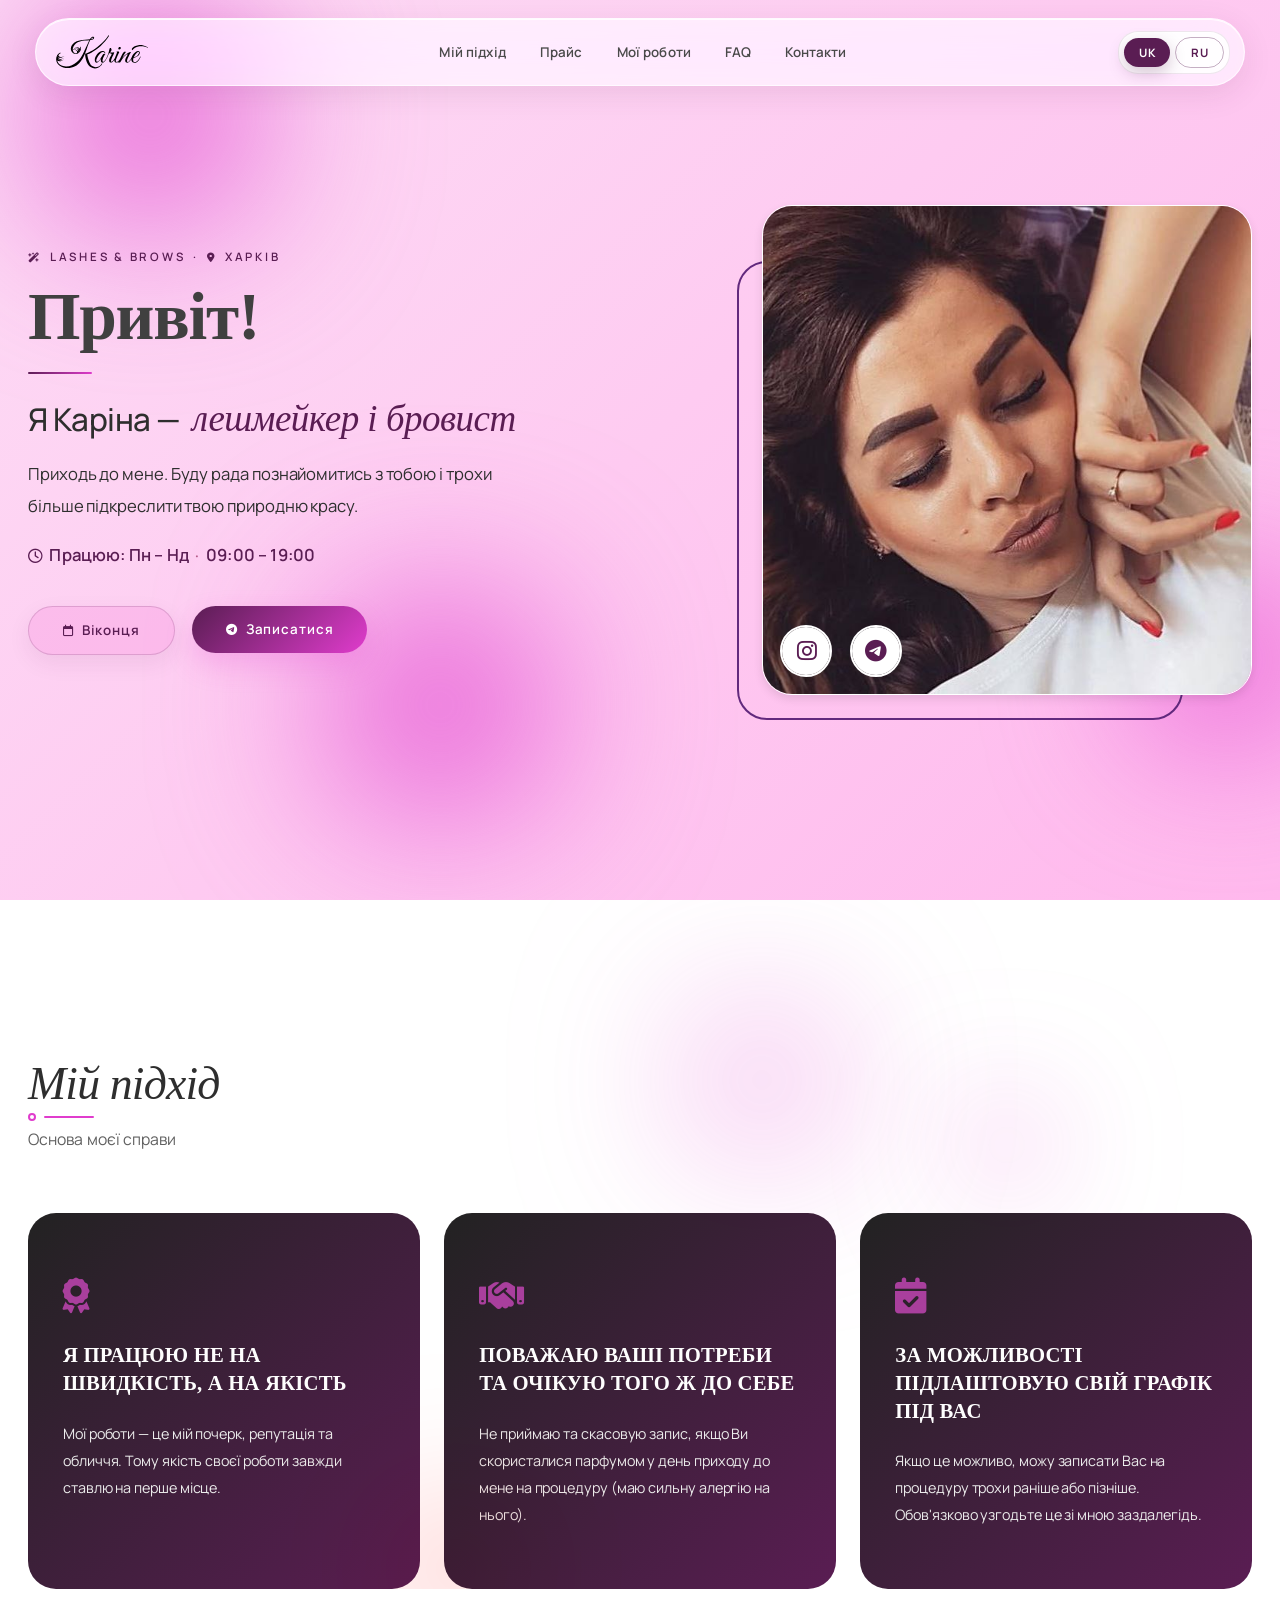
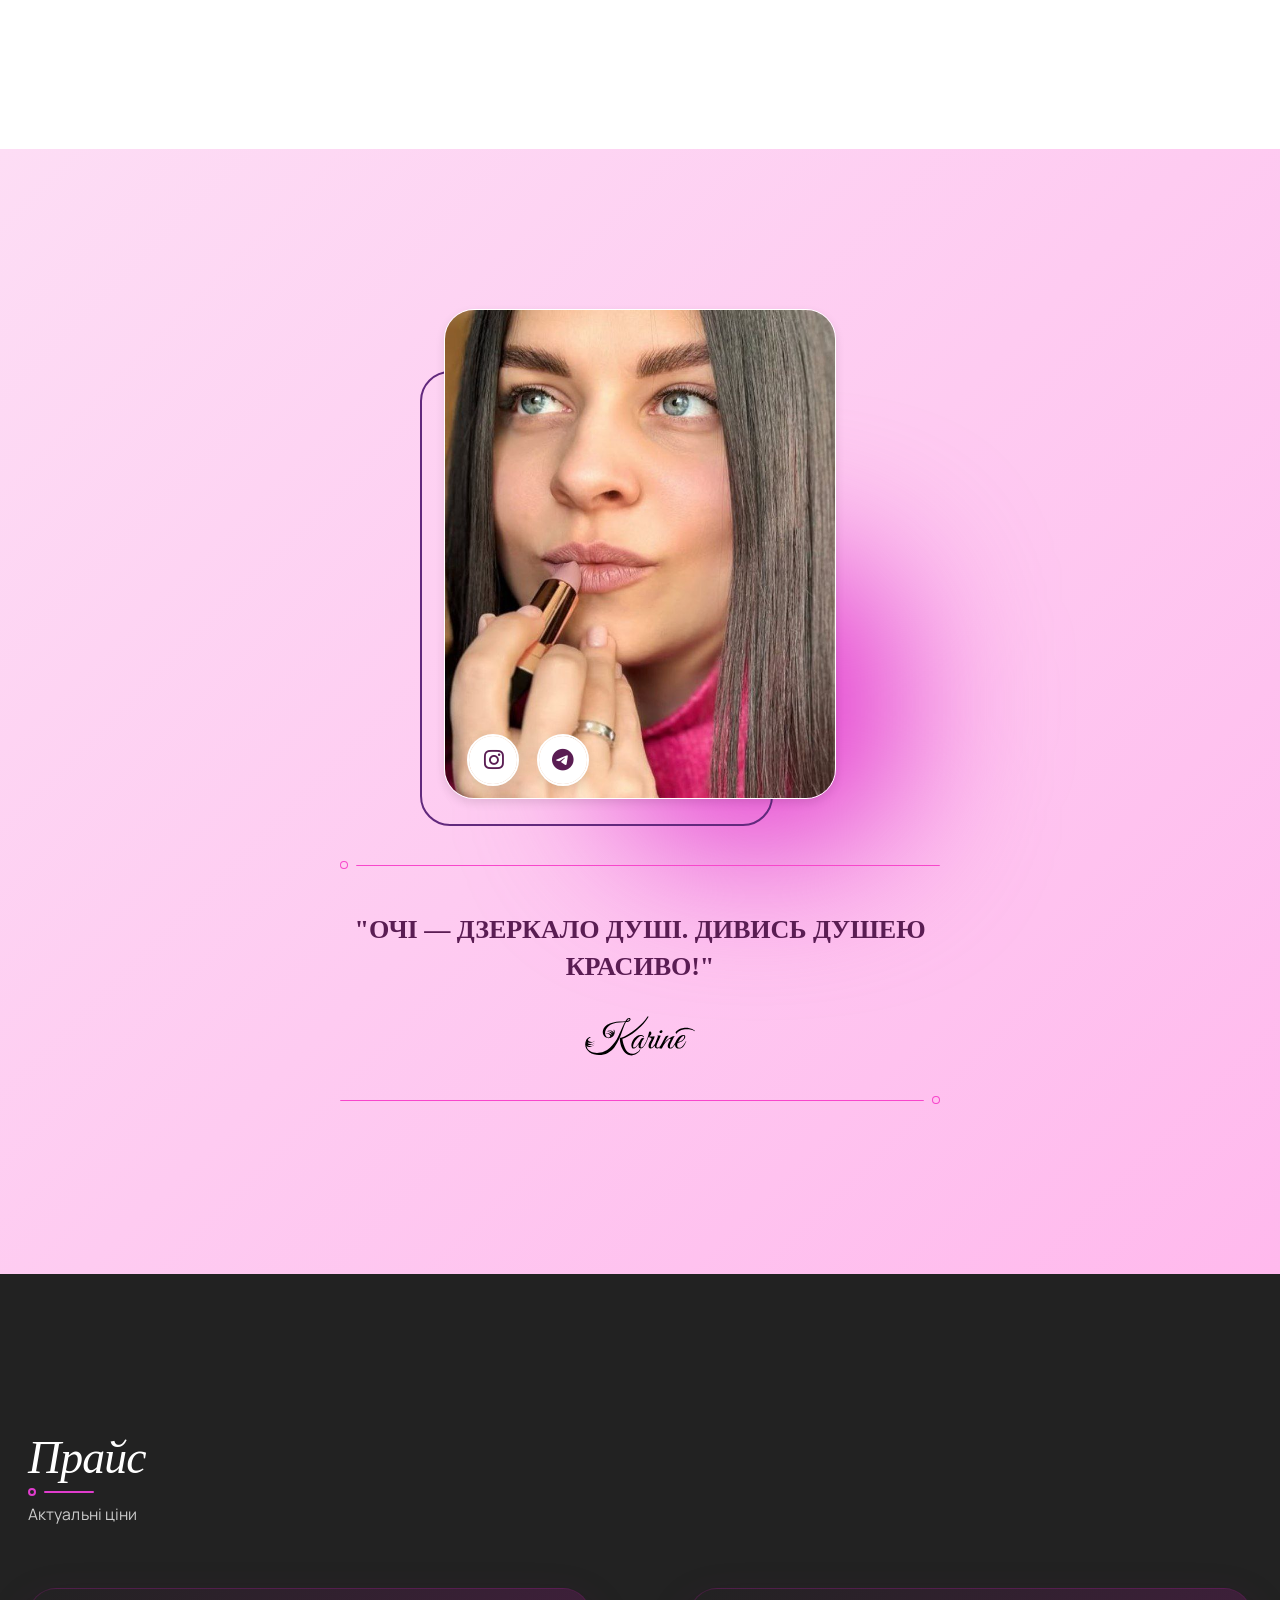
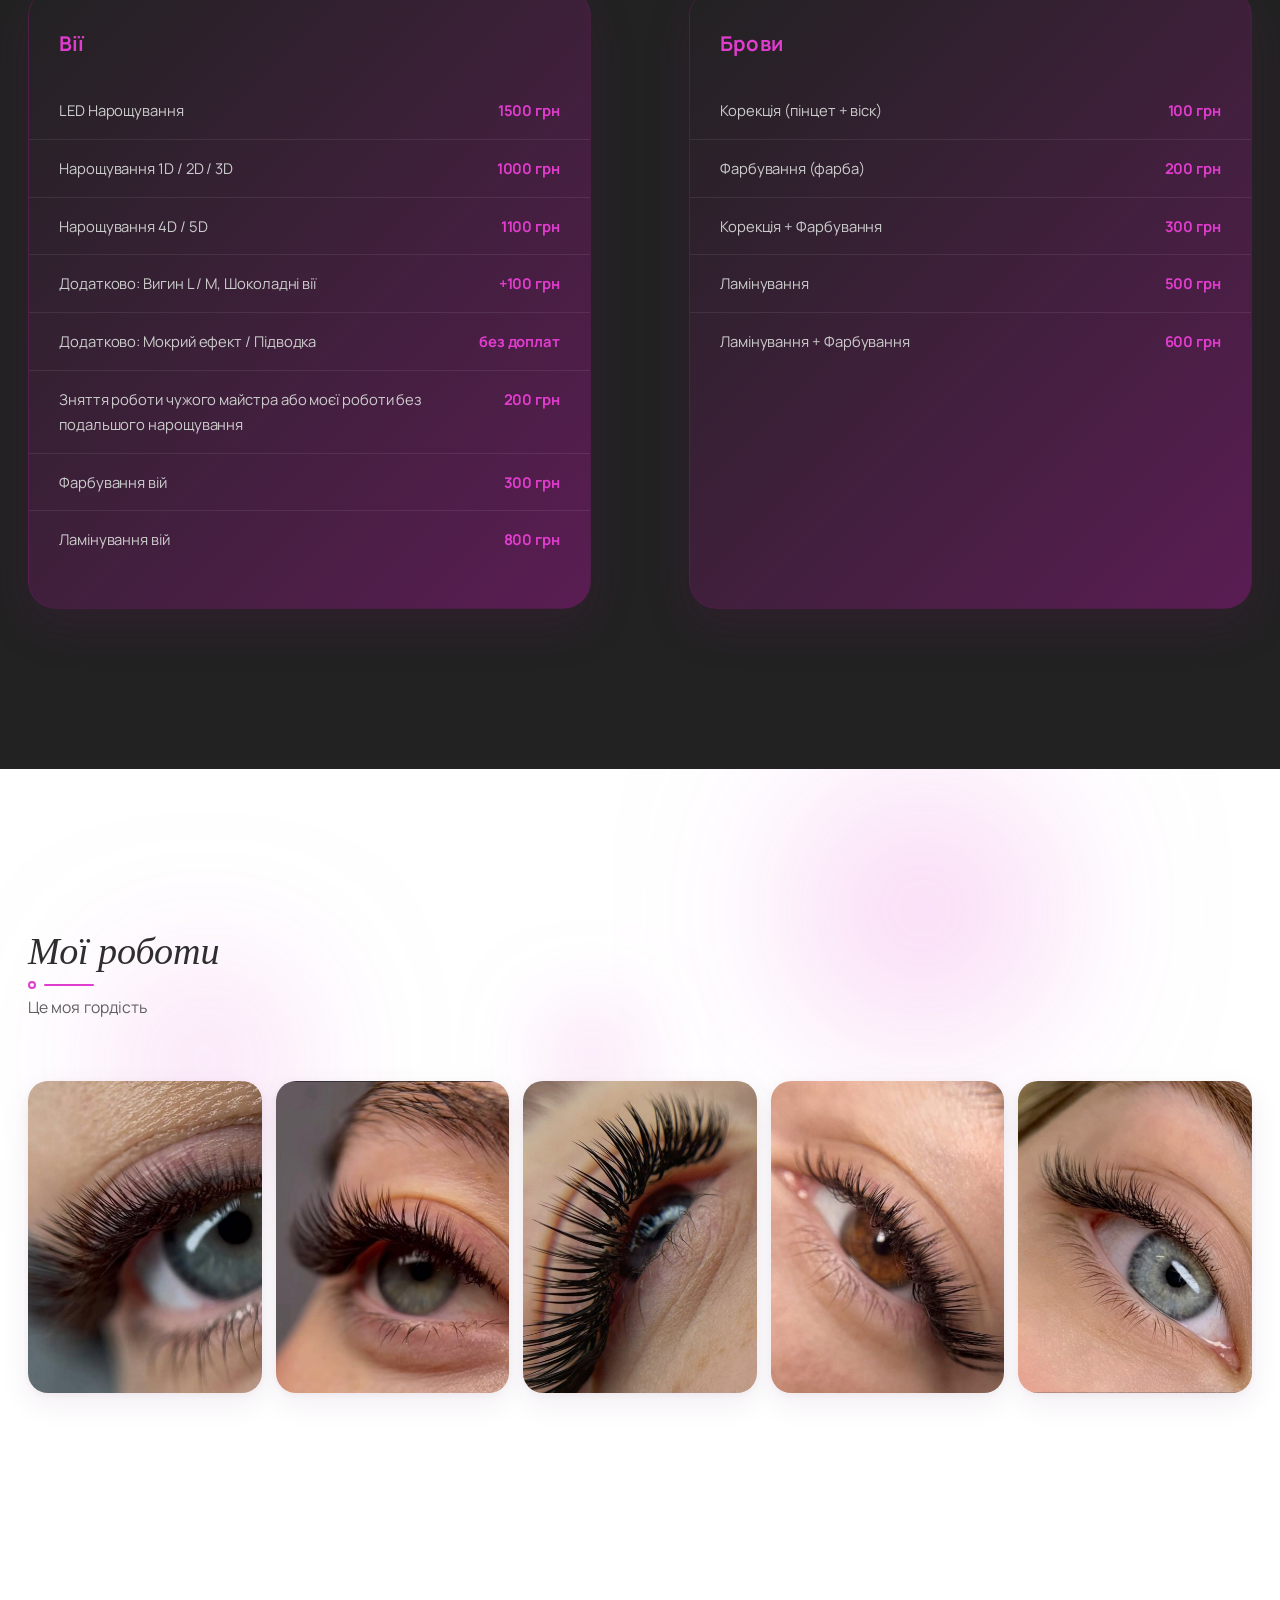
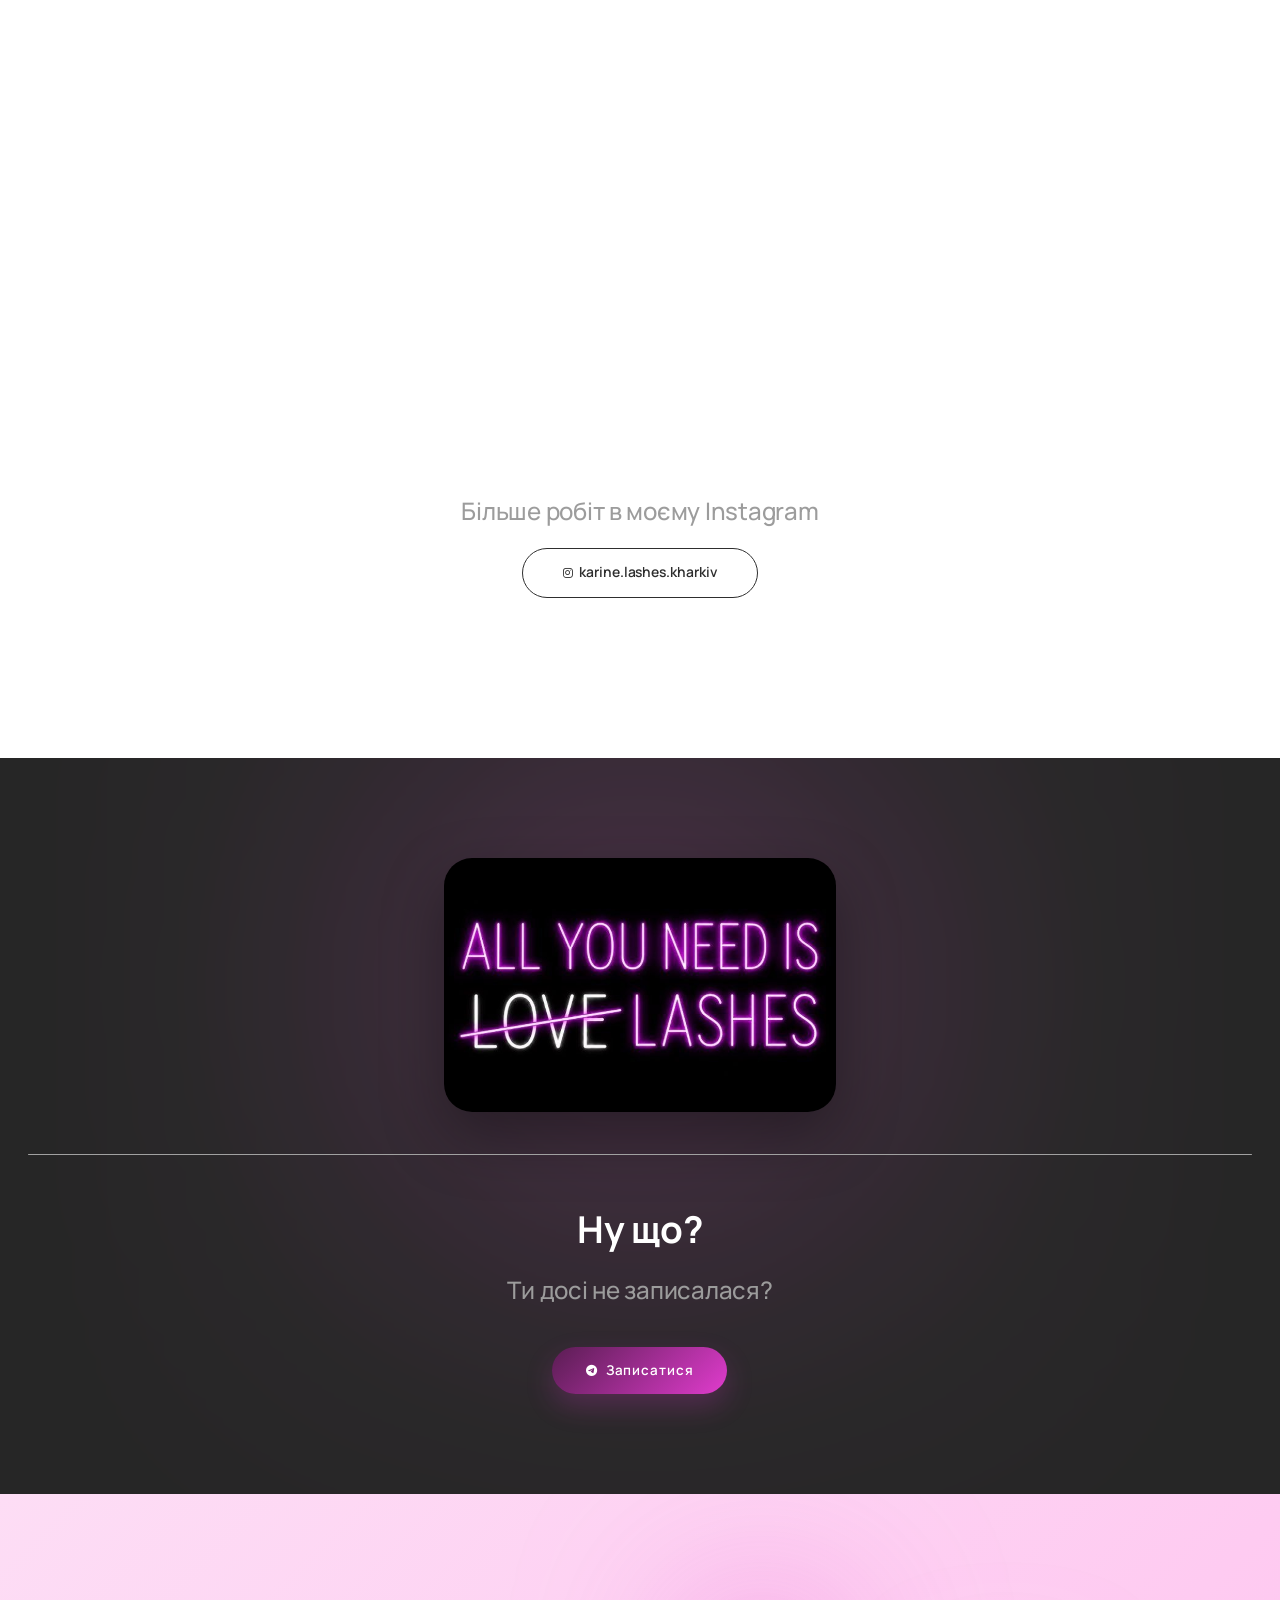
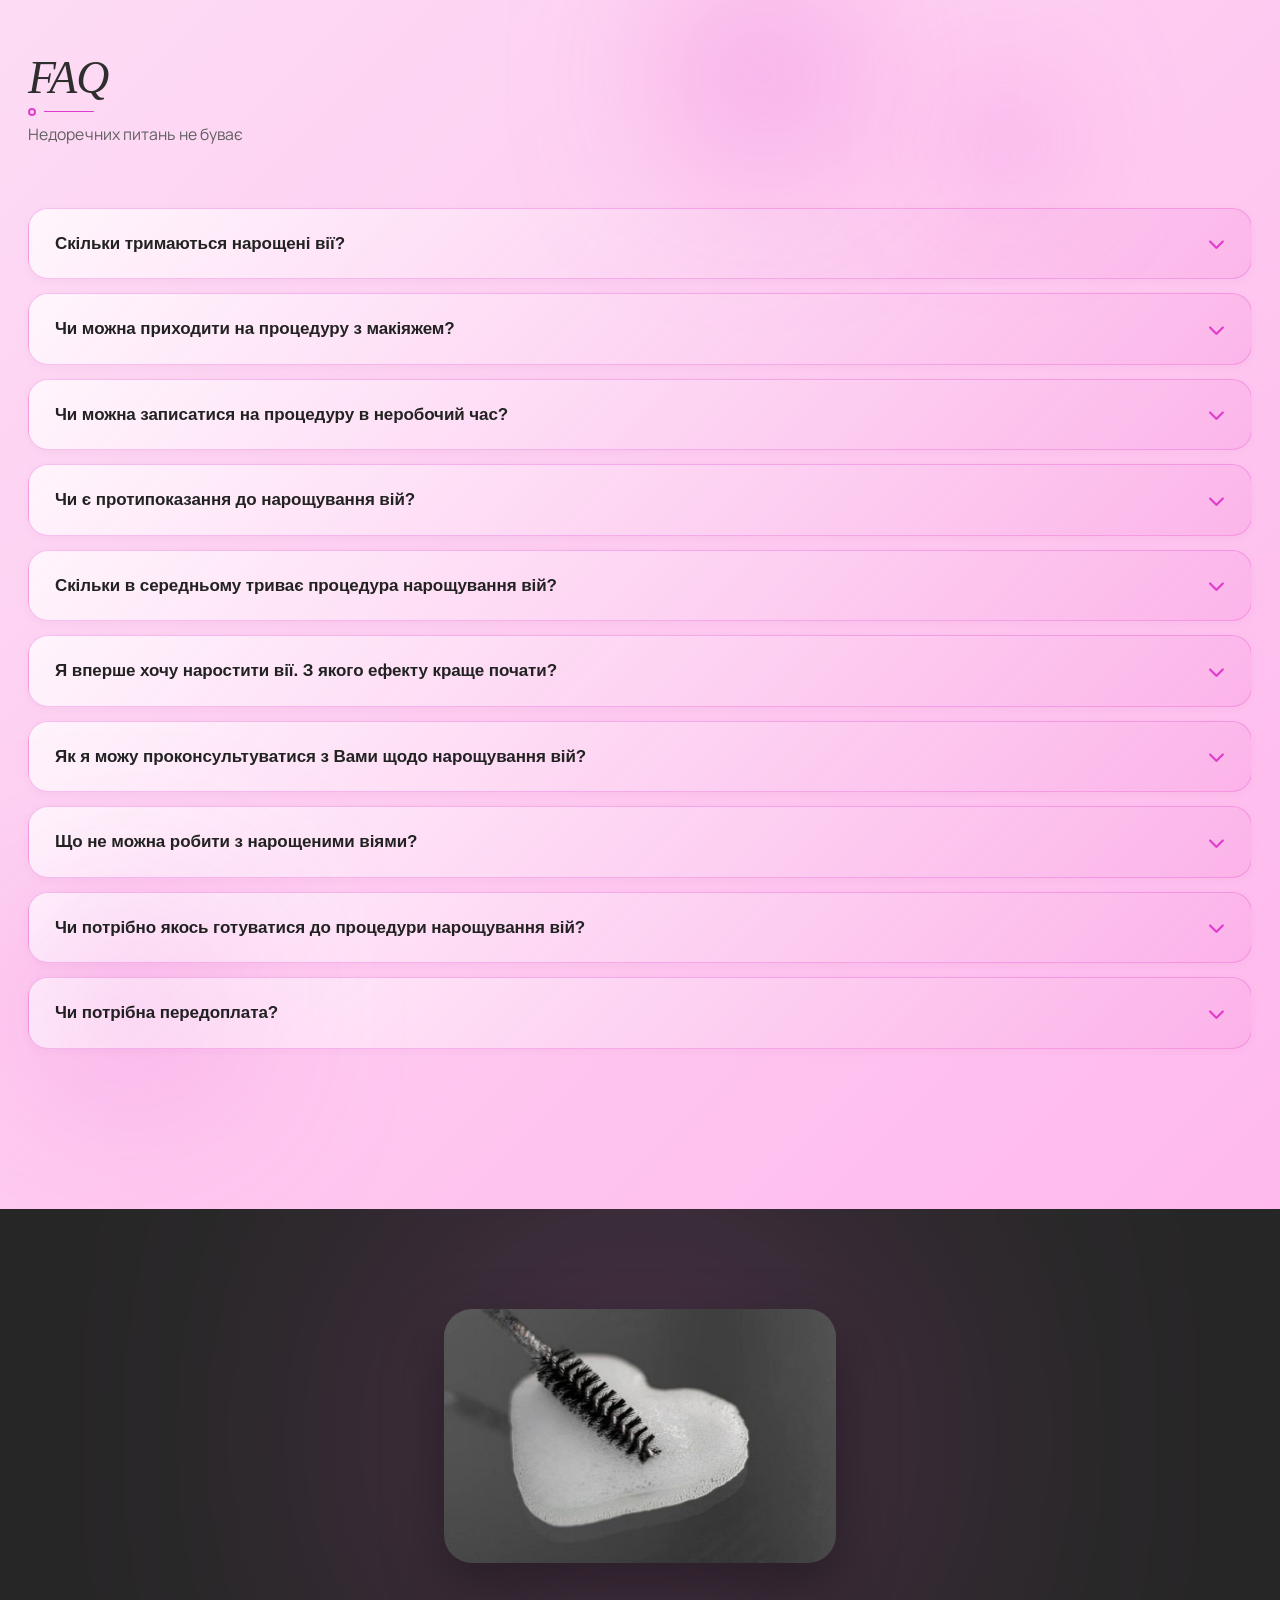
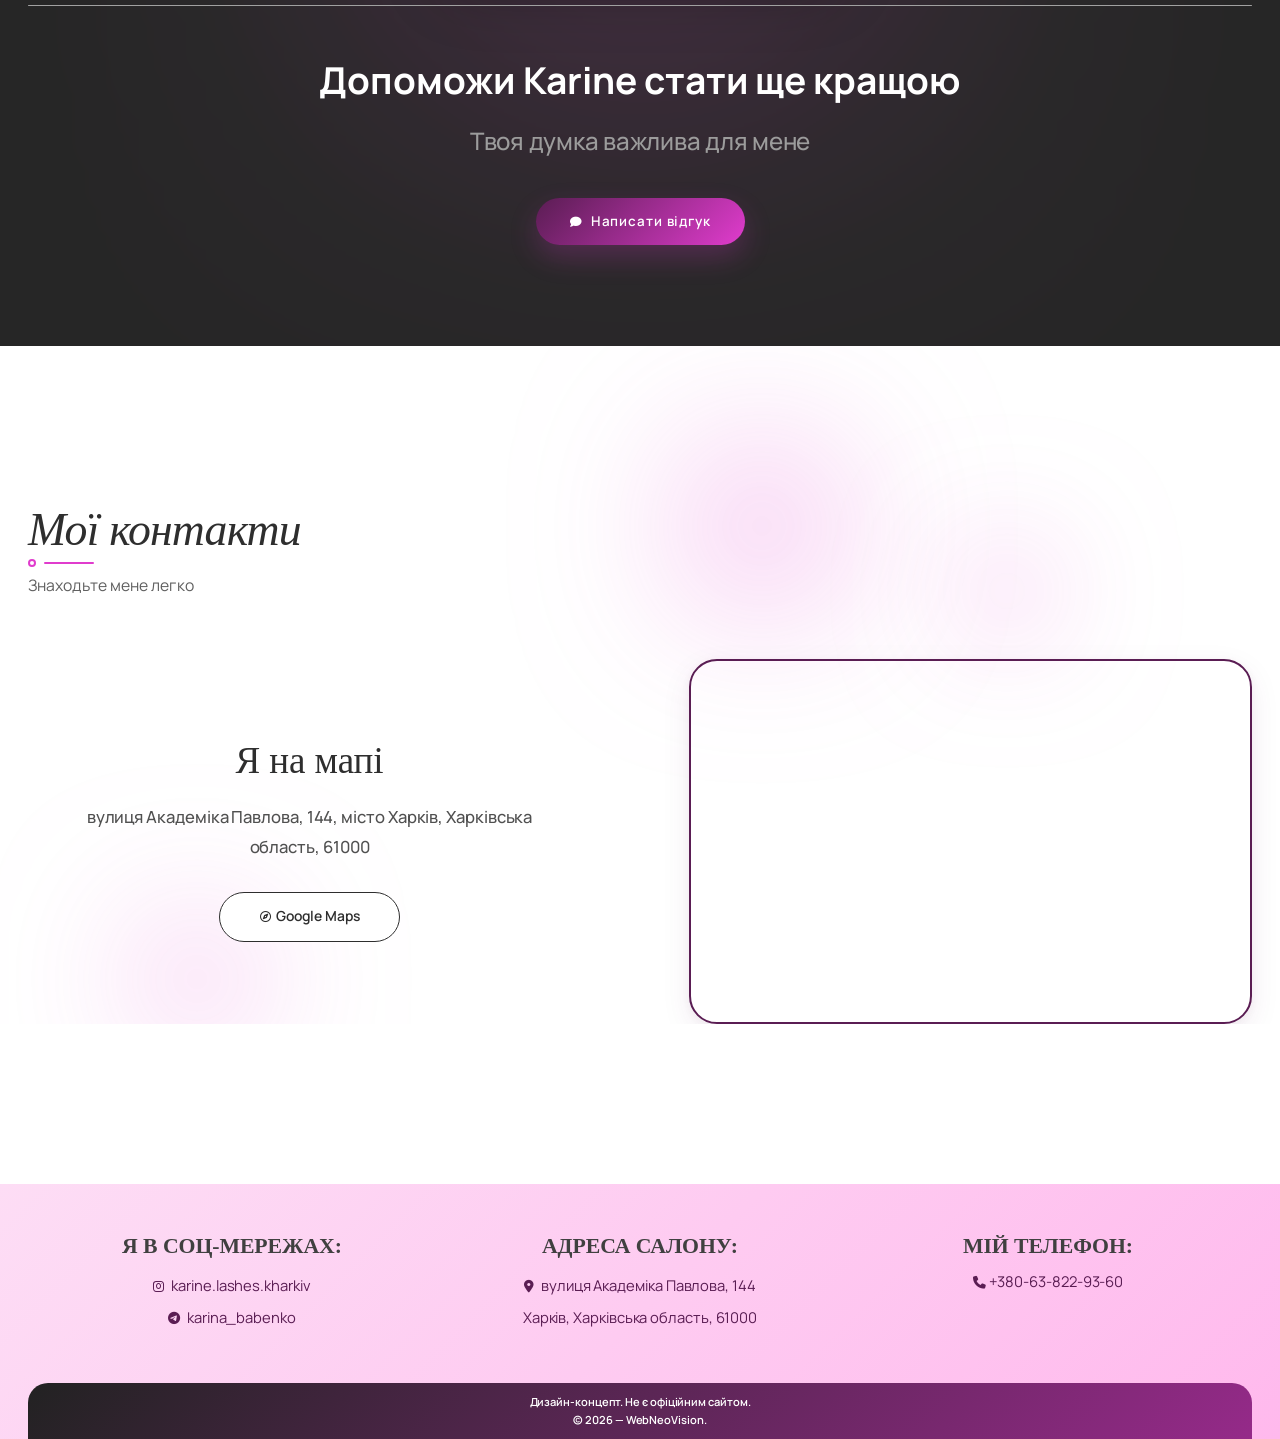
==== index.html @ 15cc05fe "Initial commit" ====
<!DOCTYPE html>
<html lang="uk">
<head>
    <meta charset="utf-8">
    <meta name="viewport" content="width=device-width, initial-scale=1">
    <link rel="stylesheet" type="text/css" href="css/header.css">
    <link rel="stylesheet" type="text/css" href="css/main.css">
    <link rel="stylesheet" type="text/css" href="css/modern.css">
    <link rel="stylesheet" type="text/css" href="https://cdnjs.cloudflare.com/ajax/libs/font-awesome/6.2.1/css/all.min.css">
    <link rel="preconnect" href="https://fonts.googleapis.com">
    <link rel="preconnect" href="https://fonts.gstatic.com" crossorigin>
    <link href="https://fonts.googleapis.com/css2?family=Manrope:wght@200;300;400;500;600;700;800&display=swap" rel="stylesheet">
    <title>Каріна | Нарощування вій та брів у м. Харків</title>

    <style>
        body { opacity: 0; transition: opacity 0.25s ease; }
        body.ready { opacity: 1; }
    </style>
</head>
<body id="top">

    <!-- ==================== HEADER ==================== -->
    <header class="site-header">
        <div class="site-header__inner">
            <div class="site-header__logo">
                <a href="#top" aria-label="Каріна">
                    <img src="img/KarineProz.svg" alt="Karine logo">
                </a>
            </div>

            <ul class="site-nav">
                <li><a href="#features">Мій підхід</a></li>
                <li><a href="#price">Прайс</a></li>
                <li><a href="#works">Мої роботи</a></li>
                <li><a href="#faq">FAQ</a></li>
                <li><a href="#contacts">Контакти</a></li>
            </ul>

            <div class="site-header__right">
                <div class="site-lang">
                    <a href="index.html" class="is-active">UK</a>
                    <a href="index-ru.html">RU</a>
                </div>
                <button class="site-burger" aria-label="Menu" aria-expanded="false">
                    <span></span><span></span><span></span>
                </button>
            </div>
        </div>
    </header>

    <nav class="site-drawer" aria-label="Mobile navigation">
    <ul>
        <li><a href="#features">Мій підхід</a></li>
        <li><a href="#price">Прайс</a></li>
        <li><a href="#works">Мої роботи</a></li>
        <li><a href="#faq">FAQ</a></li>
        <li><a href="#contacts">Контакти</a></li>
    </ul>

    <div class="site-drawer-divider"></div>

    <div class="site-drawer-socials">
        <a href="https://www.instagram.com/karine.lashes.kharkiv/" target="_blank" rel="noopener noreferrer" aria-label="Instagram">
            <i class="fa-brands fa-instagram"></i>
        </a>
        <a href="https://t.me/Vlad_sib" target="_blank" rel="noopener noreferrer" aria-label="Telegram">
            <i class="fa-brands fa-telegram"></i>
        </a>
        <a href="tel:+380638229360" class="footer__phone">
            <i class="fa-solid fa-phone"></i>
        </a>
    </div>
    </nav>

    <div class="site-lang site-lang--drawer">
        <a href="index.html" class="is-active">UK</a>
        <a href="index-ru.html">RU</a>
    </div>

    <!-- ==================== INTRO ==================== -->
    <section class="intro">
        <div class="container">
            <div class="intro_wrapper reveal">
                <div class="intro_text">
                    <div class="subtitle_badge"></div>
                    <p class="intro_subtitle_parameters"><i class="fa-solid fa-wand-magic-sparkles"></i>Lashes & Brows <span>·</span><i class="fa-solid fa-location-dot"></i> Харків</p>
                    <h1 class="intro_title_header">Привіт!</h1>
                    <div class="hr1_title"></div>
                    <h1 class="intro_title">Я Каріна — &nbsp;<span class="profession">лешмейкер і бровист</span></h1>
                    <p class="intro_subtitle">Приходь до мене. Буду рада познайомитись з тобою і трохи більше підкреслити твою природню красу.</p>
                    <p class="intro_subtitle_details"><i class="fa-regular fa-clock"></i> Працюю: Пн – Нд &nbsp;<span>·</span>&nbsp; 09:00 – 19:00</p>
                    <a class="button-windows reveal" href="https://t.me/karine_lashes_kh"><i class="fa-regular fa-calendar"></i> Віконця</a>
                    <a class="button reveal" href="https://t.me/Vlad_sib"><i class="fa-brands fa-telegram"></i> Записатися</a>
                    <div class="subtitle_badge"></div>
                </div>
                <div class="intro_image">
                    <img class="lorry" src="img/portrait.jpg" alt="karine">
                    <a href="https://www.instagram.com/karine.lashes.kharkiv/" class="lightning-badge1" target="_blank" rel="noopener noreferrer" aria-label="Instagram"><i class="fa-brands fa-instagram"></i></a>
                    <a href="https://t.me/Vlad_sib" class="lightning-badge2" target="_blank" rel="noopener noreferrer" aria-label="Telegram"><i class="fa-brands fa-telegram"></i></a>
                </div>
            </div>
        </div>
    </section>

    <!-- ==================== ПІДХІД ==================== -->
    <section class="intro2" id="features">
        <div class="container">
            <h1 class="my_features">Мій підхід</h1>
            <div class="hr_wr"><i class="square-outline"></i><div class="hr1_usual"></div></div>
            <h2 class="my_features_sub">Основа моєї справи</h2>
            <div class="features">
                <div class="features__item reveal">
                    <i class="fa-solid fa-award features__icon"></i>
                    <h4 class="features__title">Я Працюю не на швидкість, а на якість</h4>
                    <div class="features__text">Мої роботи — це мій почерк, репутація та обличчя. Тому якість своєї роботи завжди ставлю на перше місце.</div>
                </div>
                <div class="features__item reveal">
                    <i class="fa-solid fa-handshake features__icon"></i>
                    <h4 class="features__title">Поважаю Ваші потреби та очікую того ж до себе</h4>
                    <div class="features__text">Не приймаю та скасовую запис, якщо Ви скористалися парфумом у день приходу до мене на процедуру (маю сильну алергію на нього).</div>
                </div>
                <div class="features__item reveal">
                    <i class="fa-solid fa-calendar-check features__icon"></i>
                    <h4 class="features__title">За можливості підлаштовую свій графік під Вас</h4>
                    <div class="features__text">Якщо це можливо, можу записати Вас на процедуру трохи раніше або пізніше. Обов'язково узгодьте це зі мною заздалегідь.</div>
                </div>
            </div>
        </div>
    </section>

    <!-- ==================== ЦИТАТА ==================== -->
    <section class="marquee-section">
        <div class="container">
            <div class="marquee__author__photo reveal">
                <img src="img/karine2.jpg" alt="karine">
                <a href="https://www.instagram.com/karine.lashes.kharkiv/" class="lightning-badge1" target="_blank" rel="noopener noreferrer" aria-label="Instagram"><i class="fa-brands fa-instagram"></i></a>
                <a href="https://t.me/Vlad_sib" class="lightning-badge2" target="_blank" rel="noopener noreferrer" aria-label="Telegram"><i class="fa-brands fa-telegram"></i></a>
            </div>
        </div>
        <div class="marque-container reveal">
            <div class="hr_wr"><i class="marquee__square-outline"></i><div class="hr1"></div></div>
            <div class="marquee">
                <div class="marquee__text" id="marqueeText">"Очі — дзеркало душі. Дивись душею красиво!"</div>
                <div class="marquee__author"><img src="img/KarineProz.svg" alt="logo"></div>
            </div>
            <div class="hr_wr"><div class="hr2"></div><i class="marquee__square-outline"></i></div>
        </div>
    </section>

    <!-- ==================== ПРАЙС ==================== -->
    <section class="price" id="price">
        <div class="container">
            <h1 class="section-title">Прайс</h1>
            <div class="hr_wr"><i class="square-outline"></i><div class="hr1_usual"></div></div>
            <h2 class="my_features_sub_price">Актуальні ціни</h2>
            <div class="price__category_wr">
                <div class="price__category_lashes reveal">
                    <h3 class="price__category-title">Вії</h3>
                    <ul class="price__list">
                        <li><span>LED Нарощування</span><span>1500 грн</span></li>
                        <li><span>Нарощування 1D / 2D / 3D</span><span>1000 грн</span></li>
                        <li><span>Нарощування 4D / 5D</span><span>1100 грн</span></li>
                        <li><span>Додатково: Вигин L / M, Шоколадні вії</span><span>+100 грн</span></li>
                        <li><span>Додатково: Мокрий ефект / Підводка</span><span>без доплат</span></li>
                        <li><span>Зняття роботи чужого майстра або моєї роботи без подальшого нарощування</span><span>200 грн</span></li>
                        <li><span>Фарбування вій</span><span>300 грн</span></li>
                        <li><span>Ламінування вій</span><span>800 грн</span></li>
                    </ul>
                </div>
                <div class="price__category_brows reveal">
                    <h3 class="price__category-title">Брови</h3>
                    <ul class="price__list">
                        <li><span>Корекція (пінцет + віск)</span><span>100 грн</span></li>
                        <li><span>Фарбування (фарба)</span><span>200 грн</span></li>
                        <li><span>Корекція + Фарбування</span><span>300 грн</span></li>
                        <li><span>Ламінування</span><span>500 грн</span></li>
                        <li><span>Ламінування + Фарбування</span><span>600 грн</span></li>
                    </ul>
                </div>
            </div>
        </div>
    </section>

    <!-- ==================== МОЇ РОБОТИ ==================== -->
    <div class="works" id="works">
        <div class="container">
            <h1 class="my_works">Мої роботи</h1>
            <div class="hr_wr"><i class="square-outline"></i><div class="hr1_usual"></div></div>
            <h2 class="my_features_sub">Це моя гордість</h2>
            <div class="works__grid">
                <div class="works__item reveal"><img class="works__photo" src="img/work1.jpg" alt="work"><div class="works__content"><div class="works__title">Шоколадні вії</div><div class="sep"></div><div class="works__text">вигин L</div></div></div>
                <div class="works__item reveal"><img class="works__photo" src="img/work2.jpg" alt="work"><div class="works__content"><div class="works__title">Мокрий ефект</div><div class="sep"></div><div class="works__text">вигин С</div></div></div>
                <div class="works__item reveal"><img class="works__photo" src="img/work3.jpg" alt="work"><div class="works__content"><div class="works__title">Мокрий ефект</div><div class="sep"></div><div class="works__text">вигин С</div></div></div>
                <div class="works__item reveal"><img class="works__photo" src="img/work4.jpg" alt="work"><div class="works__content"><div class="works__title">Мокрий ефект</div><div class="sep"></div><div class="works__text">3D, вигин M</div></div></div>
                <div class="works__item reveal"><img class="works__photo" src="img/work5.jpg" alt="work"><div class="works__content"><div class="works__title">Класичні вії</div><div class="sep"></div><div class="works__text">3D</div></div></div>
                <div class="works__item reveal"><img class="works__photo" src="img/work6.jpg" alt="work"><div class="works__content"><div class="works__title">Ефект лисички</div><div class="sep"></div><div class="works__text">3D, вигин С</div></div></div>
                <div class="works__item reveal"><img class="works__photo" src="img/work7.jpg" alt="work"><div class="works__content"><div class="works__title">Ламіновані вії</div></div></div>
                <div class="works__item reveal"><img class="works__photo" src="img/work8.jpg" alt="work"><div class="works__content"><div class="works__title">Ефект лисички</div></div></div>
                <div class="works__item reveal"><img class="works__photo" src="img/work9.jpg" alt="work"><div class="works__content"><div class="works__title">Мокрий ефект</div><div class="sep"></div><div class="works__text">вигин D</div></div></div>
                <div class="works__item reveal"><img class="works__photo" src="img/work10.jpg" alt="work"><div class="works__content"><div class="works__title">Мокрий ефект в тумані</div><div class="sep"></div><div class="works__text">3D, вигин D</div></div></div>
                <div class="works__item reveal"><img class="works__photo" src="img/work11.jpg" alt="work"><div class="works__content"><div class="works__title">Невідома назва</div></div></div>
                <div class="works__item reveal"><img class="works__photo" src="img/work12.jpg" alt="work"><div class="works__content"><div class="works__title">Невідома назва</div></div></div>
                <div class="works__item reveal"><img class="works__photo" src="img/work13.jpg" alt="work"><div class="works__content"><div class="works__title">Шоколадні вії</div></div></div>
                <div class="works__item reveal"><img class="works__photo" src="img/work14.jpg" alt="work"><div class="works__content"><div class="works__title">Невідома назва</div></div></div>
                <div class="works__item reveal"><img class="works__photo" src="img/work15.jpg" alt="work"><div class="works__content"><div class="works__title">Мокрий ефект</div><div class="sep"></div><div class="works__text">вигини C, L</div></div></div>
            </div>
            <div class="way_to_inst reveal">
                <h3 class="intro_title_download">Більше робіт в моєму Instagram</h3>
                <a class="inst_special_link" href="https://www.instagram.com/karine.lashes.kharkiv/"><i class="fa-brands fa-instagram"></i>&nbsp; karine.lashes.kharkiv</a>
            </div>
        </div>
    </div>

    <!-- ==================== ЗАКЛИК ДО ДІЇ ==================== -->
    <section class="download">
        <div class="container reveal">
            <div class="allyouneed__photo"><img src="img/allyouneed.png" alt="logo"></div>
            <div class="sep"></div>
            <h3 class="intro_title_map_header">Ну що?</h3>
            <h3 class="intro_title_download">Ти досі не записалася?</h3>
            <a class="button reveal" href="https://t.me/Vlad_sib"><i class="fa-brands fa-telegram"></i> Записатися</a>
        </div>
    </section>

    <!-- ==================== FAQ ==================== -->
    <section class="faq" id="faq">
        <div class="container">
            <h2 class="my_features">FAQ</h2>
            <div class="hr_wr"><i class="square-outline"></i><div class="hr1_usual"></div></div>
            <h2 class="my_features_sub">Недоречних питань не буває</h2>

            <div class="faq__item reveal"><button class="faq__question"><span>Скільки тримаються нарощені вії?</span><i class="fa-solid fa-chevron-down"></i></button><div class="faq__answer"><img class="answer_img" src="img/portrait.jpg" alt="karine">У середньому нарощені вії тримаються 3–4 тижні (за умови правильного догляду та дотримання рекомендацій).</div></div>
            <div class="faq__item reveal"><button class="faq__question"><span>Чи можна приходити на процедуру з макіяжем?</span><i class="fa-solid fa-chevron-down"></i></button><div class="faq__answer"><img class="answer_img" src="img/portrait.jpg" alt="karine">Бажано приходити без макіяжу очей — це скоротить час процедури та забезпечить кращий результат.</div></div>
            <div class="faq__item reveal"><button class="faq__question"><span>Чи можна записатися на процедуру в неробочий час?</span><i class="fa-solid fa-chevron-down"></i></button><div class="faq__answer"><img class="answer_img" src="img/portrait.jpg" alt="karine">Так, інколи я можу підлаштувати свій графік під вас. Цей момент обов'язково узгоджується заздалегідь.</div></div>
            <div class="faq__item reveal"><button class="faq__question"><span>Чи є протипоказання до нарощування вій?</span><i class="fa-solid fa-chevron-down"></i></button><div class="faq__answer"><img class="answer_img" src="img/portrait.jpg" alt="karine">Протипоказаннями є алергія на матеріали, запальні захворювання очей, а також нещодавно перенесені офтальмологічні процедури.</div></div>
            <div class="faq__item reveal"><button class="faq__question"><span>Скільки в середньому триває процедура нарощування вій?</span><i class="fa-solid fa-chevron-down"></i></button><div class="faq__answer"><img class="answer_img" src="img/portrait.jpg" alt="karine">Усе залежить від густоти ваших вій та обраного ефекту. У середньому процедура триває від 3 до 3,5 годин.</div></div>
            <div class="faq__item reveal"><button class="faq__question"><span>Я вперше хочу наростити вії. З якого ефекту краще почати?</span><i class="fa-solid fa-chevron-down"></i></button><div class="faq__answer"><img class="answer_img" src="img/portrait.jpg" alt="karine">Я рекомендую почати з ефекту 1–2D. Згодом, за бажанням, можна перейти до більш виразних об'ємів.</div></div>
            <div class="faq__item reveal"><button class="faq__question"><span>Як я можу проконсультуватися з Вами щодо нарощування вій?</span><i class="fa-solid fa-chevron-down"></i></button><div class="faq__answer"><img class="answer_img" src="img/portrait.jpg" alt="karine">Ви можете написати мені в Telegram або в Instagram, і я відповім на всі ваші запитання.</div></div>
            <div class="faq__item reveal"><button class="faq__question"><span>Що не можна робити з нарощеними віями?</span><i class="fa-solid fa-chevron-down"></i></button><div class="faq__answer"><img class="answer_img" src="img/portrait.jpg" alt="karine">Не рекомендується сильно терти очі, використовувати жирні косметичні засоби в зоні повік, спати обличчям у подушку та механічно пошкоджувати вії. Також важливо дотримуватися рекомендацій щодо догляду після процедури.</div></div>
            <div class="faq__item reveal"><button class="faq__question"><span>Чи потрібно якось готуватися до процедури нарощування вій?</span><i class="fa-solid fa-chevron-down"></i></button><div class="faq__answer"><img class="answer_img" src="img/portrait.jpg" alt="karine">Спеціальної підготовки не потрібно, але для найкращого результату рекомендую прийти без макіяжу очей, не використовувати жирні креми та олії в зоні повік у день процедури, а також за добу до нарощування уникати сауни, лазні та процедур із сильним розпарюванням обличчя.</div></div>
            <div class="faq__item reveal"><button class="faq__question"><span>Чи потрібна передоплата?</span><i class="fa-solid fa-chevron-down"></i></button><div class="faq__answer"><img class="answer_img" src="img/portrait.jpg" alt="karine">Так, для підтвердження запису необхідно внести передоплату. Це допомагає забронювати обраний час і зробити розклад максимально зручним для всіх клієнтів. Розмір передоплати та спосіб її внесення обговорюються під час запису.</div></div>
        </div>
    </section>

    <!-- ==================== ЗВОРОТНИЙ ЗВ'ЯЗОК ==================== -->
    <section class="download">
        <div class="container reveal">
            <div class="allyouneed__photo"><img src="img/heart.jpg" alt="logo"></div>
            <div class="sep"></div>
            <h3 class="intro_title_map_header">Допоможи Karine стати ще кращою</h3>
            <h3 class="intro_title_download">Твоя думка важлива для мене</h3>
            <a class="button reveal" href="https://tally.so/r/lb12oX"><i class="fa-solid fa-comment"></i> Написати відгук</a>
        </div>
    </section>

    <!-- ==================== КОНТАКТИ ==================== -->
    <section class="contacts" id="contacts">
        <div class="container">
            <h1 class="my_features">Мої контакти</h1>
            <div class="hr_wr"><i class="square-outline"></i><div class="hr1_usual"></div></div>
            <h2 class="my_features_sub">Знаходьте мене легко</h2>
            <div class="intro_wrapper_cont reveal">
                <div class="text reveal">
                    <h1 class="intro_title_map">Я на мапі</h1>
                    <p class="intro_subtitle_map">вулиця Академіка Павлова, 144, місто Харків, Харківська область, 61000</p>
                    <!--<a class="button reveal" href="https://www.google.com.ua/maps/place/%D1%83%D0%BB.+%D0%90%D0%BA%D0%B0%D0%B4%D0%B5%D0%BC%D0%B8%D0%BA%D0%B0+%D0%9F%D0%B0%D0%B2%D0%BB%D0%BE%D0%B2%D0%B0,+144"><i class="fa-solid fa-compass"></i> Google Maps</a>-->
                    <a class="inst_special_link" href="https://www.instagram.com/karine.lashes.kharkiv/"><i class="fa-solid fa-compass"></i>&nbsp; Google Maps</a>
                </div>
                <div class="on_map">
                    <div class="map-wrapper">
                        <iframe src="https://www.google.com/maps/embed?pb=!1m18!1m12!1m3!1d683.7604605619837!2d36.333541860157126!3d50.02101930261034!2m3!1f0!2f0!3f0!3m2!1i1024!2i768!4f13.1!3m3!1m2!1s0x4127a76193bed8bb%3A0xb29454bad3708ae6!2z0YPQuy4g0JDQutCw0LTQtdC80LjQutCwINCf0LDQstC70L7QstCwLCAxNDQsINCl0LDRgNGM0LrQvtCyLCDQpdCw0YDRjNC60L7QstGB0LrQsNGPINC-0LHQu9Cw0YHRgtGMLCA2MTAwMA!5e1!3m2!1sru!2sua!4v1783696948279!5m2!1sru!2sua" width="600" height="450" style="border:0;" allowfullscreen loading="lazy" referrerpolicy="strict-origin-when-cross-origin"></iframe>
                    </div>
                </div>
            </div>
        </div>
    </section>

    <!-- ==================== FOOTER ==================== -->
    <footer class="footer">
        <div class="container">
            <div class="footer__inner">
                <div class="footer__block reveal">
                    <h4 class="footer__title">Я в соц-мережах:</h4>
                    <div class="footer__address">
                        <div><a href="https://www.instagram.com/karine.lashes.kharkiv/"><i class="fa-brands fa-instagram"></i> karine.lashes.kharkiv</a></div>
                        <div><a href="https://t.me/Vlad_sib"><i class="fa-brands fa-telegram"></i> karina_babenko</a></div>
                    </div>
                </div>
                <div class="footer__block reveal">
                    <h4 class="footer__title">Адреса салону:</h4>
                    <div class="footer__address">
                        <a href="https://www.google.com.ua/maps/place/%D1%83%D0%BB.+%D0%90%D0%BA%D0%B0%D0%B4%D0%B5%D0%BC%D0%B8%D0%BA%D0%B0+%D0%9F%D0%B0%D0%B2%D0%BB%D0%BE%D0%B2%D0%B0,+144">
                            <div><i class="fa-solid fa-location-dot"></i> вулиця Академіка Павлова, 144</div>
                            <div>Харків, Харківська область, 61000</div>
                        </a>
                    </div>
                </div>
                <div class="footer__block reveal">
                    <h4 class="footer__title">Мій телефон:</h4>
                    <div class="footer__text"><a href="tel:+380638229360" class="footer__phone"><i class="fa-solid fa-phone"></i> +380-63-822-93-60</a></div>
                </div>
            </div>
        </div>
        
        <div class="copyright">
            <div class="container">
                <div class="copyright__inner">
                    <div class="copyright__text">
                        Дизайн-концепт. Не є офіційним сайтом.
                    </div> 
                    <div class="copyright__text">
                        © 2026 — WebNeoVision.
                    </div>
                </div>
            </div>
        </div>
    </footer>

    <button id="scrollTopBtn" aria-label="Наверх"><i class="fa-solid fa-chevron-up"></i></button>

    <script src="js/header.js"></script>
    <script>
        const scrollTopBtn = document.getElementById('scrollTopBtn');
        window.addEventListener('scroll', () => {
            const scrollHeight = document.documentElement.scrollHeight;
            const scrollTop = window.scrollY;
            const clientHeight = document.documentElement.clientHeight;
            const scrollPercent = (scrollTop / (scrollHeight - clientHeight)) * 100;
            if (scrollPercent > 92) scrollTopBtn.classList.add('show');
            else scrollTopBtn.classList.remove('show');
        });
        scrollTopBtn.addEventListener('click', () => window.scrollTo({ top: 0, behavior: 'smooth' }));
    </script>
    <script>
        document.querySelectorAll('.faq__question').forEach(button => {
            button.addEventListener('click', () => {
                const current = button.closest('.faq__item');
                document.querySelectorAll('.faq__item').forEach(item => { if (item !== current) item.classList.remove('active'); });
                current.classList.toggle('active');
            });
        });
    </script>
    <script>
        if ('scrollRestoration' in history) history.scrollRestoration = 'manual';
        window.addEventListener('scroll', () => { sessionStorage.setItem('scrollY', window.scrollY.toString()); });
        window.addEventListener('load', () => {
            const restoreScroll = () => {
                if (location.hash) {
                    const target = document.querySelector(location.hash);
                    if (target) { target.scrollIntoView(); return; }
                }
                const savedY = sessionStorage.getItem('scrollY');
                if (savedY !== null) window.scrollTo(0, parseInt(savedY, 10));
            };
            requestAnimationFrame(() => { requestAnimationFrame(() => { restoreScroll(); document.body.classList.add('ready'); }); });
        });
    </script>
    <script>
        const revealObserver = new IntersectionObserver((entries) => {
            entries.forEach(entry => {
                if (entry.isIntersecting) {
                    entry.target.classList.add('is-visible');
                    revealObserver.unobserve(entry.target);
                }
            });
        }, { threshold: 0.15 });
        document.querySelectorAll('.reveal').forEach(el => revealObserver.observe(el));
    </script>
</body>
</html>
---- css/header.css ----
/* ==================== MODERN GLASSMORPHISM HEADER ==================== */
/* Neutralise old header styles */
.header { background: transparent !important; display: block !important; }
.header .container { padding: 0 !important; max-width: none !important; }

.site-header {
    position: fixed;
    top: 25px;
    left: 0;
    right: 0;
    z-index: 9999;
    display: flex;
    justify-content: center;
    pointer-events: none;
    padding: 0 20px;
}

.site-header__inner {
    pointer-events: auto;
    width: 100%;
    max-width: 1210px; /* container 1250 - 2*20 padding */
    height: 68px;
    padding: 0 22px;
    display: grid;
    grid-template-columns: 1fr auto 1fr;
    align-items: center;
    gap: 0px;
    border-radius: 22px;
    /*background: rgba(255, 255, 255, 0.18);*/
    backdrop-filter: blur(18px) saturate(160%);
    -webkit-backdrop-filter: blur(18px) saturate(160%);
    /*border: 1px solid rgba(255, 255, 255, 0.35);
    box-shadow:
        0 10px 30px rgba(90, 29, 83, 0.10),
        inset 0 1px 0 rgba(255, 255, 255, 0.5);
    transition: background 0.3s ease, box-shadow 0.3s ease, border-color 0.3s ease;*/
    background: rgba(255, 255, 255, 0.55);
    border-color: rgba(255, 255, 255, 0.6);
    box-shadow:
        0 14px 40px rgba(90, 29, 83, 0.14),
        inset 0 1px 0 rgba(255, 255, 255, 0.7);
}

/*.site-header.is-scrolled .site-header__inner {
    background: rgba(255, 255, 255, 0.55);
    border-color: rgba(255, 255, 255, 0.6);
    box-shadow:
        0 14px 40px rgba(90, 29, 83, 0.14),
        inset 0 1px 0 rgba(255, 255, 255, 0.7);
}*/

/* Left: logo */
.site-header__logo { display: flex; align-items: center; }
.site-header__logo a { display: inline-flex; }
.site-header__logo img { width: 92px; height: auto; display: block; }

/* Center: nav */
.site-nav {
    list-style: none;
    margin: 0;
    padding: 0;
    display: flex;
    align-items: center;
    gap: 6px;
}
.site-nav li a {
    display: inline-block;
    text-decoration: none;
    color: #464646;
    font-weight: 700;
    font-size: 15px;
    padding: 8px 14px;
    border-radius: 12px;
    transition: color 0.25s ease, background 0.25s ease;
}
.site-nav li a:hover,
.site-nav li a:focus { color: #e03ccd; background: rgba(255, 255, 255, 0.5); }

/* Right: language switch */
.site-header__right {
    display: flex;
    justify-content: flex-end;
    align-items: center;
}
.site-lang {
    display: inline-flex;
    align-items: center;
    padding: 8px;
    border-radius: 20px;
    background: rgba(255, 255, 255, 0.75);
    border: 1px solid rgba(255, 255, 255, 0.35);
    backdrop-filter: blur(8px);
    -webkit-backdrop-filter: blur(8px);
    gap: 8px;
}
.site-lang a {
    font-size: 13px;
    font-weight: 700;
    color: #923e88;
    padding: 6px 16px;
    border-radius: 999px;
    text-decoration: none;
    transition: background 0.25s ease, color 0.25s ease;
}
.site-lang a.is-active {
    background: #5a1d53;
    color: #ffffff;
}

.site-lang a:not(.is-active) { 
    border: 1px solid #5a1d53;
    color: #5a1d53;
}

.site-lang a:not(.is-active):hover { 
    color: #ffffff;
    background: #5a1d53; 
}

/* Hamburger */
.site-burger {
    display: none;
    width: 42px;
    height: 42px;
    border: none;
    background: rgba(255, 255, 255, 0.4);
    border-radius: 12px;
    cursor: pointer;
    position: relative;
    padding: 0;
    transition: background 0.25s ease;
}
.site-burger:hover { background: rgba(255, 255, 255, 0.65); }
.site-burger span {
    position: absolute;
    left: 50%;
    top: 50%;
    width: 20px;
    height: 2px;
    background: #5a1d53;
    border-radius: 2px;
    transform: translate(-50%, -50%);
    transition: transform 0.3s ease, opacity 0.2s ease, top 0.3s ease;
}
.site-burger span:nth-child(1) { transform: translate(-50%, -8px); }
.site-burger span:nth-child(3) { transform: translate(-50%, 6px); }
.site-burger.is-open span:nth-child(1) { transform: translate(-50%, -50%) rotate(45deg); }
.site-burger.is-open span:nth-child(2) { opacity: 0; }
.site-burger.is-open span:nth-child(3) { transform: translate(-50%, -50%) rotate(-45deg); }

/* Push page content below fixed header */
.intro { padding-top: 100px !important; margin-top: 0 !important; }

/* Mobile drawer */
.site-drawer {
    position: fixed;
    top: 100px;
    left: 20px;
    right: 20px;
    max-width: 1210px;
    margin: 0 auto;
    z-index: 9998;
    padding: 20px;
    border-radius: 22px;
    background: rgba(255, 255, 255, 0.75);
    backdrop-filter: blur(22px) saturate(170%);
    -webkit-backdrop-filter: blur(250px) saturate(170%);
    border: 1px solid rgba(255, 255, 255, 0.5);
    box-shadow: 0 20px 50px rgba(90, 29, 83, 0.18);
    opacity: 0;
    transform: translateY(-12px) scale(0.98);
    pointer-events: none;
    transition: opacity 0.28s ease, transform 0.28s ease;
    display: none;
}
.site-drawer.is-open {
    opacity: 1;
    transform: translateY(0) scale(1);
    pointer-events: auto;
}
.site-drawer ul {
    list-style: none;
    margin: 0;
    padding: 0;
    display: flex;
    flex-direction: column;
    gap: 4px;
}
.site-drawer li a {
    display: block;
    text-align: center;
    padding: 14px 12px;
    color: #464646;
    font-weight: 700;
    font-size: 17px;
    text-decoration: none;
    border-radius: 12px;
    transition: background 0.25s ease, color 0.25s ease;
}
.site-drawer li a:hover { color: #e03ccd; background: rgba(255, 255, 255, 0.5); }

.site-lang--drawer {
    display: none;
    position: fixed;
    bottom: calc(30px + env(safe-area-inset-bottom));
    left: 50%;
    transform: translateX(-50%);
    width: 25%;
    justify-content: center;
    z-index: 9998;
    opacity: 0;
    pointer-events: none;
    transition: opacity 0.28s ease;
}

.site-lang--drawer.is-open {
    opacity: 1;
    pointer-events: auto;
}

.site-drawer-divider {
    width: 100%;
    height: 1px;
    margin: 20px 0 20px;
    background: linear-gradient(
        90deg,
        transparent 0%,
        rgba(90, 29, 83, 0.25) 50%,
        transparent 100%
    );
}

.site-drawer-socials {
    display: flex;
    justify-content: center;
    align-items: center;
    gap: 16px;
}

.site-drawer-socials a {
    display: flex;
    align-items: center;
    justify-content: center;
    width: 44px;
    height: 44px;
    border-radius: 999px;
    background: rgb(255 255 255 / 75%);
    color: #5a1d53;
    font-size: 19px;
    transition: background 0.25s ease, transform 0.25s ease, color 0.25s ease;
    box-shadow: 0 14px 40px rgba(90, 29, 83, 0.14), inset 0 1px 0 rgba(255, 255, 255, 0.7);
    border: 1px solid #5a1d53;
}

.site-drawer-socials a:hover {
    /*background: #f9aae5;*/
    color: #5a1d53;
    transform: translateY(-2px);
}

@media (max-width: 900px) {
    .site-nav { display: none; }
    .site-header__inner { grid-template-columns: 1fr auto auto; height: 60px; padding: 0 14px; }
    .site-burger { display: block; }
    .site-drawer { display: block; }
    .site-header__logo img { width: 78px; }
    .site-header__right .site-lang {
        display: none;
    }
    .site-lang a { padding: 5px 10px; font-size: 12px; }
    .site-lang--drawer {
        display: flex;
        width: 110px;
    }
}

@media (max-width: 1125px) and (min-width: 901px) {
    .site-nav { gap: 2px; }
    .site-nav li a { padding: 8px 10px; font-size: 14px; }
}
---- css/main.css ----
/* ==================== БАЗОВІ СТИЛІ ==================== */
*, *::before, *::after {
    box-sizing: border-box;
}

html {
    scroll-behavior: smooth;
}

body {
    margin: 0;
    font-family: 'Manrope', sans-serif;
    font-size: 16px;
    font-size-adjust: 0.5;
    overflow-x: hidden;
    color: #404040;
}

h1, h2, h3, h4, h5, h6, p {
    margin: 0;
}

a {
    text-decoration: none;
    color: #5a1d53;
}

.container {
    max-width: 1250px;
    width: 100%;
    margin: 0 auto;
    padding: 0 20px;
}


/* ==================== HEADER ==================== */
.header {
    top: 0;
    left: 0;
    width: 100%;
    background: #fdddf5;
    display: flex;
}

.header_wrapper {
    height: 100px;
    display: flex;
    align-items: center;
    justify-content: space-between;
    width: 100%;
}

.logo {
    display: flex;
    align-items: center;
    gap: 12px;
    position: relative;
    z-index: 9999999999999;
}

.logo-holiday {
    position: absolute;
    right: 0px;
    bottom: 10px;
    width: 24px;
    height: 24px;
    pointer-events: none;
    opacity: 1;
    z-index: 2;
    transform: translate(50%, 50%);
}

.logo-holiday img {
    width: 100%;
    height: 100%;
    object-fit: contain;
}

.logo_img {
    width: 110px;
    height: auto;
}

.logo_link {
    text-decoration: none;
    font-weight: 700;
    font-size: 16px;
    color: #2e2e2e;
}

.logo2 {
    display: flex;
    justify-content: center;
    margin-bottom: 60px;
}

.logo_img2 {
    width: 200px;
}

.logo_link2 {
    font-size: 16px;
    color: #464646;
}

.ham {
    height: 21px;
    width: 40px;
    position: absolute;
    right: 4%;
    top: 29px;
    z-index: 5;
    cursor: pointer;
    display: none;
}

.ham span {
    display: block;
    width: 100%;
    height: 2.5px;
    background: #5a1d53;
    border-radius: 5px;
    transition: 0.35s;
    transition-property: transform, opacity;
}

.ham span:nth-child(2) {
    margin: 7px 0px;
}

.nav {
    list-style: none;
}

.nav li {
    display: inline-block;
}

.nav li a {
    text-decoration: none;
    color: #464646;
    margin-left: 25px;
    font-weight: 700;
    font-size: 16px;
    transition: 0.3s ease;
}

.nav li:not(:last-child) a:hover,
.nav li:not(:last-child) a:focus {
    color: #e03ccd;
}

.vert {
    margin-left: 35px;
    font-size: 16px;
    font-weight: 700;
    color: #464646;
}

.social-icon {
    display: inline-flex;
    align-items: center;
    justify-content: center;
    width: 48px;
    height: 48px;
    margin-left: 20px;
    border: 1.5px solid #923e88;
    border-radius: 25px;
    font-size: 25px;
    transition: 0.3s;
}

.social-icon:hover {
    color: #fff;
}

.social-icon i {
    font-size: 26px;
    color: #923e88;
}

.nav li.btn a {
    color: #fff;
    background: #444ecd;
    border-radius: 5px;
    padding: 10px 32px;
}

.nav li.btn:hover a {
    color: #fff;
    background: #444ecd;
    transition: 0.3s;
}

.login {
    opacity: 0;
    display: none;
}


/* ==================== INTRO ==================== */
.intro {
    min-height: 100vh;
    height: 100%;
    display: flex;
    align-items: center;
    /*background-color: #fdddf5;*/
    background: linear-gradient(135deg, #fdddf5 0%, #ffb9ed 100%);
    padding-top: 80px;
    padding-bottom: 100px;
    margin-top: -60px;
}

.intro_wrapper {
    width: 100%;
    display: flex;
    align-items: center;
    justify-content: space-between;
    gap: 0px;
    position: relative;
}

.intro_wrapper::before {
    content: "";
    position: absolute;
    width: 150px;
    height: 150px;
    border-radius: 30%;
    background: #e03ccd;
    filter: blur(60px);
    bottom: 350px;
    left: 1%;
    transform: translateX(-50%);
    z-index: -1;
}

.intro_wrapper::after {
    content: "";
    position: absolute;
    width: 150px;
    height: 150px;
    border-radius: 30%;
    background: #e03ccd;
    filter: blur(60px);
    bottom: 580px;
    right: 45%;
    transform: translateX(-50%);
    z-index: -1;
}

.intro_text {
    max-width: 600px;
}

.intro_title_header {
    font-size: 55px;
    font-weight: 600;
    margin-bottom: 10px;
    max-width: 900px;
    width: 100%;
    display: flex;
    font-family: "EB Garamond", serif;
}

.intro_title_header2 {
    font-size: 46px;
    font-weight: 700;
    margin-bottom: 10px;
    max-width: 900px;
    width: 100%;
    display: flex;
    justify-content: center;
}

.hr1_title {
    width: 80px;
    height: 3px;
    background: linear-gradient(135deg, #5a1d53 0%, #e03ccd 100%);
    margin-top: 20px;
    margin-bottom: 20px;
    border-radius: 6px;
}

.hr1 {
    height: 2px;
    background: none;
    border-bottom: 1.5px solid #f846cb;
    margin-top: 40px;
    margin-bottom: 40px;
    display: flex;
    width: 100%;
    border-radius: 5px;
}

.hr2 {
    height: 2px;
    background: none;
    border-bottom: 1.5px solid #f846cb;
    margin-top: 0px;
    margin-bottom: 0px;
    display: flex;
    width: 100%;
    border-radius: 5px;
}

.intro_title {
    font-size: 32px;
    font-weight: 500;
    margin-bottom: 15px;
    line-height: 1.2;
    color: #2e2e2e;
    max-width: 900px;
    width: 100%;
    display: flex;
}

.profession {
    color: #5a1d53;
    font-family: "EB Garamond", serif;
    font-style: italic;
    font-size: 30px;
}

.subtitle_badge {
    padding: 0px 0px;
    border-radius: 15px;
    gap: 20px;
}

.intro_subtitle {
    font-size: 18px;
    color: #2e2e2e;
    line-height: 1.85em;
    margin-bottom: 20px;
    max-width: 550px;
}

.intro_subtitle i {
    margin-right: 6px;
    color: dimgrey;
}

.intro_subtitle i + i {
    margin-left: 12px;
}

.intro_subtitle_parameters{
    display:inline-flex;
    align-items:center;
    gap:8px;

    /*padding:10px 22px;*/

    /*background:#fdddf5;*/
    /*border:1px solid rgba(190,110,160,.25);*/

    border-radius:999px;

    font-size:14px;
    font-weight:600;
    letter-spacing:0.18em;
    text-transform:uppercase;

    color:#5a1d53;
    margin-bottom: 20px;
    /*box-shadow:0 8px 18px rgba(0,0,0,.06);*/
}

.intro_subtitle_details span{
    color:#b45b89;
    font-size:16px;
}

.intro_subtitle_details {
    font-size: 16px;
    margin-bottom: 20px;
    max-width: 550px;
    margin-top: 20px;
    color: #5a1d53;
    /*font-weight: bold;*/
    font-weight: 600;
}

.intro_subtitle_details:last-child {
    margin-bottom: 0px;
}

.intro_subtitle_details i {
    margin-right: 4px;
    color: #5a1d53;
    font-size: 18px;
}

.button-windows {
    display: inline-block;
    vertical-align: top;
    font-size: 15px;
    color: #5a1d53;
    font-weight: 600;
    text-decoration: none;
    padding: 13px 40px;
    border-radius: 25px;
    background: #f9aae5;
    text-align: center;
    height: 50px;
    margin-top: 20px;
    margin-bottom: 0px;
    margin-right: 15px;
    letter-spacing: 1.2px;
    transition: background 0.3s linear;
}

.button-windows:hover {
    background: #5a1d53;
    color: #fff;
}

.button-windows i {
    margin-right: 4px;
    color: #5a1d53;
}

.button-windows:hover i {
    color: #fff;
}

.button {
    display: inline-block;
    vertical-align: top;
    font-size: 15px;
    font-weight: 600;
    color: #fff;
    text-decoration: none;
    padding: 13px 40px;
    border-radius: 25px;
    background: linear-gradient(135deg, #5a1d53 0%, #e03ccd 100%);
    text-align: center;
    height: 50px;
    margin-top: 20px;
    margin-bottom: 0px;
    letter-spacing: 1.2px;
    transition: background 0.5s ease;
    position: relative;
    overflow: hidden;
}

.button::before {
    content: "";
    position: absolute;
    top: -60%;
    left: -80%;
    width: 40%;
    height: 240%;
    background: rgba(255, 255, 255, 0.25);
    transform: rotate(25deg);
    animation: shine 3.5s infinite;
}

@keyframes shine {
    0% {
        left: -80%;
    }
    30% {
        left: 150%;
    }
    100% {
        left: 150%;
    }
}

.button:hover {
    background: linear-gradient(135deg, #e03ccd 0%, #5a1d53 100%);
}

.button i {
    margin-right: 4px;
}

.intro_image {
    position: relative;
    max-width: 500px;
    padding: 10px 0px 10px 5px;
}

.intro_image::before {
    content: "";
    position: absolute;
    bottom: -15px;
    left: -20px;
    width: 90%;
    height: 90%;
    border-radius: 30px;
    border: 2px solid #62297d;
    z-index: 0;
}

.intro_image::after {
    content: "";
    position: absolute;
    width: 150px;
    height: 150px;
    border-radius: 30%;
    background: #e03ccd;
    filter: blur(55px);
    bottom: -30px;
    left: 95%;
    transform: translateX(-50%);
    z-index: -1;
}

.intro_image img {
    max-width: 490px;
    width: 100%;
    height: auto;
    box-shadow: 0 4px 10px rgba(0, 0, 0, 0.1);
    border: 1px solid #fff;
}

.lorry {
    max-width: 100%;
    width: 100%;
    height: auto;
    border-radius: 30px;
    transition: all 0.3s ease;
    position: relative;
    z-index: 1;
    box-shadow: 0 10px 30px rgba(0, 0, 0, 0.15);
    display: block;
}

.lightning-badge1 {
    position: absolute;
    bottom: 30px;
    left: 25px;
    width: 48px;
    height: 48px;
    background: #fff;
    border-radius: 25px;
    display: flex;
    align-items: center;
    justify-content: center;
    /*transform: rotate(-15deg);*/
    box-shadow: 0 4px 15px rgba(0, 0, 0, 0.15);
    z-index: 2;
}

.lightning-badge1 i {
    font-size: 28px;
    color: #5a1d53;
    
}

.lightning-badge2 {
    position: absolute;
    bottom: 30px;
    left: 95px;
    width: 48px;
    height: 48px;
    background: #fff;
    border-radius: 25px;
    display: flex;
    align-items: center;
    justify-content: center;
    /*transform: rotate(-15deg);*/
    box-shadow: 0 4px 15px rgba(0, 0, 0, 0.15);
    z-index: 2;
}

.lightning-badge2 i {
    font-size: 28px;
    color: #5a1d53;

}

.lightning-badge1::after,
.lightning-badge2::after{

    content:"";
    position:absolute;
    inset:-2px;
    border-radius:50%;
    border:2px solid #fff;
    animation:ripple 2.5s infinite;
}

@keyframes ripple{

    0%{
        transform:scale(1);
        opacity:.8;
    }

    100%{

        transform:scale(1.7);
        opacity:0;
    }

}


/* ==================== МІЙ ПІДХІД ==================== */
.intro2 {
    padding-top: 160px;
    margin-bottom: 160px;
    display: flex;
    align-items: center;
    background-color: #fff;
}

.hr_wr {
    display: flex;
    align-items: center;
    margin-bottom: 5px;
    gap: 8px;
}

.square-outline {
    display: inline-block;
    width: 8px;
    height: 8px;
    border: 2px solid #e03ccd;
    border-radius: 50%;
    box-sizing: border-box;
    animation: pulseGlow 2s infinite ease-in-out;
}

@keyframes pulseGlow {

    0%,100%{
        transform: scale(1);
        box-shadow: 0 0 4px rgba(224,60,205,.3);
    }

    50%{
        transform: scale(1.25);
        box-shadow:
            0 0 6px rgba(224,60,205,.6),
            0 0 14px rgba(224,60,205,.5),
            0 0 24px rgba(224,60,205,.3);
    }
}

.hr1_usual {
    width: 50px;
    height: 1.75px;
    background: #e03ccd;
    border-radius: 5px;
    margin-bottom: 0px;
}

.features {
    display: flex;
    width: 100%;
    max-width: 1250px;
    margin: 0px 0 0 0;
    flex-wrap: wrap;
    gap: 0px;
    justify-content: space-between;
    position: relative;
}

.features::after {
    content: "";
    position: absolute;
    width: 80px;
    height: 80px;
    border-radius: 30%;
    background: red;
    filter: blur(20px);
    bottom: -25px;
    left: 30%;
    transform: translateX(-50%);
    z-index: 1;
}

.my_features {
    margin-bottom: 5px;
    font-size: 35px;
    font-weight: 500;
    color: #2e2e2e;
    font-family: "EB Garamond", serif;
    font-style: italic;
    position: relative;
}

.my_features::before {
    content: "";
    position: absolute;
    width: 110px;
    height: 110px;
    border-radius: 30%;
    background: #e03ccd;
    filter: blur(35px);
    top: -85px;
    left: 65%;
    transform: translateX(-50%);
    z-index: 1;
}

.my_features::after {
    content: "";
    position: absolute;
    width: 40px;
    height: 40px;
    border-radius: 30%;
    background: #e03ccd;
    filter: blur(22px);
    top: 60px;
    left: 85%;
    transform: translateX(-50%);
    z-index: 1;
}

.my_features_sub {
    margin-top: 5px;
    font-size: 18px;
    font-weight: 400;
    color: #606060;
    margin-bottom: 60px;
}

.features__item {
    width: 32%;
    padding: 60px 35px;
    margin: 0px 0;
    border-radius: 30px;
    background: linear-gradient(135deg, #222 0%, #5a1d53 100%);
    /*box-shadow: 0 4px 10px #5a1d53;*/
    transition: all 0.3s ease;
}

.features__item.reveal:nth-child(1) { transition-delay: 0s; }
.features__item.reveal:nth-child(2) { transition-delay: 0.15s; }
.features__item.reveal:nth-child(3) { transition-delay: 0.30s; }

.features__item.is-visible:hover {
    transform: scale(1.03);
}

.features i {
    max-height: 55px;
    max-width: 55px;
    font-size: 45px;
    color: #a93f9d;
}

.features__icon {
    margin-bottom: 20px;
}

.features__title {
    font-size: 20px;
    color: #fefefe;
    font-weight: 600;
    text-transform: uppercase;
    font-family: 'Cardo', sans-serif;
    line-height: 1.5em;
    margin-bottom: 30px;
    font-family: "EB Garamond", serif;
}

.features__text {
    font-size: 16px;
    color: #e9e9e9;
    line-height: 1.5;
}


/* ==================== ЦИТАТА ==================== */
.marquee-section {
    width: 100%;
    /*background: #fdddf5;*/
    background: linear-gradient(135deg, #fdddf5 0%, #ffb9ed 100%);
    overflow: hidden;
    padding: 160px 0 160px 0;
    position: relative;
}

.marque-container {
    max-width: 1250px;
    width: 50%;
    margin: 10px auto;
    padding: 0 20px;
}

.marquee__author__photo {
    position: relative;
    width: 32%;
    margin: 0 auto;
    padding: 0px 0px 15px 0;
    position: relative;
}

.marquee__author__photo::before {
    content: "";
    position: absolute;
    bottom: -12px;
    left: -24px;
    width: 90%;
    height: 90%;
    border: 2px solid #62297d;
    border-radius: 30px;
    z-index: 0;
}

.marquee__author__photo::after {
    content: "";
    position: absolute;
    width: 280px;
    height: 280px;
    border-radius: 30%;
    background: #e03ccd;
    filter: blur(75px);
    bottom: -30px;
    left: 80%;
    transform: translateX(-50%);
    z-index: -1;
}

.marquee__author__photo img:not(.light) {
    display: block;
    width: 100%;
    height: auto;
    margin: 0;
    position: relative;
    z-index: 1;
    border-radius: 30px;
    box-shadow: 0 4px 10px rgba(0, 0, 0, 0.1);
    transition: all 0.3s ease;
    border: 1px solid #fff;
}

.marquee {
    position: relative;
    width: 100%;
    overflow: hidden;
    text-align: center;
    margin: 0 auto;
}

.marquee__square-outline {
    display: inline-block;
    width: 8px;
    height: 8px;
    border: 1px solid #f846cb;
    border-radius: 50%;
    box-sizing: border-box;
}

.marquee__text {
    font-size: 24px;
    font-weight: 600;
    color: #5a1d53;
    font-family: "Gilda Display", serif;
    text-transform: uppercase;
    line-height: 1.55;
    align-content: center;
    will-change: transform;
}

.marquee__author {
    text-align: center;
    width: 100%;
}

.marquee__author img {
    display: block;
    margin: 0 auto;
    width: 110px;
    height: auto;
    padding-top: 30px;
    padding-bottom: 40px;
}


/* ==================== ПРАЙС ==================== */
.price {
    padding-top: 160px;
    padding-bottom: 160px;
    background: #222;
}

.section-title {
    margin-bottom: 5px;
    font-size: 35px;
    font-weight: 500;
    color: #fff;
    font-family: "EB Garamond", serif;
    font-style: italic;
}

.my_features_sub_price {
    margin-top: 5px;
    font-size: 18px;
    font-weight: 400;
    color: #ccc;
    margin-bottom: 60px;
}

.price__category_wr {
    display: flex;
    justify-content: space-between;
}

.price__category_lashes,
.price__category_brows {
    width: 46%;
    margin-bottom: 0px;
    border: 1px solid #5a1d53;
    border-radius: 30px;
    padding: 40px 0px;
    flex-wrap: wrap;
    background: linear-gradient(135deg, #222 0%, #5a1d53 100%);
    box-shadow: 0 4px 10px #5a1d53;
    animation: glow 2.5s ease-in-out infinite;
}

@keyframes glow {
    0%, 100% {
        box-shadow:
            0 0 5px rgba(191, 52, 175, 0.25),
            0 0 10px rgba(191, 52, 175, 0.15);
    }
    50% {
        box-shadow:
            0 0 10px rgba(191, 52, 175, 0.45),
            0 0 20px rgba(191, 52, 175, 0.30),
            0 0 35px rgba(191, 52, 175, 0.15);
    }
}

.price__category-title {
    display: flex;
    align-items: center;
    gap: 12px;
    font-size: 24px;
    font-weight: 700;
    margin-bottom: 25px;
    margin-left: 25px;
    color: #e03ccd;
}

.price__category-title i {
    font-size: 22px;
}

.price__list {
    list-style: none;
    padding: 0;
    margin: 0;
}

.price__list li {
    display: flex;
    justify-content: space-between;
    align-items: flex-start;
    gap: 15px;
    text-align: justify-all;
    border-bottom: 1px solid #4f4f4f;
    font-size: 16px;
    padding: 15px 25px;
}

.price__list span:first-child {
    flex: 1;
    color: #ccc;
}

.price__list span:last-child {
    white-space: nowrap;
    flex-shrink: 0;
    font-weight: 700;
    color: #e03ccd;
}

.price__list li:hover {
    background: linear-gradient(135deg, #222 0%, #5a1d53 100%);
}

.price__list li:last-child {
    border-bottom: none;
}


/* ==================== МОЇ РОБОТИ ==================== */
.works {
    display: flex;
    flex-wrap: wrap;
    justify-content: space-between;
    row-gap: 4px;
    width: 100%;
    padding-top: 0px;
    padding-bottom: 160px;
    position: relative;
}

.works::before {
    content: "";
    position: absolute;
    width: 140px;
    height: 140px;
    border-radius: 30%;
    background: #e03ccd;
    filter: blur(40px);
    top: -85px;
    left: 75%;
    transform: translateX(-50%);
    z-index: -1;
}

.works::after {
    content: "";
    position: absolute;
    width: 60px;
    height: 60px;
    border-radius: 30%;
    background: #e03ccd;
    filter: blur(30px);
    top: 80px;
    left: 10%;
    transform: translateX(-50%);
    z-index: -1;
}

.works_header_container {
    display: flex;
    width: 100%;
    justify-content: center;
    align-items: center;
    flex-wrap: wrap;
    flex-direction: column;
}

.my_works {
    margin-top: 160px;
    margin-bottom: 8px;
    font-size: 35px;
    font-weight: 500;
    color: #2e2e2e;
    font-family: "EB Garamond", serif;
    font-style: italic;
    position: relative;
}

.my_works::after {
    content: "";
    position: absolute;
    width: 20px;
    height: 20px;
    border-radius: 30%;
    background: #e03ccd;
    filter: blur(13px);
    top: 80px;
    left: 44%;
    transform: translateX(-50%);
    z-index: -1;
}

.works__grid {
    display: flex;
    flex-wrap: wrap;
    justify-content: space-between;
    row-gap: 5px;
    width: 100%;
}

.works__grid .works__item:hover .works__content {
    opacity: 1;
}

.works__item {
    width: 19.8%;
    position: relative;
    overflow: hidden;
    border-radius: 15px;
}

.works__photo {
    width: 100%;
    height: auto;
    display: block;
    aspect-ratio: 3 / 4;
}

.works__content {
    position: absolute;
    inset: 0;
    z-index: 2;
    display: flex;
    flex-direction: column;
    justify-content: center;
    text-align: center;
    background: linear-gradient(135deg, #222 0%, #5a1d53 100%);
    opacity: 0;
    transition: opacity 0.2s linear;
    padding: 0 20px;
}

.works__content__inst {
    position: absolute;
    inset: 0;
    z-index: 2;
    display: flex;
    flex-direction: column;
    justify-content: center;
    text-align: center;
    background-color: #caa15a;
    opacity: 1;
    transition: opacity 0.2s linear;
    padding: 0px 40px;
}

.works__title {
    font-size: 14px;
    font-weight: 700;
    color: #fff;
    text-transform: uppercase;
    border-top-right-radius: 0px;
    border-bottom-left-radius: 0px;
    padding: 0px 15px 0px 15px;
    margin: 0px 20px;
    line-height: 1.5em;
    letter-spacing: 0.8px;
}

.sep {
    height: 1px;
    background: #a1a1a1;
    margin: 8px 0px 6px 0px;
    border-radius: 6px;
}

.works__text {
    font-size: 14px;
    color: #ccc;
    padding-top: 5px;
    margin: 0px 20px;
    font-family: 'Raleway', sans-serif;
}

.way_to_inst {
    text-align: center;
    padding-top: 50px;
}

.inst_special_link {
    color: #2e2e2e;
    font-size: 15px;
    background: #fff;
    border: 1px solid #2e2e2e;
    border-radius: 25px;
    padding: 13px 40px;
    height: 50px;
    font-weight: 600;
    display: inline-block;
}

.inst_special_link:hover {
    color: #e03ccd;
    border: 1px solid #e03ccd;
    
}

.inst_special_link i {
    font-size: 14px;
    font-weight: 500;
}


/* ==================== ЗАКЛИК ДО ДІЇ ==================== */
.download {
    padding: 100px 0px;
    margin-top: 0px;
    text-align: center;
    background: #262626;
    position: relative;
}

.download::before {
    content: "";
    position: absolute;
    width: 280px;
    height: 280px;
    border-radius: 30%;
    background: #e03ccd;
    filter: blur(150px);
    top: 67px;
    left: 50%;
    transform: translateX(-50%);
}

.intro_title_download {
    font-size: 24px;
    font-weight: 500;
    margin-bottom: 20px;
    line-height: 1.2;
    color: #9c9c9c;
}

.allyouneed__photo img {
    display: block;
    margin: 0 auto;
    width: 32%;
    height: auto;
    border-radius: 30px;
    margin-bottom: 50px;
    transition: all 0.3s ease;
    aspect-ratio: 1 / 0.65;
}

.allyouneed img:hover {
    transform: scale(1.03);
}

.download_subtitle {
    font-size: 18px;
    margin-bottom: 30px;
    line-height: 1.65em;
    margin-top: 0px;
    color: #505050;
    font-weight: 500;
    text-align: center;
    max-width: 600px;
    margin-left: auto;
    margin-right: auto;
}

.download__text {
    font-size: 13px;
    color: #2d3033;
    font-weight: 700;
    text-transform: uppercase;
    margin-bottom: 30px;
}


/* ==================== FAQ ==================== */
.faq {
    padding: 160px 0;
    /*background: #fdddf5;*/
    background: linear-gradient(135deg, #fdddf5 0%, #ffb9ed 100%);
    position: relative;
}

.faq::before {
    content: "";
    position: absolute;
    width: 40px;
    height: 40px;
    border-radius: 30%;
    background: #e03ccd;
    filter: blur(20px);
    bottom: 70px;
    left: 1%;
    transform: translateX(-50%);
    z-index: 1;
}

.faq__item {
    border: 1px solid #e03ccd;
    border-radius: 25px;
    margin-bottom: 20px;
    overflow: hidden;
}

.faq__item:last-child {
    margin-bottom: 0px;
}

.faq__question {
    width: 100%;
    background: none;
    border: none;
    padding: 20px 24px;
    font-size: 18px;
    font-weight: 500;
    text-align: left;
    display: flex;
    justify-content: space-between;
    align-items: center;
    cursor: pointer;
    transition: background 0.2s ease;
    color: #222;
}

.faq__question:hover {
    background: #ffabea;
}

.faq__question i {
    color: #e03ccd;
    transition: transform 0.3s ease;
}

.faq__item.active .faq__question i {
    transform: rotate(180deg);
}

.faq__answer {
    max-height: 0;
    overflow: hidden;
    padding: 0 24px;
    font-size: 16px;
    line-height: 1.6;
    color: #2e2e2e;
    transition: max-height 0.35s ease, padding 0.35s ease;
    display: none;
}

.faq__item.active .faq__answer {
    max-height: 300px;
    padding: 20px 24px 20px;
    display: flex;
    align-items: center;
}

.answer_img {
    width: 40px;
    margin-right: 20px;
    border-radius: 20px;
    border: 1px solid #e03ccd;
    aspect-ratio: 1 / 1;
}

.nickname1 {
    display: inline;
    font-weight: bold;
    margin-right: 6px;
    margin-left: 6px;
    color: #e03ccd;
}

.nickname2 {
    display: inline;
    font-weight: bold;
    margin-right: 0px;
    margin-left: 6px;
    color: #e03ccd;
}


/* ==================== КОНТАКТИ ==================== */
.contacts {
    padding-top: 160px;
    background: #fff;
    display: flex;
    align-items: center;
}

.my_contacts {
    margin-bottom: 40px;
    text-align: center;
}

.intro_wrapper_cont {
    width: 100%;
    display: flex;
    align-items: center;
    justify-content: space-between;
    gap: 0px;
    position: relative;
}

/*.intro_wrapper_cont::before {
    content: "";
    position: absolute;
    width: 120px;
    height: 120px;
    border-radius: 30%;
    background: #e03ccd;
    filter: blur(35px);
    top: -185px;
    left: 85%;
    transform: translateX(-50%);
    z-index: -1;
}*/

.map-wrapper {
    width: 60vw;
    height: 365px;
    border-radius: 30px;
    overflow: hidden;
    /*box-shadow: 0 2px 3px #5a1d53;*/
    border: 2px solid #5a1d53;
}

.map-wrapper iframe {
    width: 100%;
    height: 100%;
    border: 0;
}

.text {
    display: flex;
    flex-wrap: wrap;
    width: 46%;
    justify-content: center;
    align-content: center;
    background: #fff;
    padding: 50px 25px;
    height: 365px;
    position: relative;
}

.text::before {
    content: "";
    position: absolute;
    width: 40px;
    height: 40px;
    border-radius: 30%;
    background: #e03ccd;
    filter: blur(20px);
    bottom: -15px;
    left: 30%;
    transform: translateX(-50%);
    z-index: -1;
}

/*.text::after {
    content: "";
    position: absolute;
    width: 90px;
    height: 90px;
    border-radius: 30%;
    background: #e03ccd;
    filter: blur(35px);
    top: 0px;
    left: 0%;
    transform: translateX(-50%);
    z-index: -1;
}*/

.on_map {
    display: flex;
    width: 46%;
}

.title {
    font-size: 32px;
    font-weight: 700;
    color: #404040;
    margin-bottom: 15px;
}

.intro_title2 {
    font-size: 34px;
    font-weight: 500;
    margin-bottom: 20px;
    line-height: 1.2;
    color: #2e2e2e;
}

.intro_title_map_header {
    font-size: 40px;
    font-weight: 700;
    margin-top: 50px;
    margin-bottom: 20px;
    line-height: 1.2;
    color: #fff;
}

.intro_title_map {
    font-size: 34px;
    font-weight: 500;
    margin-bottom: 20px;
    line-height: 1.2;
    color: #2e2e2e;
    font-family: "EB Garamond", serif;
}

.intro_subtitle2 {
    font-size: 18px;
    margin-bottom: 0px;
    line-height: 1.65em;
    max-width: 550px;
    margin-top: 0px;
    color: grey;
    font-weight: 500;
    text-align: center;
}

.intro_subtitle2 i {
    margin-right: 6px;
    color: #caa15a;
}

.intro_subtitle_map {
    font-size: 18px;
    margin-bottom: 30px;
    line-height: 1.65em;
    max-width: 565px;
    margin-top: 0px;
    color: #505050;
    font-weight: 500;
    text-align: center;
}

.everywhere {
    text-transform: uppercase;
    color: #caa15a;
}

.email {
    font-size: 20px;
    font-weight: 500;
    color: black;
    margin-top: 50px;
}

.social__item {
    width: 40px;
    height: 40px;
    border: 1px solid #e8ecee;
    display: flex;
    justify-content: center;
    align-items: center;
    margin-right: 5px;
    transition: border 0.1s linear;
}


/* ==================== FOOTER ==================== */
.footer {
    /*background-color: #fdddf5;*/
    background: linear-gradient(135deg, #fdddf5 0%, #ffb9ed 100%);
    margin-top: 0px;
}

.footer__inner {
    display: flex;
    flex-wrap: wrap;
    padding: 50px 0;
    /*background: #fdddf5;*/
    margin-top: 160px;
}

.footer__block {
    width: 33.33333%;
    text-align: center;
    padding: 0 15px;
}

.footer__title {
    font-size: 20px;
    font-weight: 700;
    color: #404040;
    text-transform: uppercase;
    margin-bottom: 10px;
    font-family: "EB Garamond", serif;
}

.social--footer i {
    font-size: 18px;
    color: #4373C2;
}

.footer__address {
    color: rgba(62, 62, 62, 0.5);
    font-size: 16px;
    line-height: 2;
}

.footer__address i {
    margin-right: 4px;
}

.footer__text {
    color: rgba(62, 62, 62, 0.5);
    font-size: 16px;
    line-height: 1.5;
}

.copyright {
    margin: 0 auto;
    border-top-left-radius: 20px;
    border-top-right-radius: 20px;
}

.copyright__inner {
    background: linear-gradient(135deg, #222 0%, #952a89 100%);
    border-top-left-radius: 20px;
    border-top-right-radius: 20px;
    padding: 10px 0;
}

.copyright__text {
    text-align: center;
    font-size: 12px;
    color: #fff;
    line-height: 1.5;
    padding: 0 20px;
    font-weight: 600;
}

.copyright__text span {
    color: #fff;
}


/* ==================== КНОПКА "НАГОРУ" ==================== */
#scrollTopBtn {
    position: fixed;
    bottom: 90px;
    right: 60px;
    width: 52px;
    height: 52px;
    border-radius: 33%;
    border: none;
    background: linear-gradient(135deg, #222 0%, #952a89 100%);
    color: #fff;
    font-size: 18px;
    cursor: pointer;
    display: flex;
    align-items: center;
    justify-content: center;
    opacity: 0;
    visibility: hidden;
    transform: translateY(20px);
    transition: all 0.5s ease;
    box-shadow: 0 3px 8px #5a1d53;
    z-index: 2;
}

#scrollTopBtn.show {
    opacity: 1;
    visibility: visible;
    transform: translateY(0);
    animation: floatButton 2s ease-in-out infinite;
}

@keyframes floatButton {
    0%, 100% {
        transform: translateY(0);
    }
    50% {
        transform: translateY(-8px);
    }
}


/* ==================== ДЕКОРАТИВНІ ЛІНІЇ ==================== */
.line1intro-wrapper {
    background: #F6F1EE;
    padding: 0px 0px 20px 0px;
}

.line1intro {
    height: 3px;
    background: #caa15a;
    margin-top: 0px;
    margin-bottom: 20px;
}

.line1foot {
    height: 3px;
    background: #caa15a;
    margin-top: 160px;
    margin-bottom: 0px;
}

.line1 {
    height: 3px;
    background: #caa15a;
    margin-bottom: 0px;
}

.line1last {
    height: 3px;
    background: #caa15a;
    margin-bottom: 0px;
}

.line2 {
    height: 3px;
    background: #caa15a;
    margin-top: 0px;
}

.line2marquee {
    height: 3px;
    background: #caa15a;
    margin-top: 20px;
}

.sp1 {
    display: flex;
    width: 50%;
    height: 4px;
    border-top-right-radius: 8px;
    border-top-left-radius: 8px;
    background: #caa15a;
    margin: 0 auto;
}

.yellow {
    background: #F6F1EE;
}

.sp2 {
    display: flex;
    width: 50%;
    height: 4px;
    border-bottom-right-radius: 8px;
    border-bottom-left-radius: 8px;
    background: #caa15a;
    margin: 0 auto;
}

.question-square {
    display: inline-flex;
    justify-content: center;
    align-items: center;
    width: 18px;
    height: 18px;
    border: 1.8px solid currentColor;
    color: #A0753D;
    font-size: 12px;
    font-weight: 700;
    font-family: Arial, sans-serif;
}


/* ==================== ВИБІР МОВИ ==================== */
.lang-switch {
    display: flex;
    align-items: center;
    gap: 8px;
    margin-left: 25px;
}

.lang-btn {
    font-size: 15px;
    font-weight: 700;
    color: #923e88;
    padding: 6px 16px;
    border-radius: 20px;
    transition: 0.3s;
    margin-top: 30px;
    border: 1.5px solid #f9aae5;
    
}

.lang-btn--active {
    background: #f9aae5;
    
}

.lang-btn:not(.lang-btn--active):hover {
    background: #f9aae5;
}

.lang-divider {
    color: #923e88;
    font-weight: 300;
    margin-left: 25px;
}


/* ==================== ЕФЕКТ ==================== */
.reveal {
    opacity: 0;
    transform: translateY(40px);
    transition: opacity 0.8s ease, transform 0.8s ease;
}

.reveal.is-visible {
    opacity: 1;
    transform: translateY(0);
}

/* ==================== МЕДІА-ЗАПИТИ ==================== */
@media screen and (max-width: 1125px) {
    .ham {
        display: block;
        height: 30px;
    }

    .click {
        top: 28px;
    }

    .click span {
        position: absolute;
        margin-top: 12px;
    }

    .click span:first-child {
        transform: rotate(-40deg);
    }

    .click span:nth-child(2) {
        opacity: 0;
        margin: 0;
    }

    .click span:last-child {
        transform: rotate(40deg);
        top: 0px;
    }

    .nav {
        position: fixed;
        top: -16px;
        bottom: -16px;
        right: -100%;
        width: 100%;
        background: #EFE6DA;
        z-index: 3;
        padding: 6% 20%;
        transition: 0.3s right;
    }

    .nav li {
        display: block;
    }

    .nav li a {
        font-size: 18px;
        font-weight: 600;
        margin-left: 0;
        margin-bottom: 30px;
        text-align: center;
    }

    .nav li:not(:last-child) a:hover,
    .nav li:not(:last-child) a:focus {
        border-bottom: none;
        color: #e03ccd;
    }

    .nav li.active a {
        border-bottom: none;
    }

    .nav li.btn a {
        position: absolute;
        bottom: 3%;
        right: 8%;
        left: 8%;
    }

    .nav.open {
        right: 0%;
    }

    .vert {
        opacity: 0;
    }
    .intro_wrapper::after {
        content: "";
        position: absolute;
        width: 150px;
        height: 150px;
        border-radius: 30%;
        background: #e03ccd;
        filter: blur(60px);
        bottom: 850px;
        right: 25%;
        transform: translateX(-50%);
        z-index: -1;
        }
    .features__item {
        padding: 36px 18px;
    }

    .features__text {
        font-size: 14px;
    }

    .works__item {
        width: 33%;
        position: relative;
        overflow: hidden;
    }

    #scrollTopBtn {
        right: 20px;
    }
}

@media screen and (max-width: 1115px) {
    .site-header {
        padding: 0 40px;
    }
    .container {
        padding: 0 40px;
    }
    .marque-container {
        max-width: 1250px;
        width: 60%;
        margin: 10px auto;
        padding: 0 20px;
    }

    .intro_image {
        padding: 15px 0px 15px 0;
    }

    .intro_image::before {
        content: "";
        position: absolute;
        bottom: -10px;
        left: -24px;
        width: 90%;
        height: 90%;
        border-radius: 30px;
        border: 2px solid #62297d;
        z-index: 0;
    }

    .intro {
        justify-content: center;
        text-align: center;
        align-content: center;
    }

    .intro_wrapper, .intro_wrapper_cont {
        display: flex;
        flex-wrap: wrap;
        flex-direction: column-reverse;
    }
    .intro_subtitle_parameters {
        margin-top: 40px;
    }
    .intro_title_header {
        justify-content: center;
        /*margin-top: 65px;*/
    }

    .intro_title {
        justify-content: center;
        margin-bottom: 20px;
    }

    .hr1_title {
        margin: 20px auto 30px;
    }

    .intro_subtitle_details:last-child {
        margin-bottom: 40px;
    }

    .intro_text {
        text-align: center;
    }

    .intro_subtitle2 {
        text-align: center;
    }

    .features {
        /*justify-content: center;*/
    }

    .features__item {
        width: 100%;
        margin-bottom: 20px;
        text-align: center;
    }

    /*.features__item:last-child {
        margin-bottom: 0px;
    }*/

    .features i {
        margin: 0 auto 24px;
    }

    .on_map {
        width: 100%;
        justify-content: center;
        padding-bottom: 0px;
    }

    .text {
        justify-content: center;
        display: flex;
        flex-wrap: wrap;
        width: 100%;
        padding: 50px 188px;
        height: 200px;
    }

    .map-wrapper {
        width: 100%;
        height: 400px;
        margin-bottom: 80px;
    }

    .intro_wrapper, .intro_wrapper_cont {
        text-align: center;
    }

    .footer__inner {
        padding: 60px 0px;
    }

    .footer__block {
        width: 100%;
        text-align: center;
        margin-bottom: 40px;
    }

    .footer__block:last-child {
        margin-bottom: 0px;
    }

    #scrollTopBtn {
        bottom: 90px;
        right: 40px;
        width: 52px;
        height: 52px;
    }

    .marquee__author__photo {
        width: 60%;
    }
}

@media (max-width: 900px) {
    .features__item:last-child {
        margin-bottom: 0px;
    }

    .marque-container {
        max-width: 1250px;
        width: 70%;
        margin: 10px auto;
        padding: 0 20px;
    }

    .intro_image::before {
        bottom: -4px;
        left: -14px;
    }

    .marquee__author__photo::before {
        content: "";
        position: absolute;
        bottom: 0px;
        left: -12px;
        width: 90%;
        height: 90%;
        border: 2px solid #62297d;
        border-radius: 30px;
        z-index: 0;
    }

    .map-wrapper {
        width: 100%;
        height: 365px;
    }

    .price__list li {
        font-size: 15px;
        padding: 15px 15px;
    }

    .marquee__author__photo {
        width: 70%;
    }

    .allyouneed__photo img {
        width: 50%;
    }

    .price__category_wr {
        flex-wrap: wrap;
        flex-direction: column;
        gap: 40px;
    }

    .price__category-title {
        margin-left: 15px;
    }

    .price__category_lashes,
    .price__category_brows {
        width: 100%;
        display: block;
    }
    #scrollTopBtn {
        bottom: 90px;
        right: 40px;
        width: 52px;
        height: 52px;
    }
}

@media (max-width: 768px) {
    .site-header {
        padding: 0 20px;
    }
    .container {
        padding: 0 20px;
    }
    .intro_title {
        font-size: 25px;
    }
    .profession {
        font-size: 25px;
    }
    .marque-container {
        max-width: 1250px;
        width: 80%;
        margin: 10px auto;
        padding: 0 20px;
    }

    .intro_image img {
        width: 100%;
        margin-top: 10px;
    }

    .marquee__text {
        font-size: 26px;
    }

    .section-title {
        font-size: 28px;
        margin-bottom: 8px;
    }

    .price__category {
        padding: 30px 0px;
    }

    .price__category-title {
        font-size: 24px;
        margin-left: 18px;
    }

    .price__list li {
        font-size: 15px;
        padding: 15px 18px;
    }

    .price__list li span {
        line-height: 1.3;
    }

    .works__grid {
        display: flex;
        flex-wrap: wrap;
        justify-content: center;
        row-gap: 10px;
    }

    .works__item {
        width: 100%;
    }

    .faq__question {
        font-size: 16px;
        padding: 16px 18px;
        text-align: left;
        line-height: 1.3;
    }

    .faq__question span {
        margin-right: 15px;
    }

    .faq__answer {
        font-size: 15px;
    }

    .map-wrapper {
        width: 100%;
        height: 350px;
        margin-bottom: 40px;
    }

    .intro2 {
        padding-top: 120px;
        margin-bottom: 120px;
    }

    .marquee-section {
        padding-top: 120px;
        margin-bottom: 0px;
    }

    .price {
        padding-top: 120px;
        margin-bottom: 0px;
    }

    .works {
        padding-top: 0px;
        margin-bottom: 0px;
    }

    .my_works {
        margin-top: 120px;
    }

    .faq {
        padding-top: 120px;
        padding-bottom: 120px;
    }

    .contacts {
        padding-top: 120px;
    }

    .text {
        justify-content: center;
        display: flex;
        flex-wrap: wrap;
        width: 100%;
        padding: 50px 80px;
        height: 200px;
    }

    .marquee__author__photo {
        width: 70%;
    }

    .allyouneed__photo img {
        width: 60%;
    }
    #scrollTopBtn {
        bottom: 90px;
        right: 20px;
        width: 52px;
        height: 52px;
    }
}

@media (max-width: 480px) {
    .marque-container {
        max-width: 1250px;
        width: 100%;
        margin: 10px auto;
        padding: 0 20px;
    }

    .intro_image {
        padding: 0px 0px 10px 0;
    }

    .intro_image::before {
        bottom: -4px;
        left: -10px;
    }

    .intro {
        padding-top: 60px;
    }

    .button-windows,
    .button,
    .inst_special_link {
        width: 100%;
    }

    .button-windows {
        margin-bottom: 10px;
    }

    .intro_subtitle_details {
        font-size: 18px;
        width: 100%;
        padding-bottom: 10px;
        padding-top: 10px;
    }

    .intro2 {
        padding-top: 100px;
        margin-bottom: 100px;
    }

    .marquee__text {
        font-size: 26px;
    }

    .works__item {
        width: 100%;
    }

    .intro_subtitle2 {
        font-size: 18px;
    }
    .profession {
        font-size: 20px;
    }
    .intro_title {
        justify-content: center;
        margin-bottom: 20px;
        font-size: 21px;
    }

    .button {
        margin-top: 20px;
        margin-bottom: 15px;
    }

    .text {
        justify-content: center;
        display: flex;
        flex-wrap: wrap;
        width: 100%;
        padding: 0px;
        height: 40vh;
    }

    .map-wrapper {
        width: 100%;
        height: 350px;
        margin-bottom: 20px;
    }

    #scrollTopBtn {
        bottom: 90px;
        right: 20px;
        width: 52px;
        height: 52px;
    }

    .marquee-section {
        padding-top: 100px;
        padding-bottom: 100px;
    }

    .price {
        padding-top: 100px;
        padding-bottom: 100px;
        margin-bottom: 0px;
    }

    .works {
        padding-top: 0px;
        padding-bottom: 100px;
        margin-bottom: 0px;
    }

    .my_works {
        margin-top: 100px;
    }

    .faq {
        padding-top: 100px;
        padding-bottom: 100px;
    }

    .contacts {
        padding-top: 100px;
    }

    .footer__inner {
        margin-top: 60px;
    }

    .marquee__author__photo {
        width: 100%;
    }

    .allyouneed__photo img {
        width: 100%;
    }
}


/* ==================== МОБІЛЬНЕ МЕНЮ ==================== */
.mobile-logo {
    display: none;
}

.ham {
    z-index: 20;
}

@media (max-width: 1125px) {
    nav {
        position: fixed;
        height: 100vh;
        height: 100dvh;
    }

    .lang-switch {
        margin-left: 0;   
    }

    .lang-switch--mobile {
        position: fixed;
        bottom: calc(20px + env(safe-area-inset-bottom));
        left: 50%;
        transform: translateX(-50%);
        margin-top: 0;
        z-index: 11;       
    }

    .lang-divider {
        margin-left: 0px;
        
    }

    .ham {
        display: block;
        margin-top: 10px;
    }

    .nav {
        position: fixed;
        top: -16;
        left: 0;
        width: 100%;
        height: 100vh;
        height: 100dvh;
        background: #fff;
        display: flex;
        flex-direction: column;
        align-items: center;
        justify-content: center;
        gap: 5px;
        transform: translateX(100%);
        transition: transform 0.4s ease;
        z-index: 10;
    }

    .nav.open {
        transform: translateX(0);
    }

    .nav li {
        display: flex;
        text-align: center;
        gap: 25px;
    }

    .nav li a {
        font-size: 20px;
        margin-left: 0;
    }

    .mobile-logo {
        display: block;
        margin-bottom: 10px;
    }

    .mobile-logo img {
        width: 130px;
        height: auto;
    }

    .nav-socials {
        display: flex;
        flex-direction: row;
        gap: 30px;
        margin-top: 15px;
        align-content: center;
        display: none;
    }

    .nav-socials .social-icon {
        margin-left: 0;
    }

    body.no-scroll {
        position: fixed;
        top: 0;
        left: 0;
        width: 100%;
        overflow: hidden;
    }
}
---- css/modern.css ----
/* ==========================================================================
   MODERN REFRESH LAYER — 2026 restyling
   Тільки візуальне осучаснення: палітра, контент, структура — без змін.
   ========================================================================== */

:root {
    --c-plum: #5a1d53;
    --c-magenta: #e03ccd;
    --c-pink: #f9aae5;
    --c-pink-soft: #fdddf5;
    --ease: cubic-bezier(.22,.61,.36,1);
    --r-lg: 28px;
    --r-md: 20px;
    --shadow-soft: 0 10px 30px rgba(90,29,83,.08), 0 2px 8px rgba(90,29,83,.05);
    --shadow-lift: 0 22px 50px rgba(90,29,83,.16), 0 6px 16px rgba(90,29,83,.08);
}

html { scroll-padding-top: 120px; }

body {
    -webkit-font-smoothing: antialiased;
    -moz-osx-font-smoothing: grayscale;
    letter-spacing: -0.005em;
}

::selection { background: var(--c-pink); color: var(--c-plum); }

.container { max-width: 1280px; padding: 0 28px; }

/* ==================== HEADER ==================== */
.site-header { top: 18px; }

.site-header__inner {
    height: 68px;
    padding: 0 14px 0 20px;
    border-radius: 999px;
    background: rgba(255,255,255,.62);
    backdrop-filter: blur(22px) saturate(180%);
    -webkit-backdrop-filter: blur(22px) saturate(180%);
    border: 1px solid rgba(255,255,255,.7);
    box-shadow: 0 8px 30px rgba(90,29,83,.10), inset 0 1px 0 rgba(255,255,255,.85);
    transition: box-shadow .35s var(--ease), background .35s var(--ease);
}

.site-header.is-scrolled .site-header__inner {
    height: 68px;
    background: rgba(255,255,255,.78);
    box-shadow: 0 14px 40px rgba(90,29,83,.14), inset 0 1px 0 rgba(255,255,255,.9);
}

.site-nav { gap: 2px; }

.site-nav li a {
    font-weight: 600;
    font-size: 14.5px;
    letter-spacing: .01em;
    padding: 9px 16px;
    border-radius: 999px;
    color: #4a4a4a;
    position: relative;
    transition: color .3s var(--ease), background .3s var(--ease);
}

.site-nav li a::after {
    content: "";
    position: absolute;
    left: 50%; bottom: 4px;
    width: 0; height: 2px;
    border-radius: 2px;
    background: linear-gradient(90deg, var(--c-plum), var(--c-magenta));
    transform: translateX(-50%);
    transition: width .32s var(--ease);
}

.site-nav li a:hover { color: var(--c-plum); background: rgba(255,255,255,.65); }
.site-nav li a:hover::after { width: 22px; }

.site-lang {
    padding: 5px;
    gap: 5px;
    background: rgba(255,255,255,.85);
    border: 1px solid rgba(90,29,83,.10);
    box-shadow: inset 0 1px 0 rgba(255,255,255,.9);
}

.site-lang a {
    font-size: 12.5px;
    letter-spacing: .04em;
    padding: 7px 15px;
    transition: background .28s var(--ease), color .28s var(--ease), transform .28s var(--ease);
}

.site-lang a.is-active { box-shadow: 0 6px 16px rgba(90,29,83,.25); }
.site-lang a:not(.is-active) { border-color: rgba(90,29,83,.35); }
.site-lang a:hover { transform: translateY(-1px); }

.site-burger { border-radius: 999px; background: rgba(255,255,255,.6); }
.site-burger:hover { background: #fff; }

.site-drawer { border-radius: 26px; box-shadow: 0 24px 60px rgba(90,29,83,.16); }
.site-drawer li a { border-radius: 999px; font-weight: 600; }

.site-drawer-socials a {
    border-color: rgba(90,29,83,.25);
    box-shadow: var(--shadow-soft);
    transition: transform .3s var(--ease), box-shadow .3s var(--ease), background .3s var(--ease);
}
.site-drawer-socials a:hover { transform: translateY(-3px); box-shadow: var(--shadow-lift); }

/* ==================== ТИПОГРАФІКА ==================== */
.intro_title_header { font-size: 62px; line-height: 1.05; letter-spacing: -0.02em; }
.intro_title { font-size: 34px; line-height: 1.25; letter-spacing: -0.015em; margin-bottom: 18px; }
.profession { font-size: 34px; }
.intro_subtitle { font-size: 18px; line-height: 1.8; color: #2e2e2e; max-width: 520px; }
.intro_subtitle_parameters { font-size: 12.5px; letter-spacing: .22em; }
.intro_subtitle_details { font-size: 18px; letter-spacing: .01em; }

.my_features,
.section-title { font-size: 42px; letter-spacing: -0.02em; line-height: 1.15; }
.my_features_sub,
.my_features_sub_price { font-size: 17px; line-height: 1.6; letter-spacing: .005em; }

.hr1_title { height: 2px; width: 64px; margin-top: 22px; margin-bottom: 24px; }

/* ==================== КНОПКИ ==================== */
.button,
.button-windows {
    height: auto;
    padding: 15px 34px;
    border-radius: 999px;
    font-size: 14.5px;
    letter-spacing: .06em;
    line-height: 1.2;
    will-change: transform;
    transition: transform .35s var(--ease), box-shadow .35s var(--ease),
                background .45s var(--ease), color .3s var(--ease);
}

.button {
    box-shadow: 0 12px 28px rgba(224,60,205,.22);
}
.button:hover {
    transform: translateY(-3px) scale(1.025);
    box-shadow: 0 20px 40px rgba(224,60,205,.32);
}
.button:active { transform: translateY(-1px) scale(1.01); }

.button-windows {
    background: rgba(249,170,229,.55);
    border: 1px solid rgba(90,29,83,.18);
    box-shadow: 0 8px 22px rgba(90,29,83,.08);
    margin-right: 14px;
}
.button-windows:hover {
    transform: translateY(-3px) scale(1.025);
    box-shadow: 0 18px 36px rgba(90,29,83,.18);
}

.inst_special_link {
    border-radius: 999px;
    transition: transform .3s var(--ease), box-shadow .3s var(--ease), background .3s var(--ease), color .3s var(--ease);
}
.inst_special_link:hover { transform: translateY(-2px); }

#scrollTopBtn {
    border-radius: 999px;
    box-shadow: 0 14px 32px rgba(90,29,83,.28);
    transition: transform .3s var(--ease), box-shadow .3s var(--ease), opacity .3s var(--ease);
}

/* ==================== СЕКЦІЇ / ПОВІТРЯ ==================== */
.features { display: flex; flex-wrap: wrap; align-items: stretch; }
.features__item {
    width: 32%;
    padding: 60px 35px;
    display: flex;
    flex-direction: column;
    border-radius: var(--r-lg);
    /*box-shadow: 0 18px 40px rgba(90,29,83,.18);*/
    transition: transform .45s var(--ease), box-shadow .45s var(--ease);
}
.features__item.is-visible:hover {
    transform: translateY(-6px) scale(1.015);
    /*box-shadow: 0 28px 60px rgba(90,29,83,.28);*/
}
.features__title { font-size: 19px; line-height: 1.45; letter-spacing: .01em; margin-bottom: 22px; }
.features__text { font-size: 15.5px; line-height: 1.75; color: #ececec; }
.features__icon { margin-bottom: 24px; }

/* ==================== ПРАЙС ==================== */
.price__category_wr { gap: 30px; }
.price__category_lashes,
.price__category_brows {
    border-radius: var(--r-lg);
    border-color: rgba(90,29,83,.6);
    animation: none;
    box-shadow: 0 18px 44px rgba(90,29,83,.22);
    transition: transform .45s var(--ease), box-shadow .45s var(--ease);
}
.price__category_lashes:hover,
.price__category_brows:hover {
    transform: translateY(-5px);
    box-shadow: 0 28px 64px rgba(90,29,83,.3);
}
.price__category-title { margin-left: 30px; font-size: 22px; letter-spacing: .01em; }
.price__list li {
    border-bottom: 1px solid rgba(255,255,255,.08);
    padding: 16px 30px;
    line-height: 1.55;
    transition: background .3s var(--ease);
}
.price__list li:hover { background: rgba(255,255,255,.05); }

/* ==================== ГАЛЕРЕЯ ==================== */
.works__grid {
    display: grid;
    grid-template-columns: repeat(5, 1fr);
    gap: 14px;
}
.works__item {
    width: 100%;
    border-radius: var(--r-md);
    box-shadow: var(--shadow-soft);
    transition: transform .45s var(--ease), box-shadow .45s var(--ease);
}
.works__item:hover {
    transform: translateY(-5px);
    box-shadow: var(--shadow-lift);
}
.works__photo { transition: transform .7s var(--ease); }
.works__item:hover .works__photo { transform: scale(1.06); }
.works__content {
    background: linear-gradient(180deg, rgba(34,34,34,.05) 0%, rgba(90,29,83,.88) 100%);
    transition: opacity .4s var(--ease);
    justify-content: flex-end;
    padding: 0 14px 26px;
}
.works__title { font-size: 13px; letter-spacing: .09em; margin: 0 8px; }
.works__text { margin: 0 8px; }
.works__content .sep { margin: 10px 22px 8px; background: rgba(255,255,255,.35); }

/* ==================== FAQ ==================== */
.faq__item {
    border: 1px solid rgba(224,60,205,.28);
    border-radius: var(--r-md);
    margin-bottom: 14px;
    background: linear-gradient(135deg, rgba(255,255,255,.75) 0%, rgba(249,170,229,.55) 100%);
    box-shadow: 0 2px 10px rgba(90,29,83,.04);
    transition: box-shadow .35s var(--ease), border-color .35s var(--ease), transform .35s var(--ease);
}
.faq__item:hover { border-color: rgba(224,60,205,.5); box-shadow: var(--shadow-soft); }
.faq__item.active {
    border-color: rgba(224,60,205,.6);
    box-shadow: var(--shadow-soft);
    background: linear-gradient(135deg, rgba(255,255,255,.85) 0%, rgba(249,170,229,.7) 100%);
}
.faq__question {
    padding: 22px 26px;
    font-size: 17px;
    font-weight: 600;
    gap: 20px;
    line-height: 1.5;
    letter-spacing: -0.005em;
}
.faq__question:hover { background: rgba(255,255,255,.35); }
.faq__question i { transition: transform .35s var(--ease), color .3s var(--ease); }
.faq__answer { font-size: 15.5px; line-height: 1.75; color: #4b4b4b; }
.faq__item.active .faq__answer { padding: 4px 26px 24px; }
.answer_img { width: 44px; border-radius: 999px; border-color: rgba(224,60,205,.4); }

/* ==================== CTA / DOWNLOAD ==================== */
.allyouneed__photo img { border-radius: var(--r-lg); margin-bottom: 42px; box-shadow: 0 24px 60px rgba(0,0,0,.35); }
.intro_title_download { font-size: 26px; line-height: 1.3; letter-spacing: -0.01em; }

/* ==================== КОНТАКТИ ==================== */
.map-wrapper iframe,
.map-wrapper { border-radius: var(--r-lg); overflow: hidden; }
.map-wrapper { box-shadow: var(--shadow-soft); }

/* ==================== FOOTER ==================== */
.footer__address a,
.footer__phone {
    display: inline-block;
    transition: color .3s var(--ease), transform .3s var(--ease);
}
.footer__address a:hover,
.footer__phone:hover { color: var(--c-magenta); transform: translateY(-1px); }

/* ==================== РОЖЕВІ БЛЮР-ПЛЯМИ ==================== */
.intro_wrapper, .features, .my_features, .my_features_sub,
.works, .my_works, .faq, .download, .text, .intro_image { position: relative; }

.intro, .intro2, .works, .faq, .download, .price, .contacts { overflow: hidden; }

.intro_wrapper::before, .intro_wrapper::after,
.intro_image::after,
.features::after,
.my_features::before, .my_features::after,
.works::before, .works::after,
.my_works::after,
.faq::before,
.text::before {
    border-radius: 50%;
    opacity: 2.45;
    mix-blend-mode: multiply;
    pointer-events: none;
}

.intro_wrapper::before { width: 200px; height: 200px; filter: blur(90px); top: -180px; left: 10%; }
.intro_wrapper::after { width: 200px; height: 200px; filter: blur(90px); bottom: -100px; right: 50%; }
.intro_image::after { filter: blur(80px); opacity: 4.35; }
.features::after { width: 120px; height: 120px; filter: blur(70px); bottom: -40px; left: 35%; opacity: .3; }
.my_features::before { width: 160px; height: 160px; filter: blur(80px); top: -60px; left: 60%; opacity: .35; }
.my_features::after { width: 90px; height: 90px; filter: blur(60px); top: 40px; left: 80%; opacity: .28; }
.works::before { width: 200px; height: 200px; filter: blur(95px); top: 40px; left: 72%; opacity: .35; }
.works::after { width: 140px; height: 140px; filter: blur(80px); top: 220px; left: 16%; opacity: .3; }
.my_works::after { width: 70px; height: 70px; filter: blur(45px); top: 90px; left: 46%; opacity: .3; }
.faq::before { width: 160px; height: 160px; filter: blur(90px); bottom: 120px; left: 10%; opacity: .3; }
.download::before { width: 320px; height: 320px; filter: blur(170px); opacity: .55; mix-blend-mode: screen; }
.text::before { width: 120px; height: 120px; filter: blur(70px); opacity: .3; }

/* ==================== МІКРОАНІМАЦІЇ ==================== */
.reveal { transform: translateY(28px); transition: opacity .9s var(--ease), transform .9s var(--ease); }

@media (prefers-reduced-motion: reduce) {
    * { animation-duration: .01ms !important; transition-duration: .01ms !important; }
}

/* ==================== АДАПТИВ ==================== */
@media (max-width: 1100px) {
    .works__grid { grid-template-columns: repeat(4, 1fr); }
    .intro_title_header { font-size: 52px; }
    .my_features, .section-title { font-size: 36px; }
}

@media (max-width: 900px) {
    .container { padding: 0 20px; }
    .works__grid { grid-template-columns: repeat(3, 1fr); gap: 12px; }
    .features__item { width: 100%; padding: 42px 30px; }
    .footer__block { width: 100%; }
}

@media (max-width: 600px) {
    .works__grid { grid-template-columns: repeat(2, 1fr); gap: 10px; }
    .intro_title_header { font-size: 42px; }
    .intro_title, .profession { font-size: 22px; }
    .my_features, .section-title { font-size: 30px; }
    .button, .button-windows { padding: 14px 26px; /*width: auto;*/ }
    .faq__question { font-size: 16px; padding: 18px 20px; }
}

@media (max-width: 480px) {
    .works__grid { grid-template-columns: 1fr; gap: 12px; }
    .works__item { width: 100%; }
}
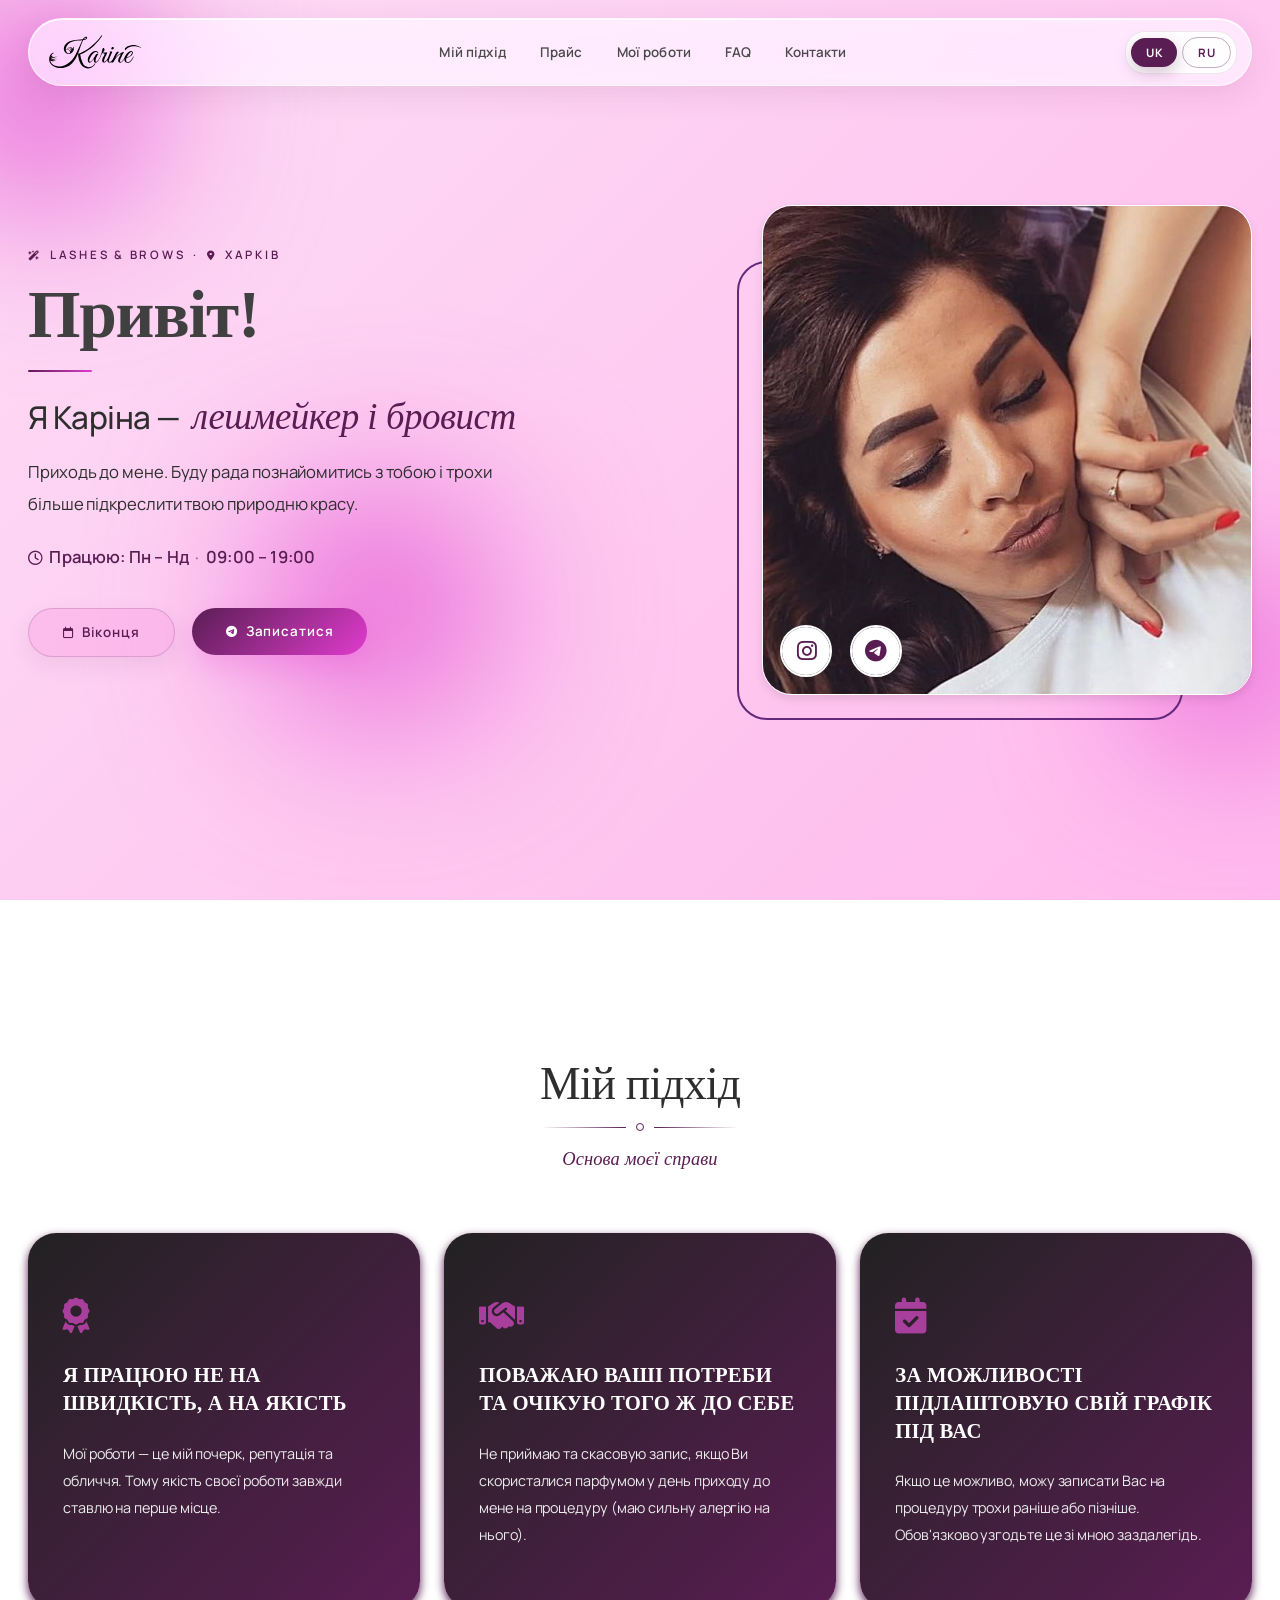
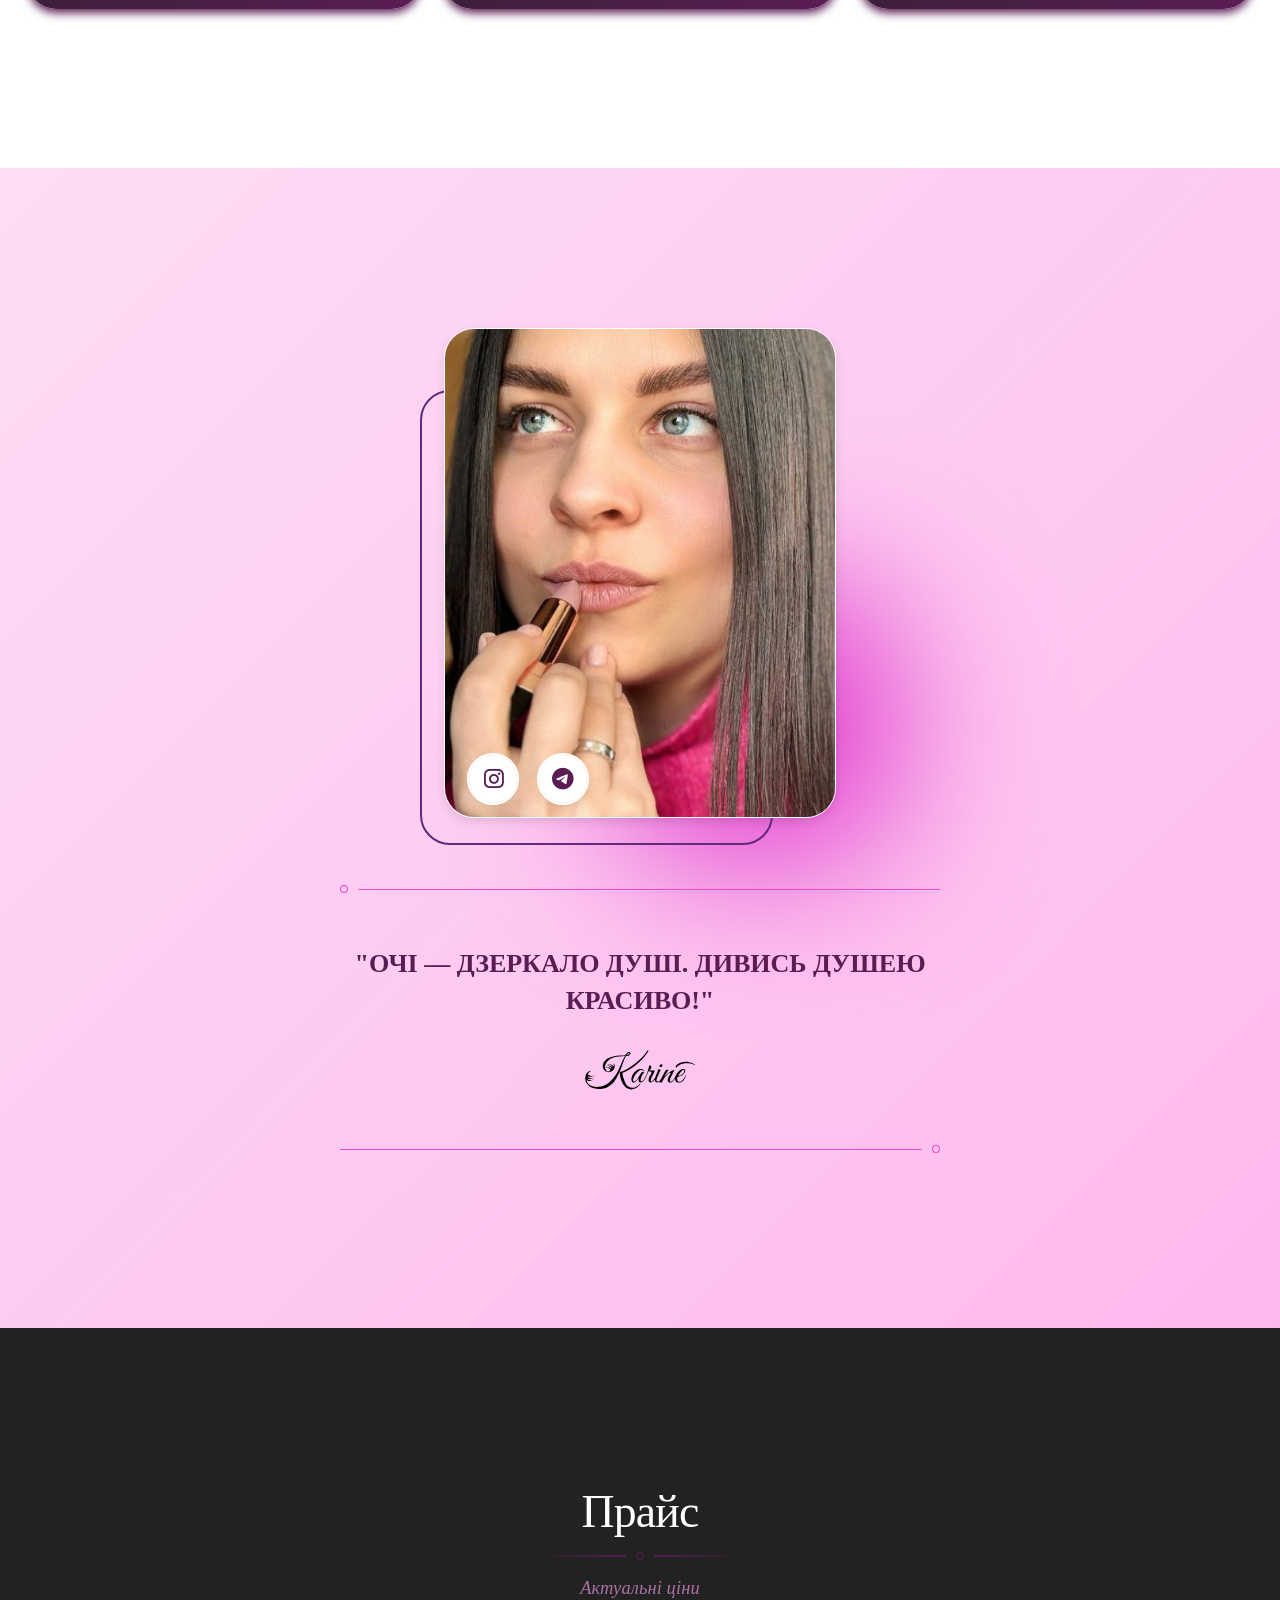
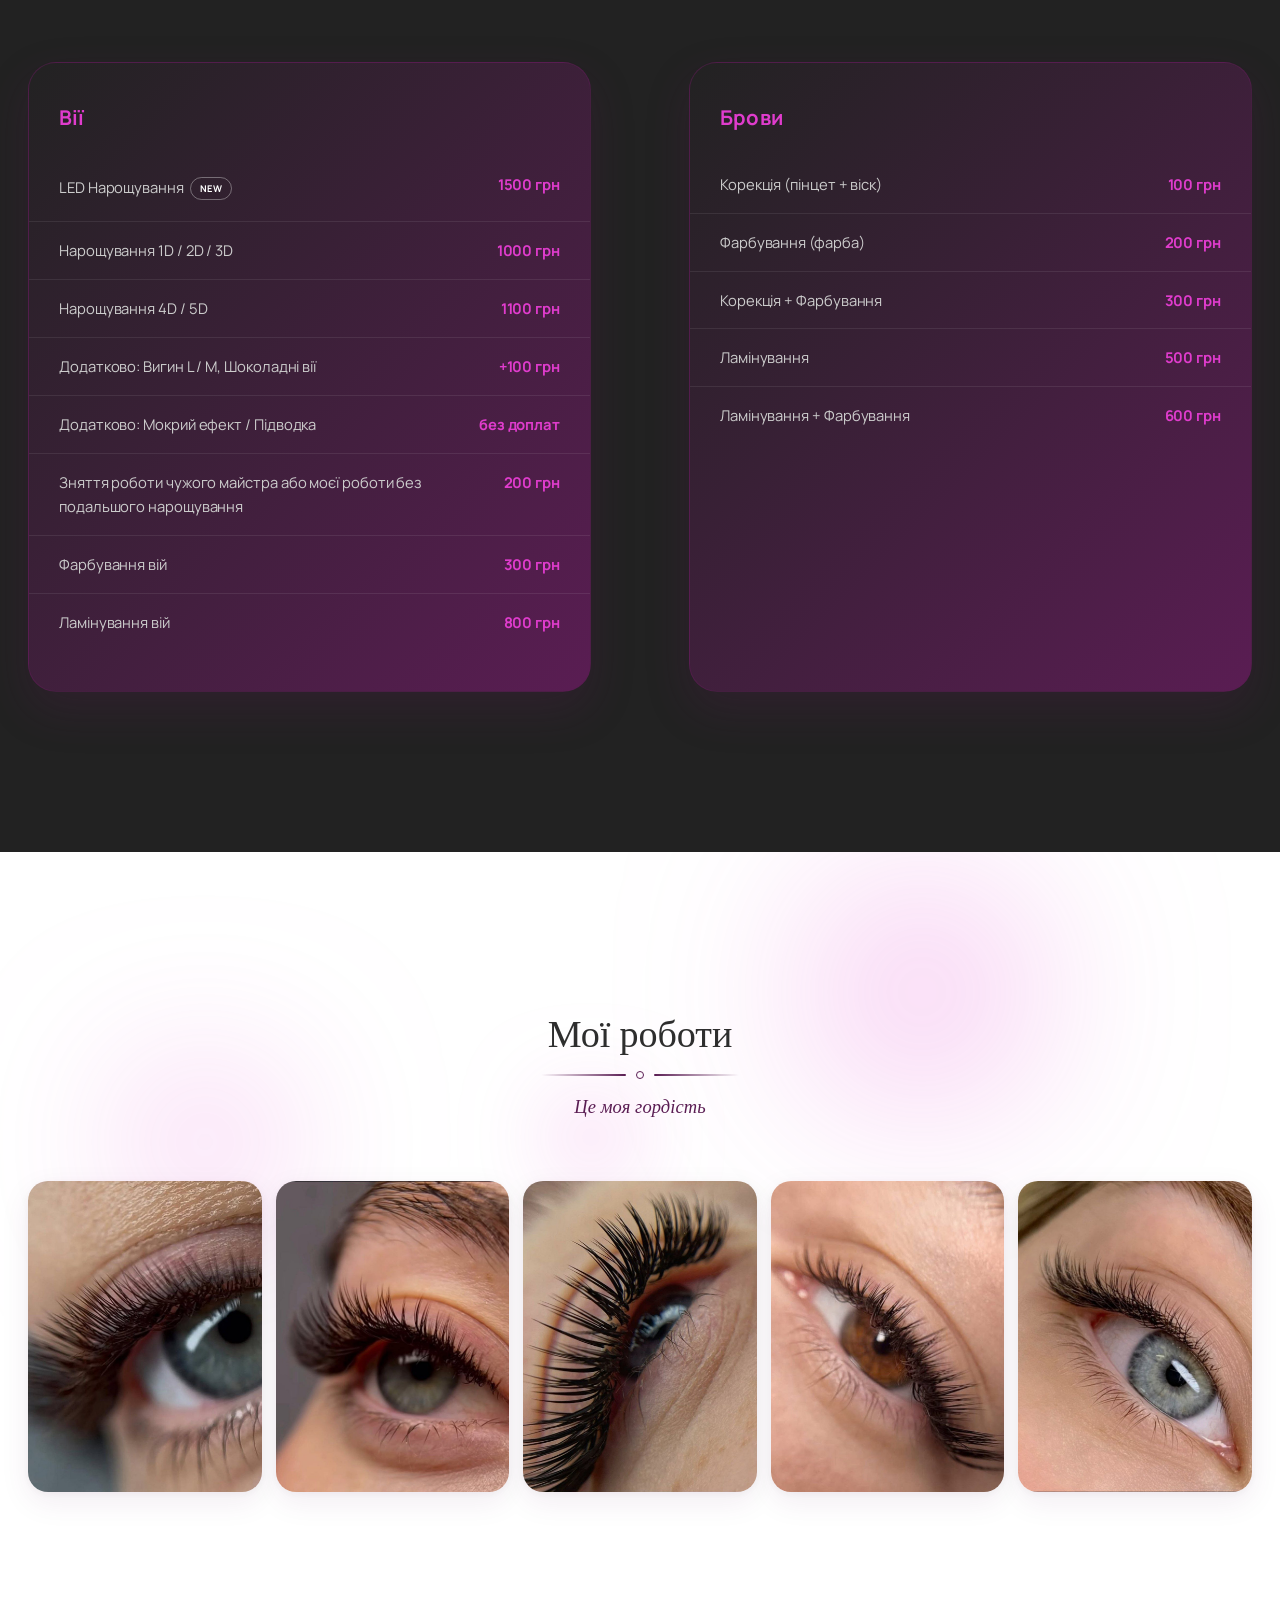
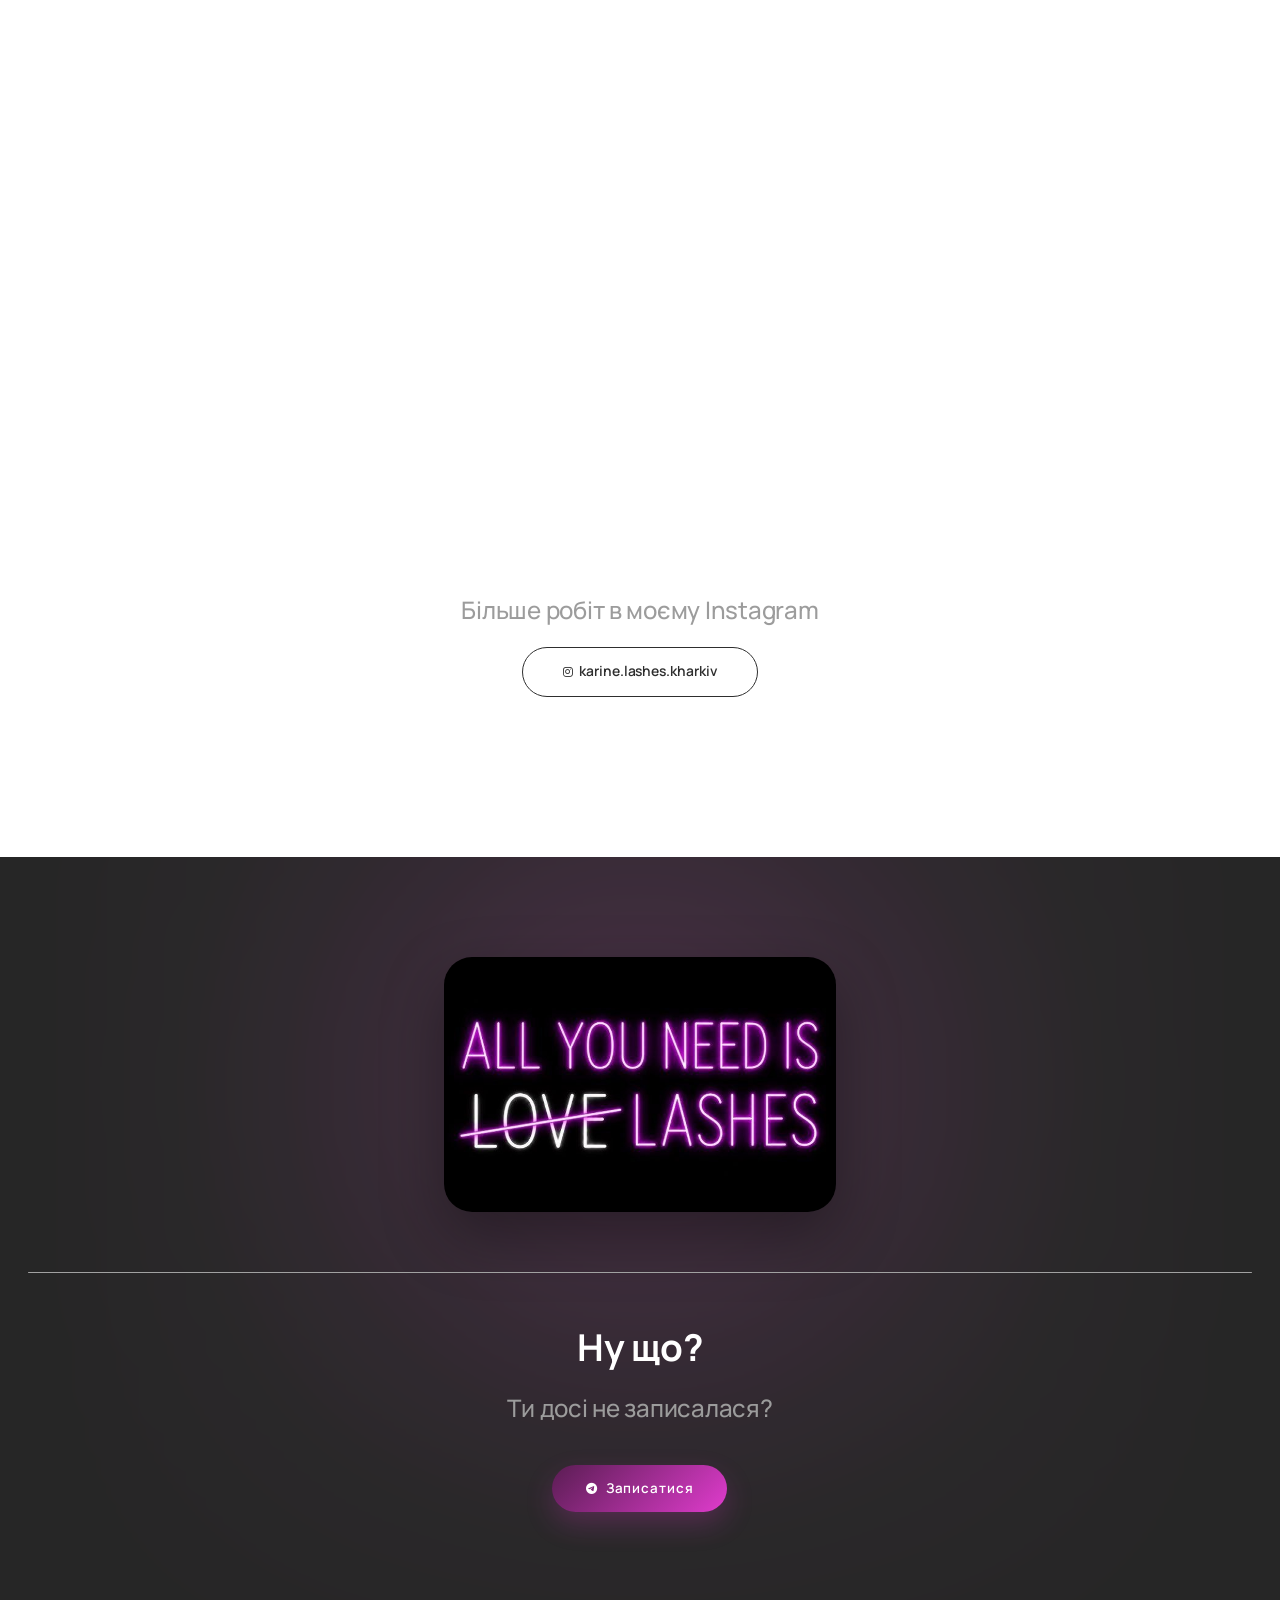
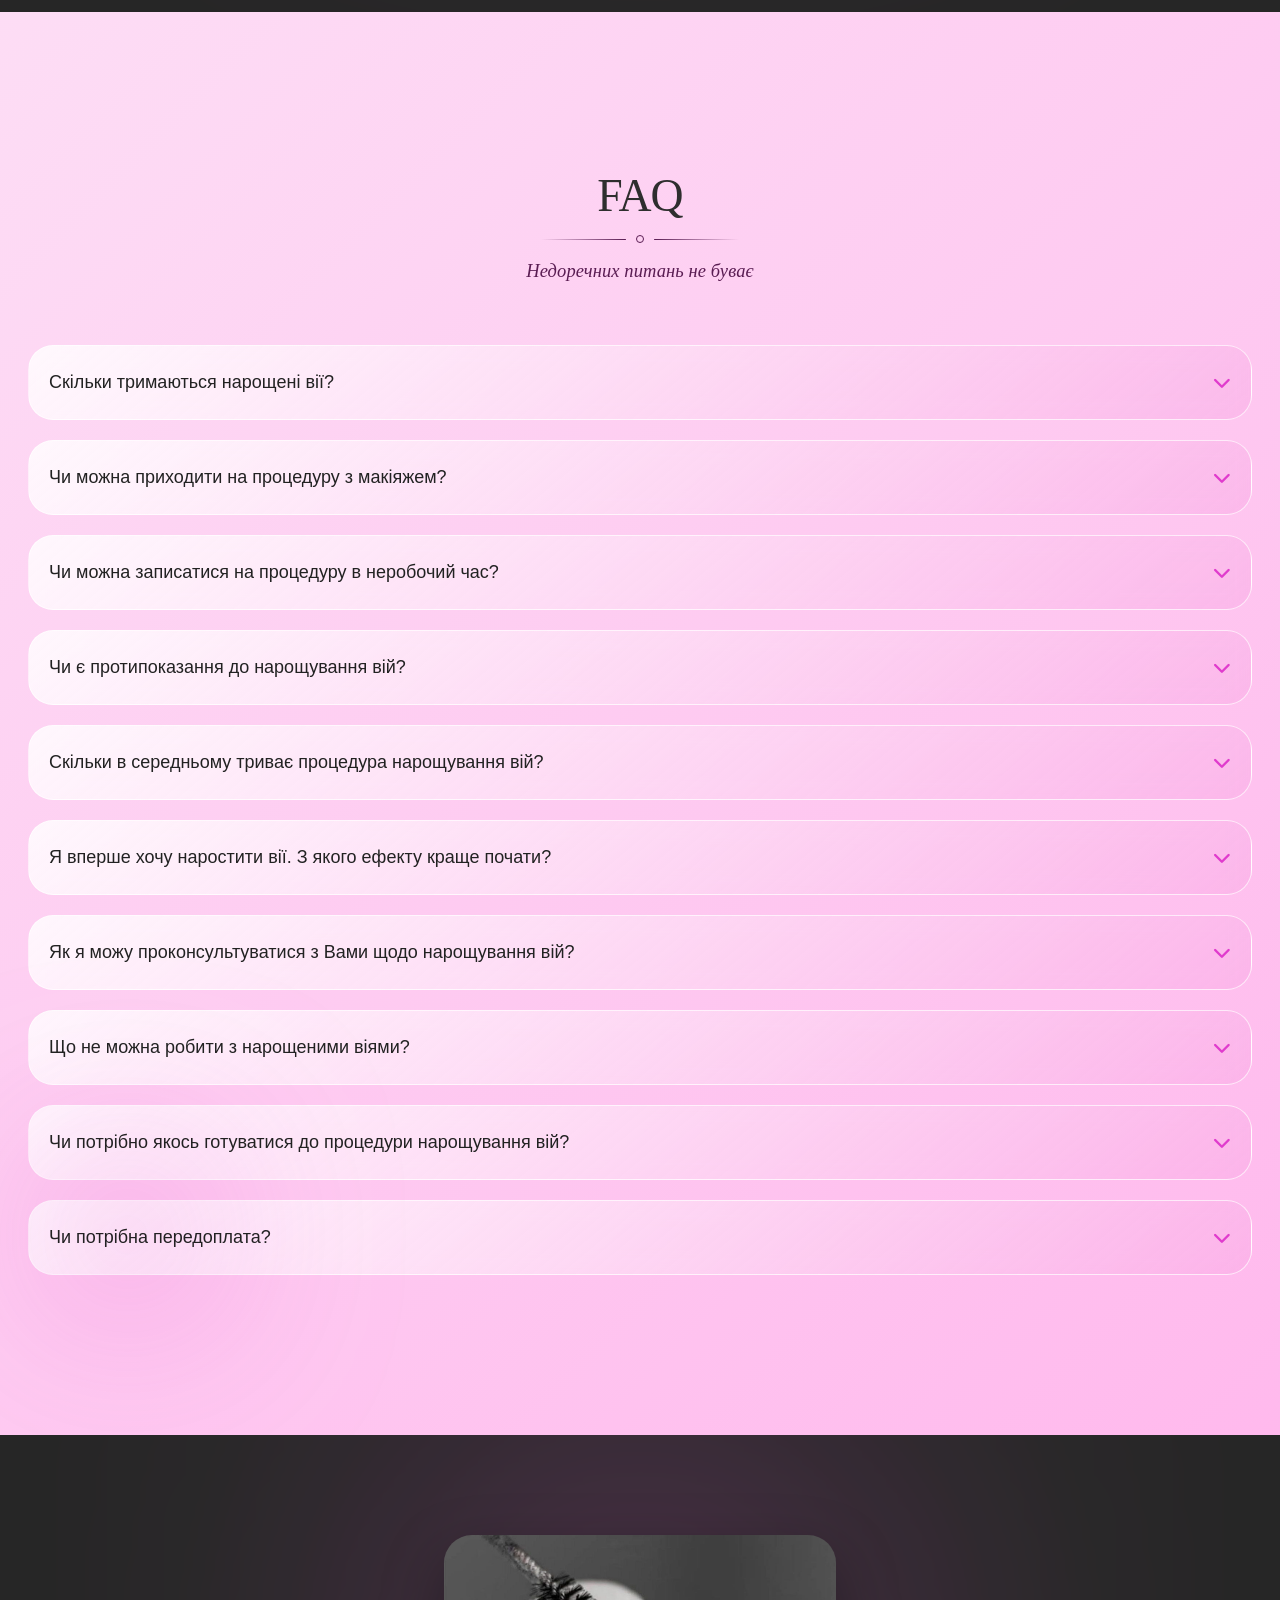
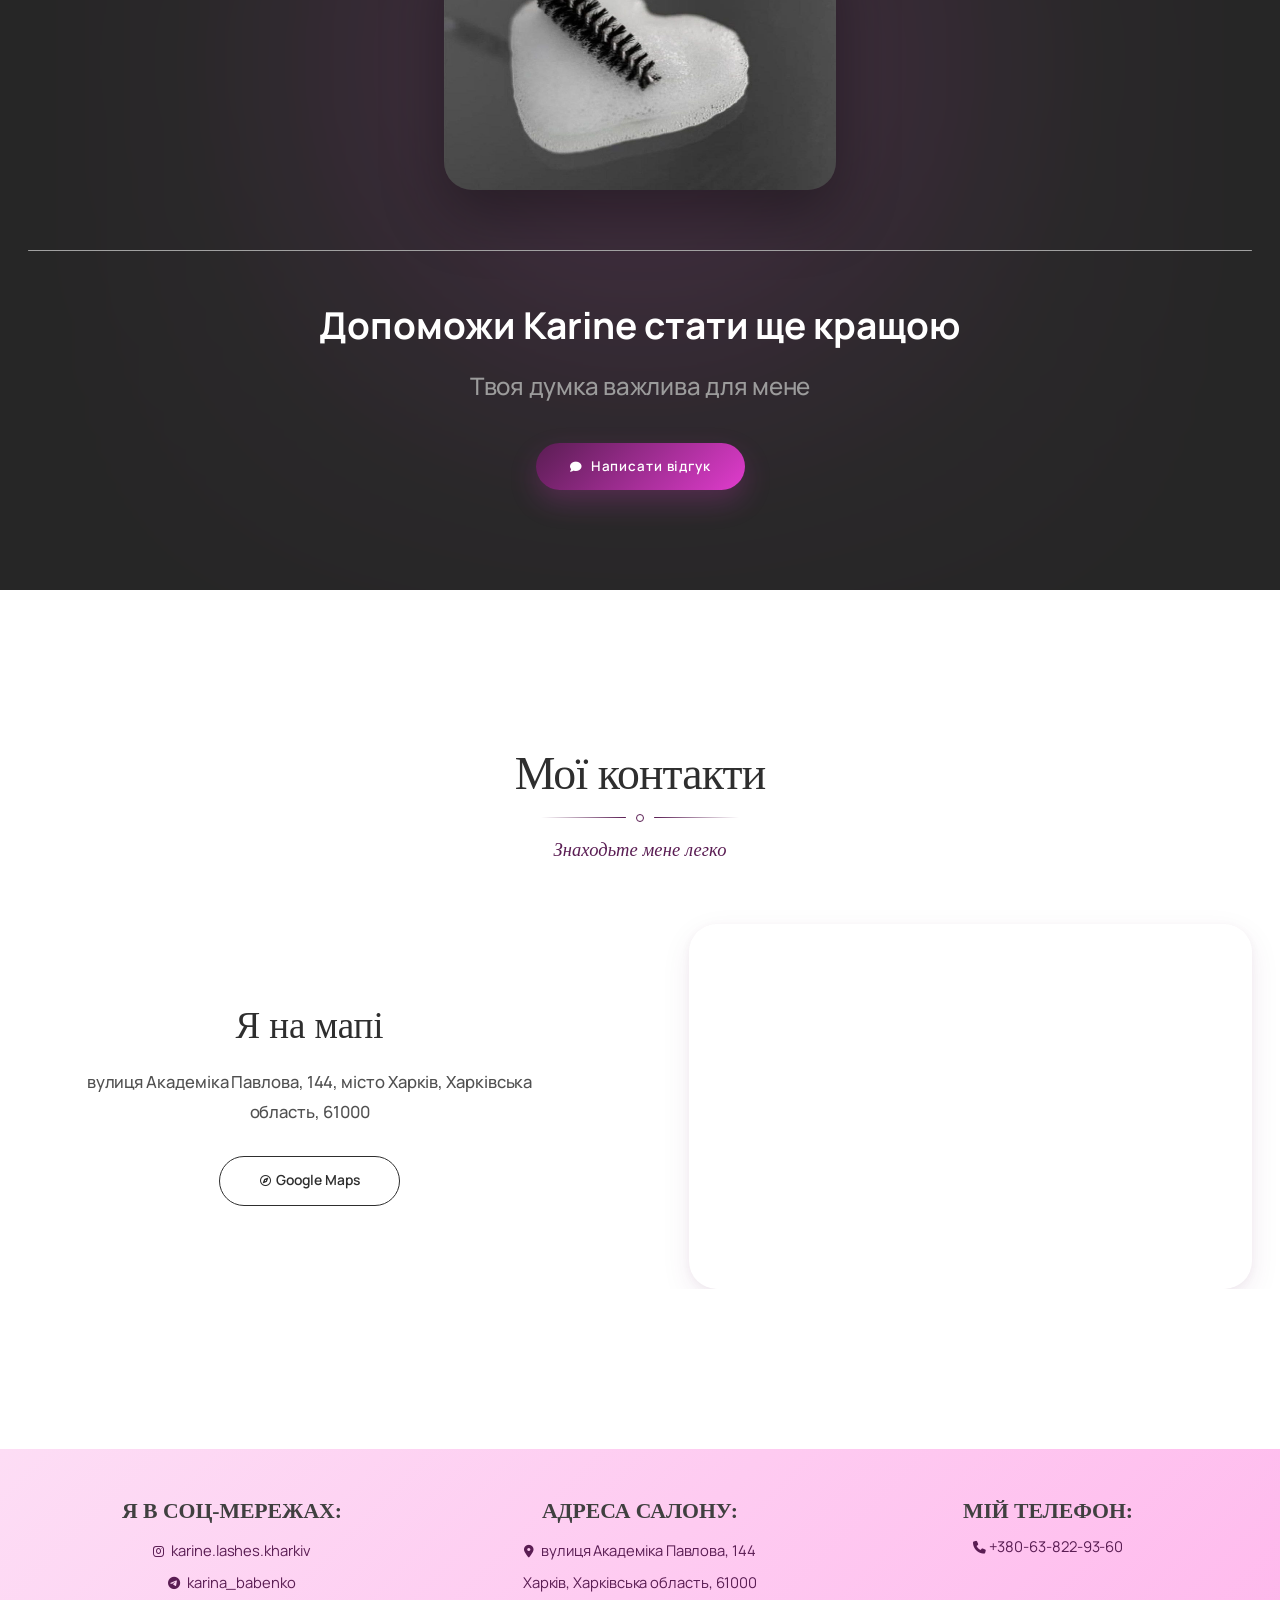
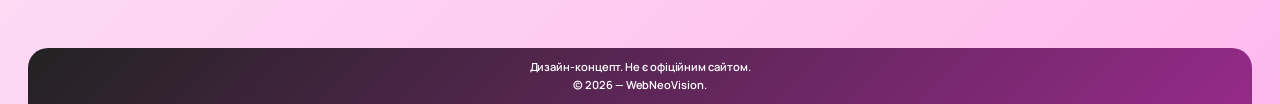
==== commit 1ed35a90: "Second commit" ====
--- a/index.html
+++ b/index.html
@@ -106,7 +106,7 @@
     <section class="intro2" id="features">
         <div class="container">
             <h1 class="my_features">Мій підхід</h1>
-            <div class="hr_wr"><i class="square-outline"></i><div class="hr1_usual"></div></div>
+            <div class="hr_wr"><div class="hr1_usual"></div><i class="square-outline"></i><div class="hr2_usual"></div></div>
             <h2 class="my_features_sub">Основа моєї справи</h2>
             <div class="features">
                 <div class="features__item reveal">
@@ -151,13 +151,13 @@
     <section class="price" id="price">
         <div class="container">
             <h1 class="section-title">Прайс</h1>
-            <div class="hr_wr"><i class="square-outline"></i><div class="hr1_usual"></div></div>
+            <div class="hr_wr"><div class="hr1_usual"></div><i class="square-outline"></i><div class="hr2_usual"></div></div>
             <h2 class="my_features_sub_price">Актуальні ціни</h2>
             <div class="price__category_wr">
                 <div class="price__category_lashes reveal">
                     <h3 class="price__category-title">Вії</h3>
                     <ul class="price__list">
-                        <li><span>LED Нарощування</span><span>1500 грн</span></li>
+                        <li><span>LED Нарощування&nbsp; <span class="badge-new">NEW</span></span><span>1500 грн</span></li>
                         <li><span>Нарощування 1D / 2D / 3D</span><span>1000 грн</span></li>
                         <li><span>Нарощування 4D / 5D</span><span>1100 грн</span></li>
                         <li><span>Додатково: Вигин L / M, Шоколадні вії</span><span>+100 грн</span></li>
@@ -185,7 +185,7 @@
     <div class="works" id="works">
         <div class="container">
             <h1 class="my_works">Мої роботи</h1>
-            <div class="hr_wr"><i class="square-outline"></i><div class="hr1_usual"></div></div>
+            <div class="hr_wr"><div class="hr1_usual"></div><i class="square-outline"></i><div class="hr2_usual"></div></div>
             <h2 class="my_features_sub">Це моя гордість</h2>
             <div class="works__grid">
                 <div class="works__item reveal"><img class="works__photo" src="img/work1.jpg" alt="work"><div class="works__content"><div class="works__title">Шоколадні вії</div><div class="sep"></div><div class="works__text">вигин L</div></div></div>
@@ -226,7 +226,7 @@
     <section class="faq" id="faq">
         <div class="container">
             <h2 class="my_features">FAQ</h2>
-            <div class="hr_wr"><i class="square-outline"></i><div class="hr1_usual"></div></div>
+            <div class="hr_wr"><div class="hr1_usual"></div><i class="square-outline"></i><div class="hr2_usual"></div></div>
             <h2 class="my_features_sub">Недоречних питань не буває</h2>
 
             <div class="faq__item reveal"><button class="faq__question"><span>Скільки тримаються нарощені вії?</span><i class="fa-solid fa-chevron-down"></i></button><div class="faq__answer"><img class="answer_img" src="img/portrait.jpg" alt="karine">У середньому нарощені вії тримаються 3–4 тижні (за умови правильного догляду та дотримання рекомендацій).</div></div>
@@ -257,7 +257,7 @@
     <section class="contacts" id="contacts">
         <div class="container">
             <h1 class="my_features">Мої контакти</h1>
-            <div class="hr_wr"><i class="square-outline"></i><div class="hr1_usual"></div></div>
+            <div class="hr_wr"><div class="hr1_usual"></div><i class="square-outline"></i><div class="hr2_usual"></div></div>
             <h2 class="my_features_sub">Знаходьте мене легко</h2>
             <div class="intro_wrapper_cont reveal">
                 <div class="text reveal">
--- a/css/header.css
+++ b/css/header.css
@@ -18,7 +18,7 @@
 .site-header__inner {
     pointer-events: auto;
     width: 100%;
-    max-width: 1210px; /* container 1250 - 2*20 padding */
+    max-width: 1224px; /* container 1250 - 2*20 padding */
     height: 68px;
     padding: 0 22px;
     display: grid;
--- a/css/main.css
+++ b/css/main.css
@@ -375,7 +375,7 @@
     font-size: 16px;
     margin-bottom: 20px;
     max-width: 550px;
-    margin-top: 20px;
+    margin-top: 24px;
     color: #5a1d53;
     /*font-weight: bold;*/
     font-weight: 600;
@@ -602,7 +602,7 @@
 /* ==================== МІЙ ПІДХІД ==================== */
 .intro2 {
     padding-top: 160px;
-    margin-bottom: 160px;
+    margin-bottom: calc(160px - 16px);
     display: flex;
     align-items: center;
     background-color: #fff;
@@ -611,15 +611,17 @@
 .hr_wr {
     display: flex;
     align-items: center;
-    margin-bottom: 5px;
-    gap: 8px;
+    margin-top: 15px;
+    margin-bottom: 15px;
+    gap: 10px;
+    justify-content: center;
 }
 
 .square-outline {
     display: inline-block;
     width: 8px;
     height: 8px;
-    border: 2px solid #e03ccd;
+    border: 1.5px solid #5a1d53;
     border-radius: 50%;
     box-sizing: border-box;
     animation: pulseGlow 2s infinite ease-in-out;
@@ -627,40 +629,49 @@
 
 @keyframes pulseGlow {
 
-    0%,100%{
+    0%, 100% {
         transform: scale(1);
-        box-shadow: 0 0 4px rgba(224,60,205,.3);
-    }
-
-    50%{
+        box-shadow: 0 0 4px rgba(90, 29, 83, 0.3);
+    }
+
+    50% {
         transform: scale(1.25);
         box-shadow:
-            0 0 6px rgba(224,60,205,.6),
-            0 0 14px rgba(224,60,205,.5),
-            0 0 24px rgba(224,60,205,.3);
+            0 0 6px rgba(90, 29, 83, 0.6),
+            0 0 14px rgba(90, 29, 83, 0.5),
+            0 0 24px rgba(90, 29, 83, 0.3);
     }
 }
 
 .hr1_usual {
-    width: 50px;
-    height: 1.75px;
-    background: #e03ccd;
+    width: 85px;
+    height: 1.5px;
+    background: linear-gradient(90deg, transparent, #5a1d53);
     border-radius: 5px;
     margin-bottom: 0px;
 }
 
+.hr2_usual {
+    width: 85px;
+    height: 1.5px;
+    background: #5a1d53;
+    background: linear-gradient(270deg, transparent, #5a1d53);
+    border-radius: 5px;
+    margin-bottom: 0px;
+}
+
 .features {
     display: flex;
     width: 100%;
     max-width: 1250px;
-    margin: 0px 0 0 0;
+    padding: 0px 0 15px 0;
     flex-wrap: wrap;
     gap: 0px;
     justify-content: space-between;
     position: relative;
 }
 
-.features::after {
+/*.features::after {
     content: "";
     position: absolute;
     width: 80px;
@@ -672,7 +683,7 @@
     left: 30%;
     transform: translateX(-50%);
     z-index: 1;
-}
+}*/
 
 .my_features {
     margin-bottom: 5px;
@@ -680,11 +691,10 @@
     font-weight: 500;
     color: #2e2e2e;
     font-family: "EB Garamond", serif;
-    font-style: italic;
     position: relative;
 }
 
-.my_features::before {
+/*.my_features::before {
     content: "";
     position: absolute;
     width: 110px;
@@ -696,9 +706,9 @@
     left: 65%;
     transform: translateX(-50%);
     z-index: 1;
-}
-
-.my_features::after {
+}*/
+
+/*.my_features::after {
     content: "";
     position: absolute;
     width: 40px;
@@ -710,14 +720,15 @@
     left: 85%;
     transform: translateX(-50%);
     z-index: 1;
-}
+}*/
 
 .my_features_sub {
     margin-top: 5px;
     font-size: 18px;
     font-weight: 400;
-    color: #606060;
+    color: #5a1d53;
     margin-bottom: 60px;
+    font-style: italic;
 }
 
 .features__item {
@@ -726,7 +737,7 @@
     margin: 0px 0;
     border-radius: 30px;
     background: linear-gradient(135deg, #222 0%, #5a1d53 100%);
-    /*box-shadow: 0 4px 10px #5a1d53;*/
+    box-shadow: 0 4px 10px #5a1d53;
     transition: all 0.3s ease;
 }
 
@@ -886,16 +897,16 @@
     font-size: 35px;
     font-weight: 500;
     color: #fff;
-    font-family: "EB Garamond", serif;
-    font-style: italic;
 }
 
 .my_features_sub_price {
     margin-top: 5px;
     font-size: 18px;
     font-weight: 400;
-    color: #ccc;
+    color: #aa70a3;
     margin-bottom: 60px;
+    font-family: "EB Garamond", serif;
+    font-style: italic;
 }
 
 .price__category_wr {
@@ -980,6 +991,33 @@
 
 .price__list li:last-child {
     border-bottom: none;
+}
+
+.badge-new {
+    display: inline-flex;
+    align-items: center;
+    justify-content: center;
+    padding: 3px 9px;
+    font-size: 10px;
+    font-weight: 800;
+    letter-spacing: 0.6px;
+    color: #fff !important;
+    /*background: linear-gradient(135deg, #5a1d53 0%, #e03ccd 100%);*/
+    border-radius: 999px;
+    vertical-align: middle;
+    animation: badgePulse 4s ease-in-out infinite;
+    border: 1px solid rgba(225, 225, 225, 0.4);
+    margin-top: 5px;
+    margin-bottom: 5px;
+}
+
+@keyframes badgePulse {
+    0%, 100% {
+        box-shadow: 0 0 0 0 rgba(225, 225, 225, 0.4);
+    }
+    50% {
+        box-shadow: 0 0 0 5px rgba(225, 225, 225, 0);
+    }
 }
 
 
@@ -1039,8 +1077,8 @@
     font-weight: 500;
     color: #2e2e2e;
     font-family: "EB Garamond", serif;
-    font-style: italic;
     position: relative;
+    text-align: center;
 }
 
 .my_works::after {
@@ -1272,7 +1310,7 @@
     width: 100%;
     background: none;
     border: none;
-    padding: 20px 24px;
+    padding: 26px 20px;
     font-size: 18px;
     font-weight: 500;
     text-align: left;
@@ -1286,6 +1324,7 @@
 
 .faq__question:hover {
     background: #ffabea;
+    background: rgba(255, 255, 255, .35);
 }
 
 .faq__question i {
@@ -1381,8 +1420,8 @@
     height: 365px;
     border-radius: 30px;
     overflow: hidden;
-    /*box-shadow: 0 2px 3px #5a1d53;*/
-    border: 2px solid #5a1d53;
+    box-shadow: 0 14px 40px rgba(90, 29, 83, .14), inset 0 1px 0 rgba(255, 255, 255, .9);
+    /*border: 2px solid #5a1d53;*/
 }
 
 .map-wrapper iframe {
@@ -1403,7 +1442,7 @@
     position: relative;
 }
 
-.text::before {
+/*.text::before {
     content: "";
     position: absolute;
     width: 40px;
@@ -1415,7 +1454,7 @@
     left: 30%;
     transform: translateX(-50%);
     z-index: -1;
-}
+}*/
 
 /*.text::after {
     content: "";
@@ -1979,7 +2018,7 @@
         flex-wrap: wrap;
         width: 100%;
         padding: 50px 188px;
-        height: 200px;
+        height: 210px;
     }
 
     .map-wrapper {
@@ -2174,7 +2213,7 @@
 
     .intro2 {
         padding-top: 120px;
-        margin-bottom: 120px;
+        margin-bottom: calc(120px - 15px);
     }
 
     .marquee-section {
@@ -2211,7 +2250,7 @@
         flex-wrap: wrap;
         width: 100%;
         padding: 50px 80px;
-        height: 200px;
+        height: 250px;
     }
 
     .marquee__author__photo {
@@ -2269,7 +2308,7 @@
 
     .intro2 {
         padding-top: 100px;
-        margin-bottom: 100px;
+        margin-bottom: calc(100px - 15px);
     }
 
     .marquee__text {
@@ -2303,7 +2342,7 @@
         flex-wrap: wrap;
         width: 100%;
         padding: 0px;
-        height: 40vh;
+        height: 35vh;
     }
 
     .map-wrapper {
--- a/css/modern.css
+++ b/css/modern.css
@@ -116,9 +116,9 @@
 .intro_subtitle_details { font-size: 18px; letter-spacing: .01em; }
 
 .my_features,
-.section-title { font-size: 42px; letter-spacing: -0.02em; line-height: 1.15; }
+.section-title { font-size: 42px; letter-spacing: -0.02em; line-height: 1.15; text-align: center; font-family: "EB Garamond", serif; }
 .my_features_sub,
-.my_features_sub_price { font-size: 17px; line-height: 1.6; letter-spacing: .005em; }
+.my_features_sub_price { font-size: 17px; line-height: 1.6; letter-spacing: .005em; text-align: center; font-family: "EB Garamond", serif; }
 
 .hr1_title { height: 2px; width: 64px; margin-top: 22px; margin-bottom: 24px; }
 
@@ -241,35 +241,23 @@
 
 /* ==================== FAQ ==================== */
 .faq__item {
-    border: 1px solid rgba(224,60,205,.28);
-    border-radius: var(--r-md);
-    margin-bottom: 14px;
-    background: linear-gradient(135deg, rgba(255,255,255,.75) 0%, rgba(249,170,229,.55) 100%);
-    box-shadow: 0 2px 10px rgba(90,29,83,.04);
-    transition: box-shadow .35s var(--ease), border-color .35s var(--ease), transform .35s var(--ease);
-}
-.faq__item:hover { border-color: rgba(224,60,205,.5); box-shadow: var(--shadow-soft); }
+    background: linear-gradient(140deg, rgba(255,255,255,.82) 0%, rgba(249,170,229,.46) 100%);
+    border: 1px solid rgba(255,255,255,.7);
+    box-shadow: var(--p-shadow-xs);
+    backdrop-filter: blur(10px);
+    -webkit-backdrop-filter: blur(10px);
+}
+.faq__item:hover { box-shadow: var(--p-shadow-sm); border-color: rgba(255,255,255,.9); }
 .faq__item.active {
-    border-color: rgba(224,60,205,.6);
-    box-shadow: var(--shadow-soft);
-    background: linear-gradient(135deg, rgba(255,255,255,.85) 0%, rgba(249,170,229,.7) 100%);
-}
-.faq__question {
-    padding: 22px 26px;
-    font-size: 17px;
-    font-weight: 600;
-    gap: 20px;
-    line-height: 1.5;
-    letter-spacing: -0.005em;
-}
-.faq__question:hover { background: rgba(255,255,255,.35); }
-.faq__question i { transition: transform .35s var(--ease), color .3s var(--ease); }
-.faq__answer { font-size: 15.5px; line-height: 1.75; color: #4b4b4b; }
-.faq__item.active .faq__answer { padding: 4px 26px 24px; }
-.answer_img { width: 44px; border-radius: 999px; border-color: rgba(224,60,205,.4); }
+    background: linear-gradient(140deg, rgba(255,255,255,.94) 0%, rgba(249,170,229,.58) 100%);
+    box-shadow: var(--p-shadow-md);
+}
+.faq__question { font-weight: 500; }
+.faq__answer { color: #4a4148; }
+.answer_img { box-shadow: 0 8px 20px -10px rgba(90,29,83,.5); }
 
 /* ==================== CTA / DOWNLOAD ==================== */
-.allyouneed__photo img { border-radius: var(--r-lg); margin-bottom: 42px; box-shadow: 0 24px 60px rgba(0,0,0,.35); }
+.allyouneed__photo img { border-radius: var(--r-lg); margin-bottom: 60px; box-shadow: 0 24px 60px rgba(0,0,0,.35); }
 .intro_title_download { font-size: 26px; line-height: 1.3; letter-spacing: -0.01em; }
 
 /* ==================== КОНТАКТИ ==================== */
@@ -306,8 +294,8 @@
     pointer-events: none;
 }
 
-.intro_wrapper::before { width: 200px; height: 200px; filter: blur(90px); top: -180px; left: 10%; }
-.intro_wrapper::after { width: 200px; height: 200px; filter: blur(90px); bottom: -100px; right: 50%; }
+.intro_wrapper::before { width: 200px; height: 200px; filter: blur(90px); top: -200px; left: 1%; }
+.intro_wrapper::after { width: 200px; height: 200px; filter: blur(90px); bottom: -0px; right: 55%; }
 .intro_image::after { filter: blur(80px); opacity: 4.35; }
 .features::after { width: 120px; height: 120px; filter: blur(70px); bottom: -40px; left: 35%; opacity: .3; }
 .my_features::before { width: 160px; height: 160px; filter: blur(80px); top: -60px; left: 60%; opacity: .35; }
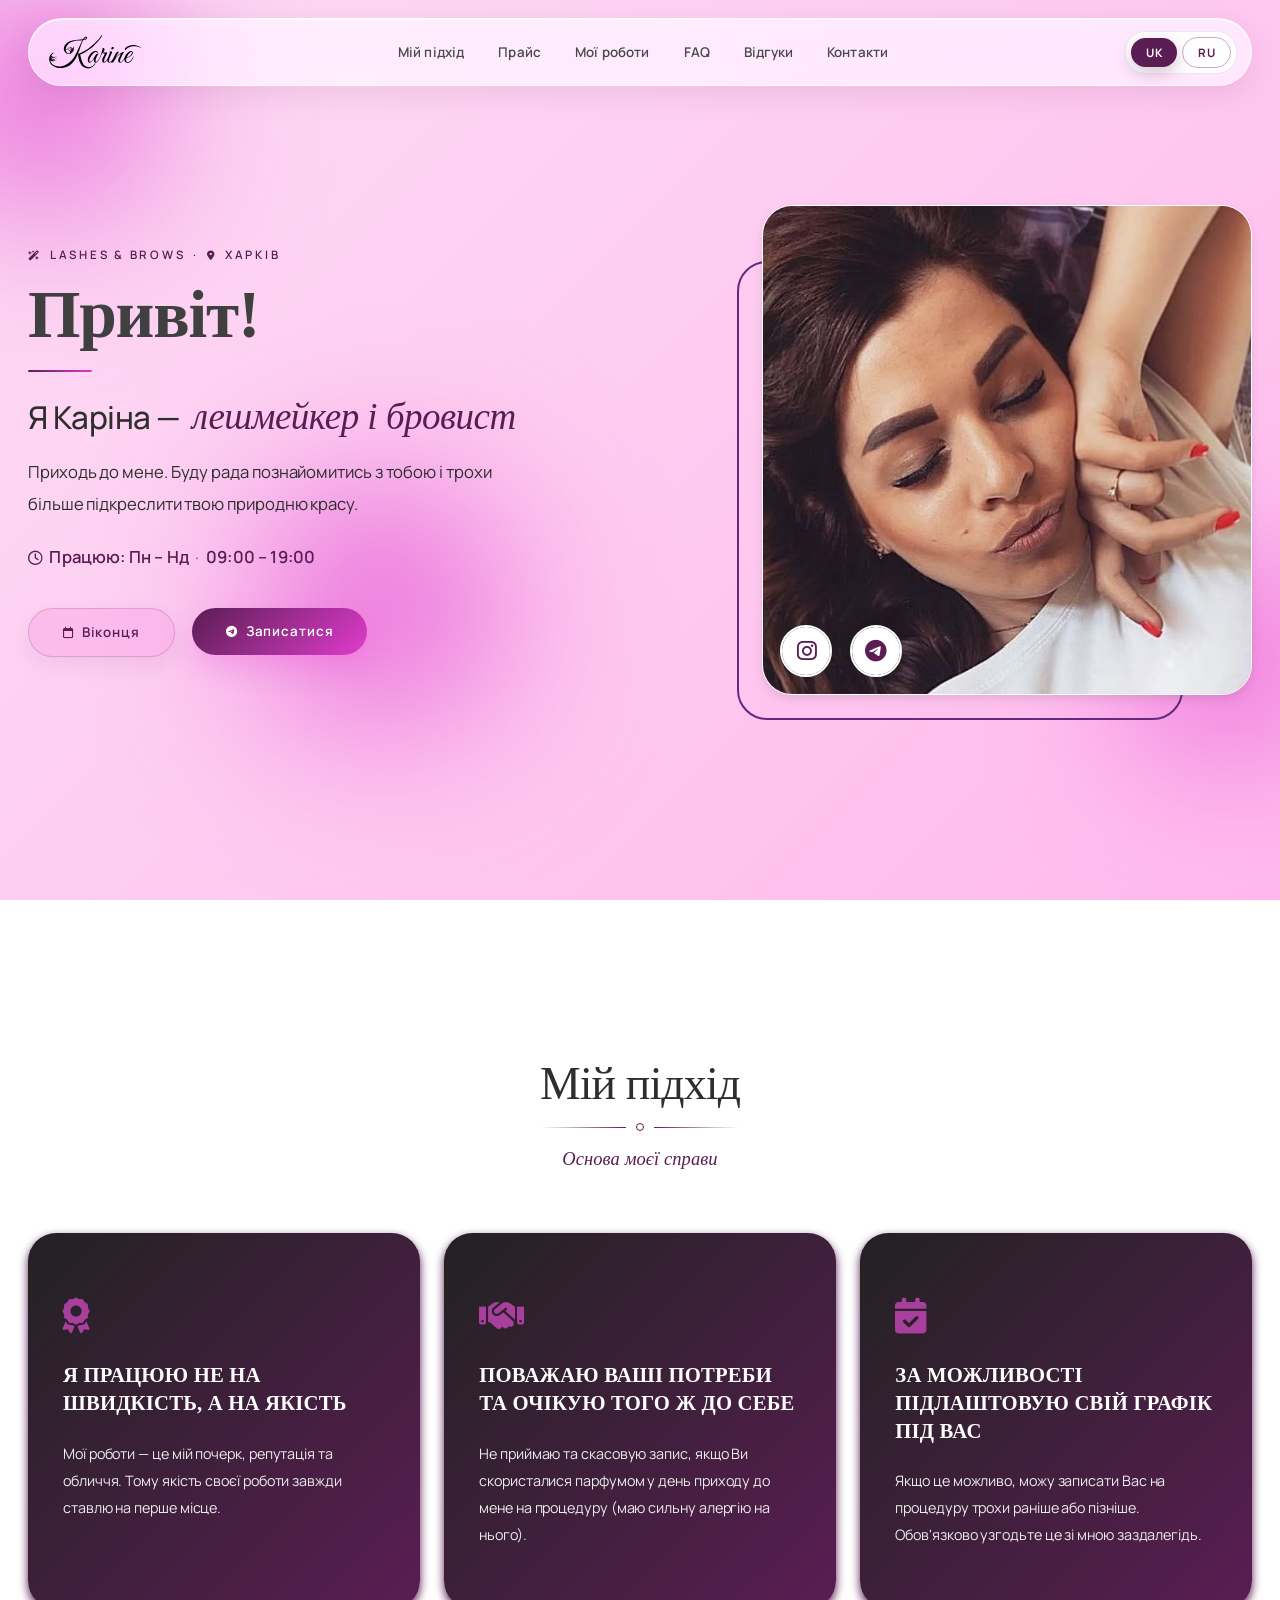
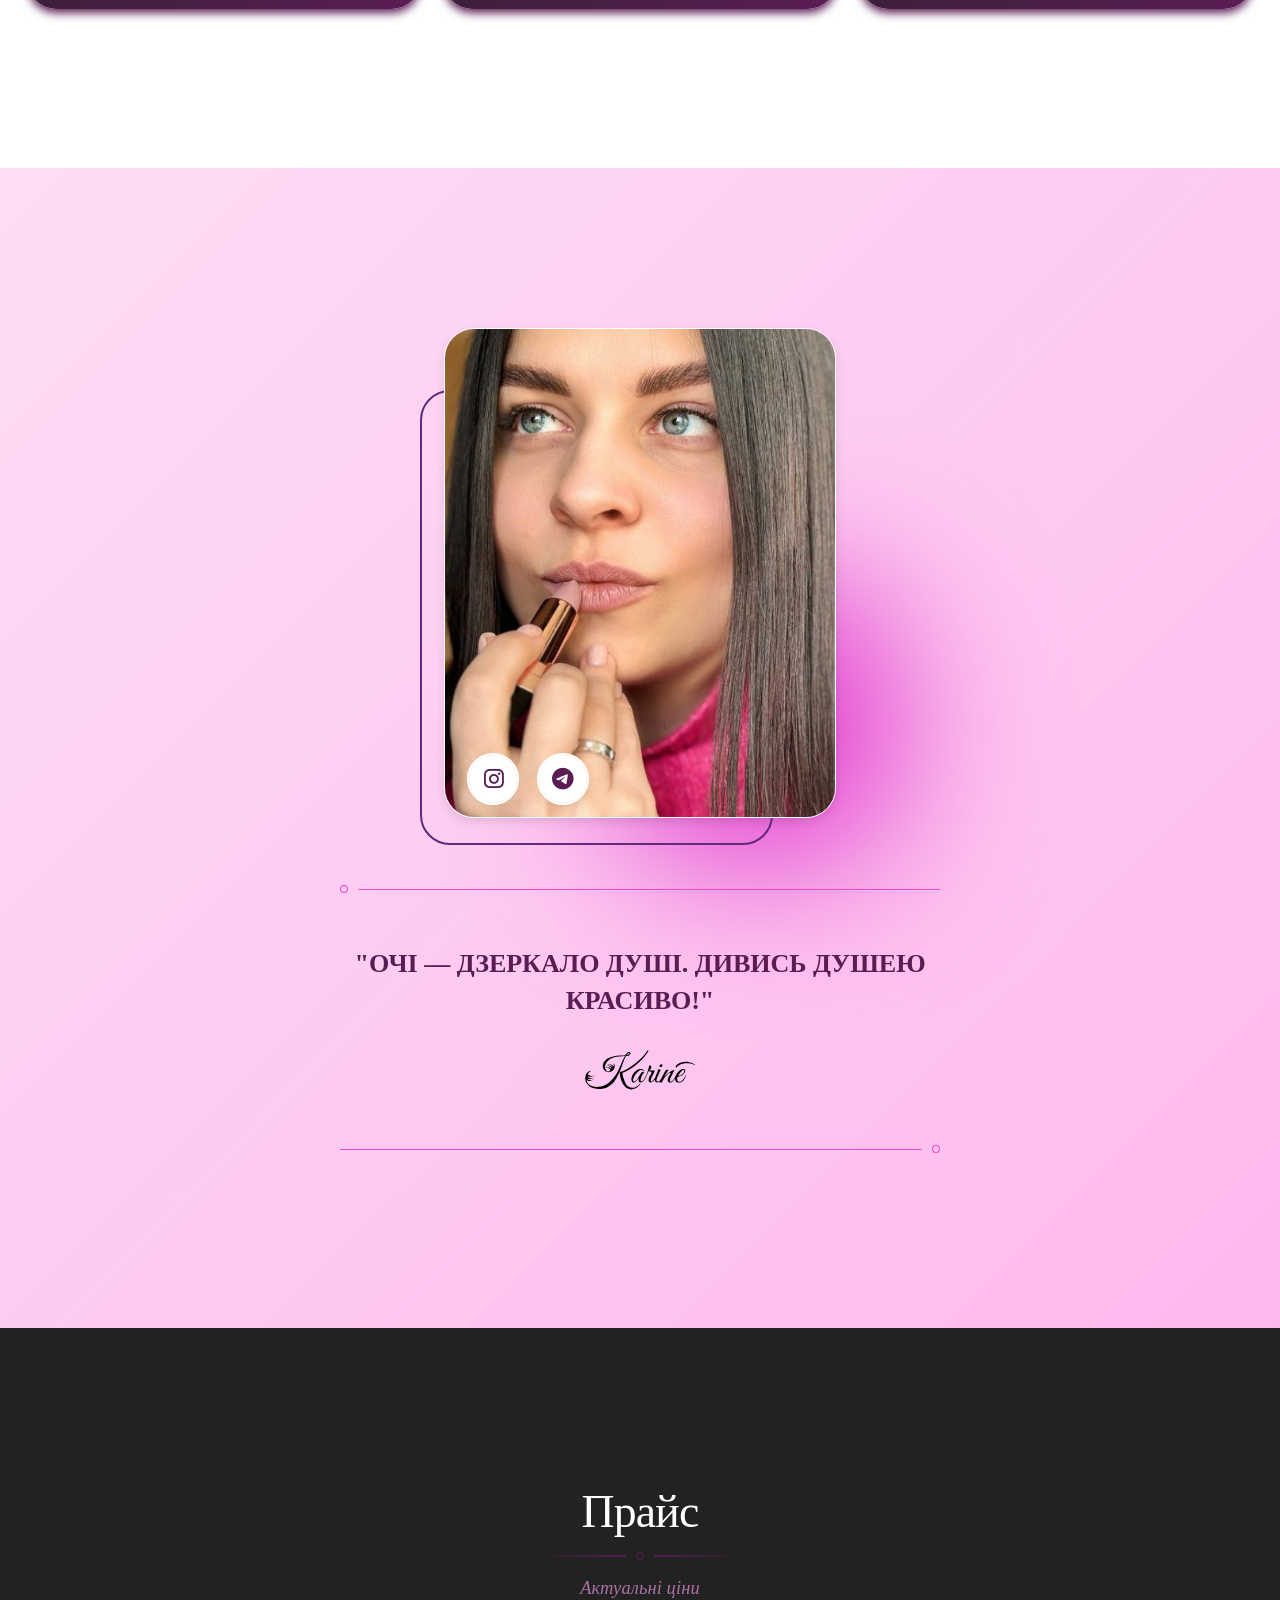
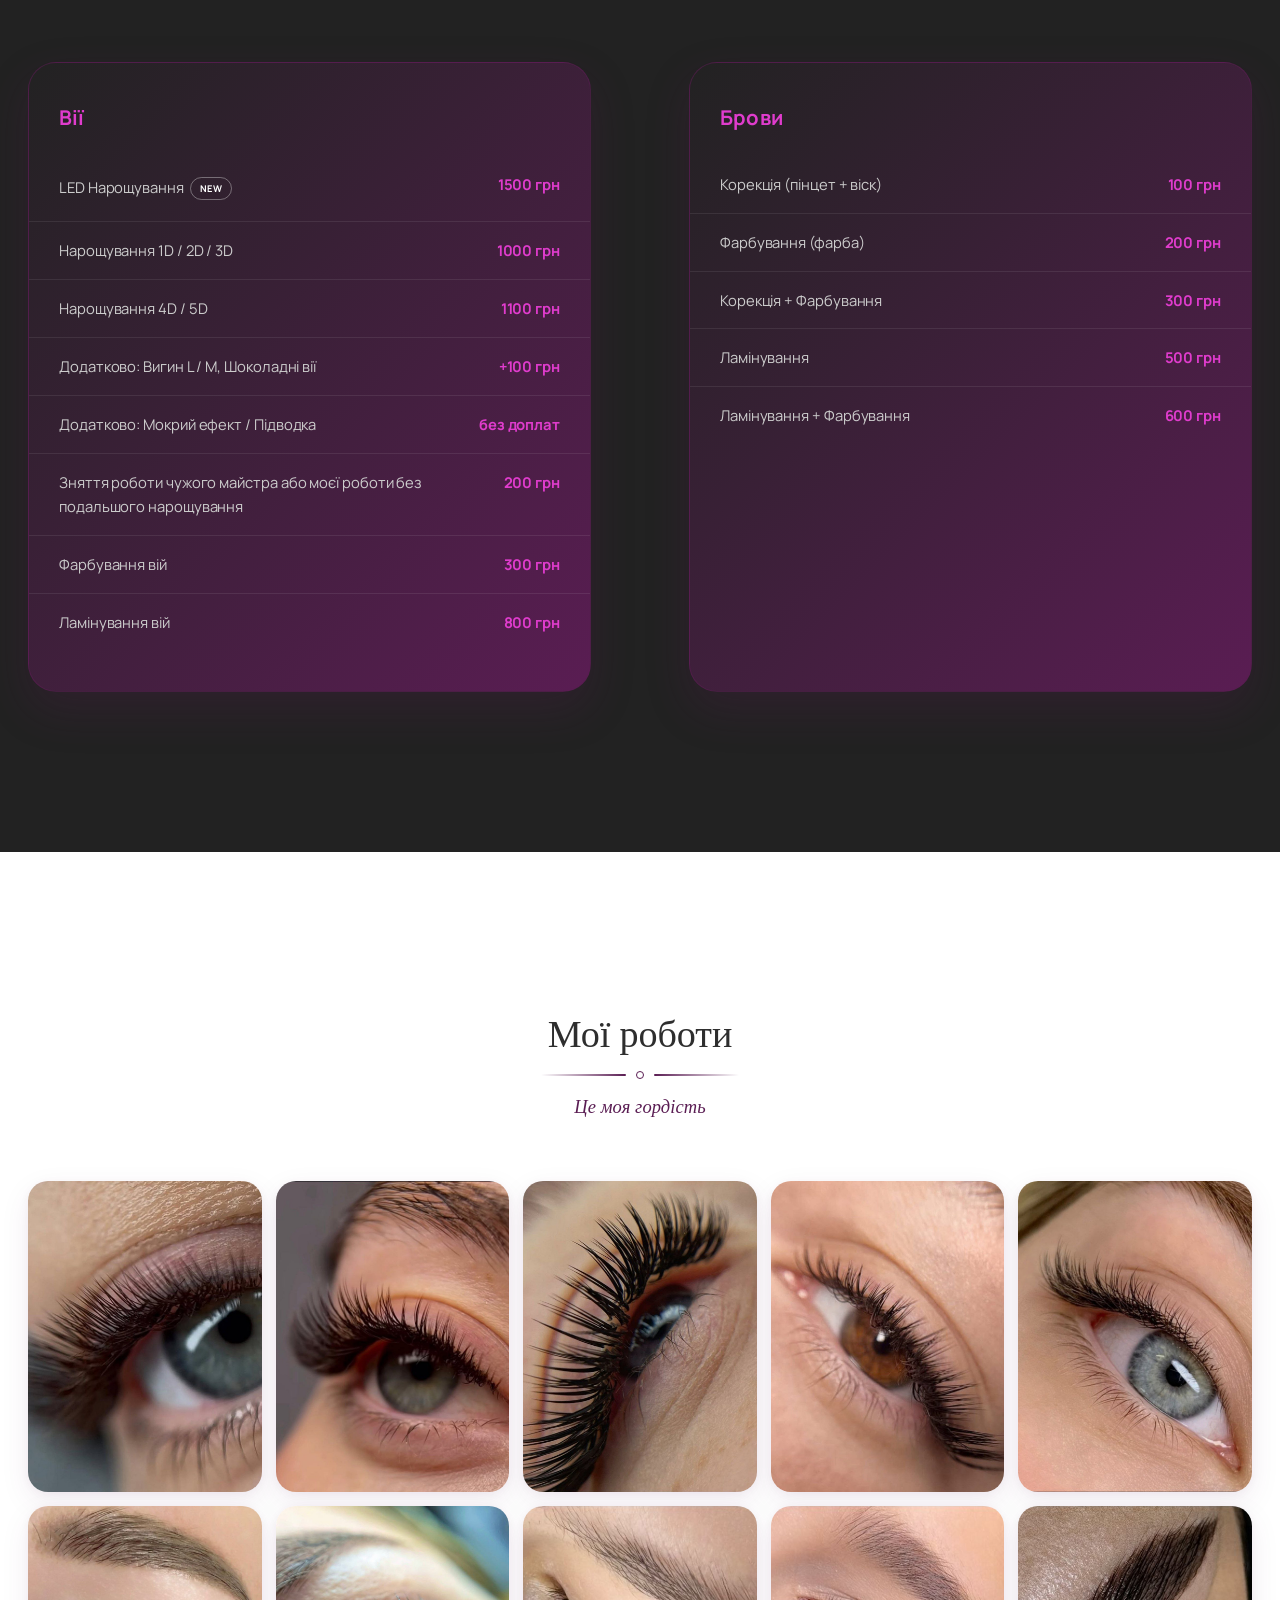
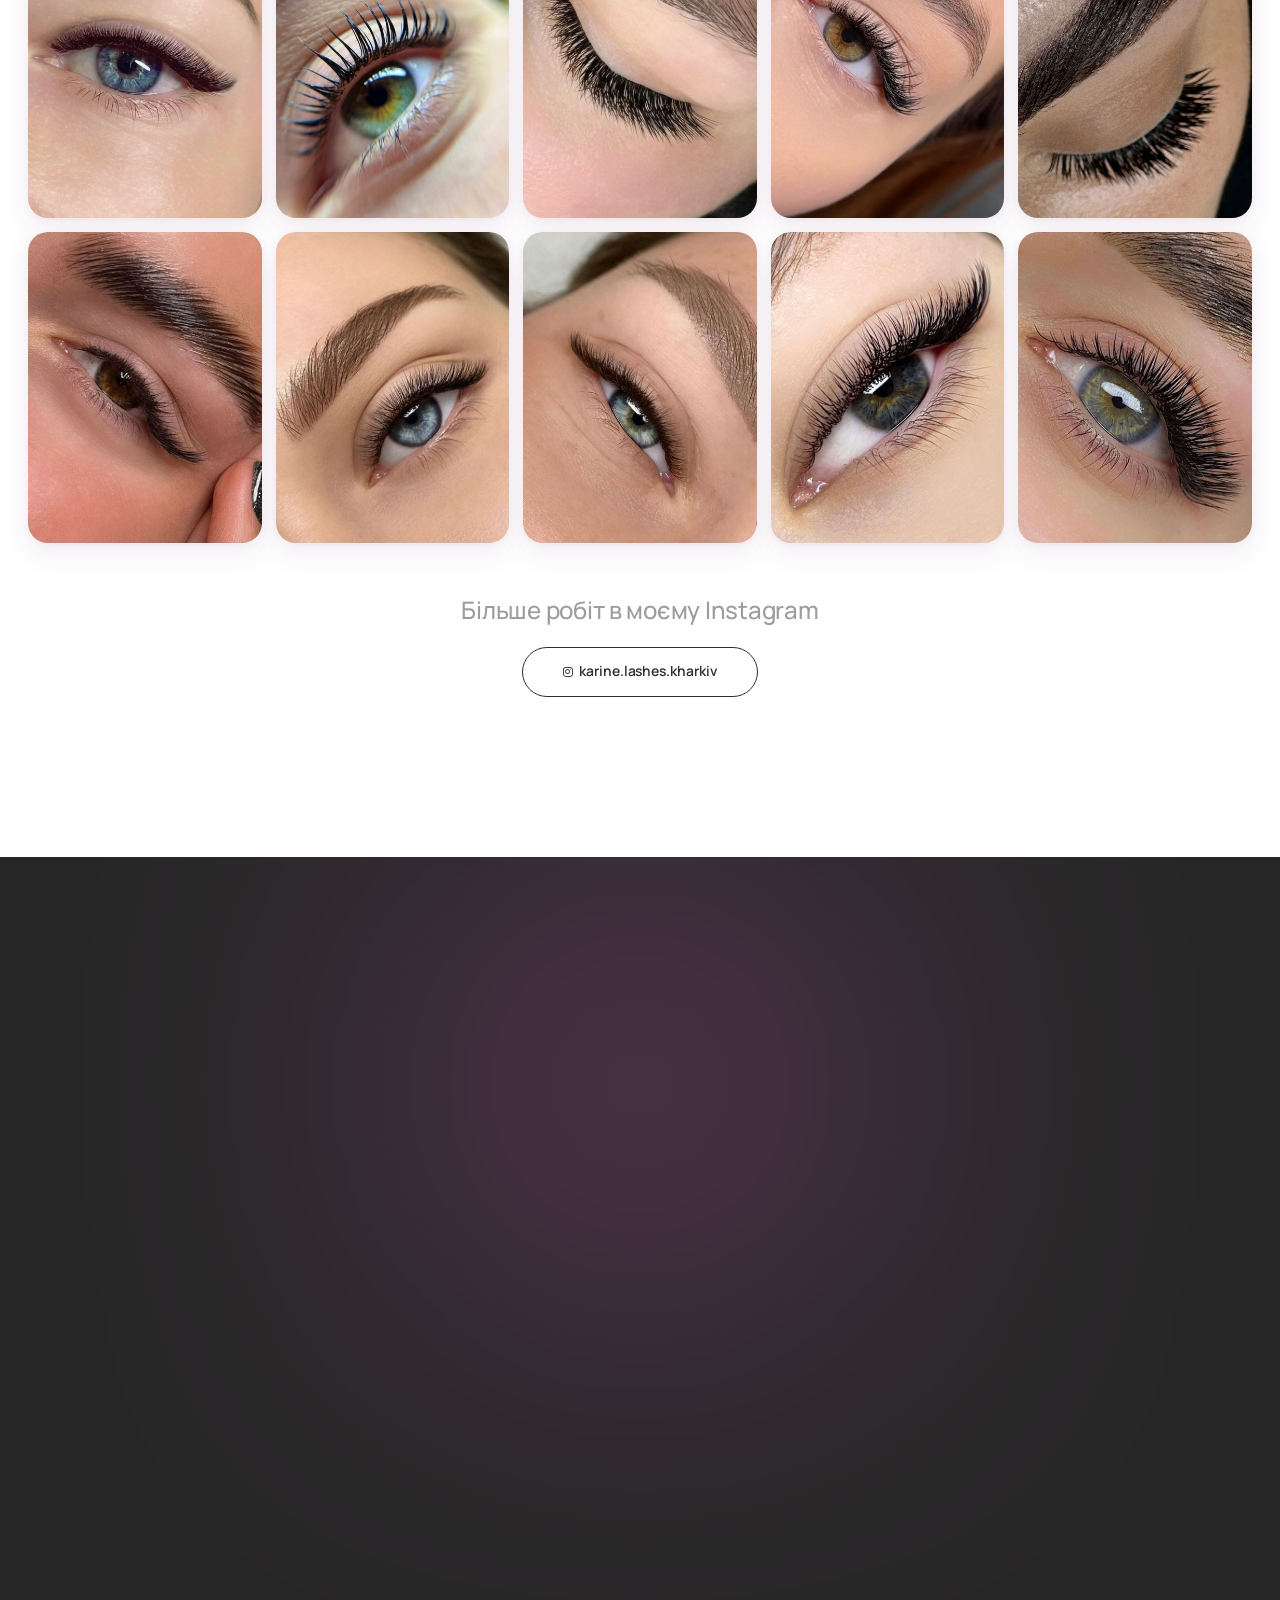
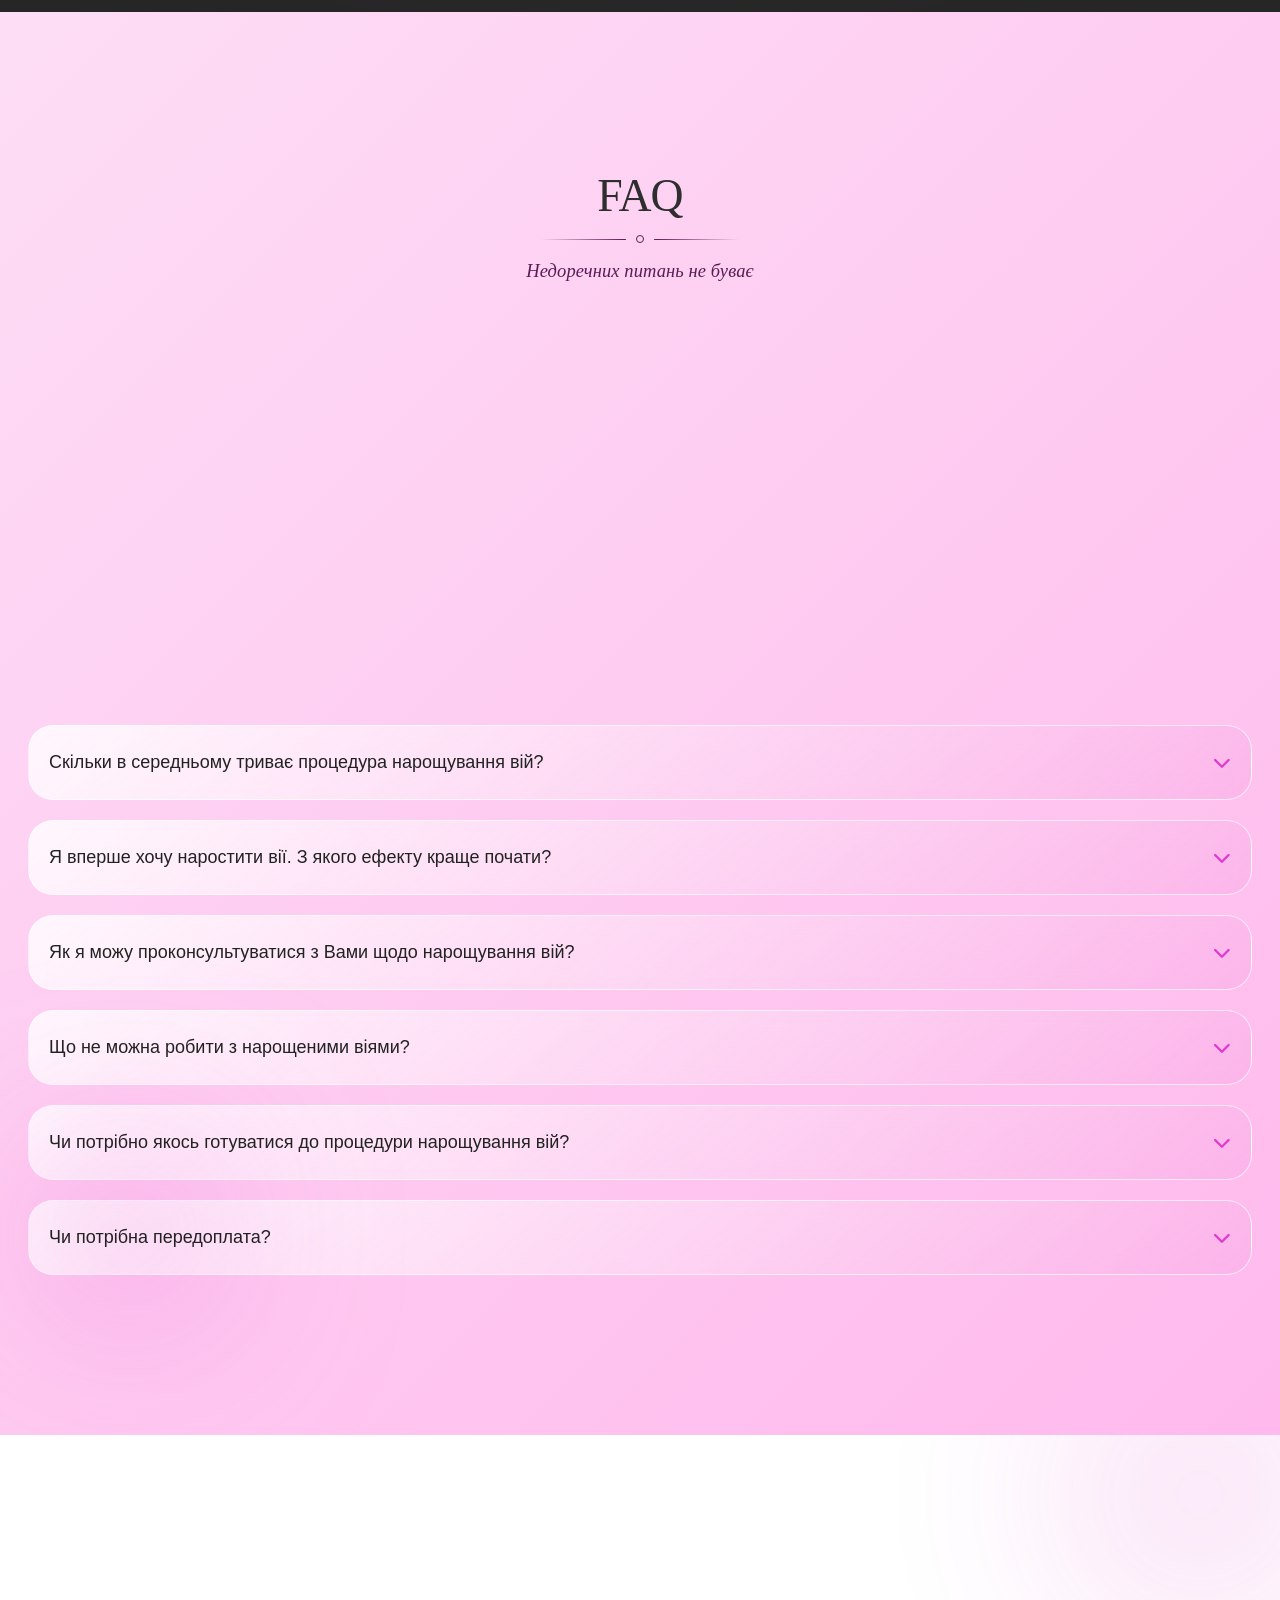
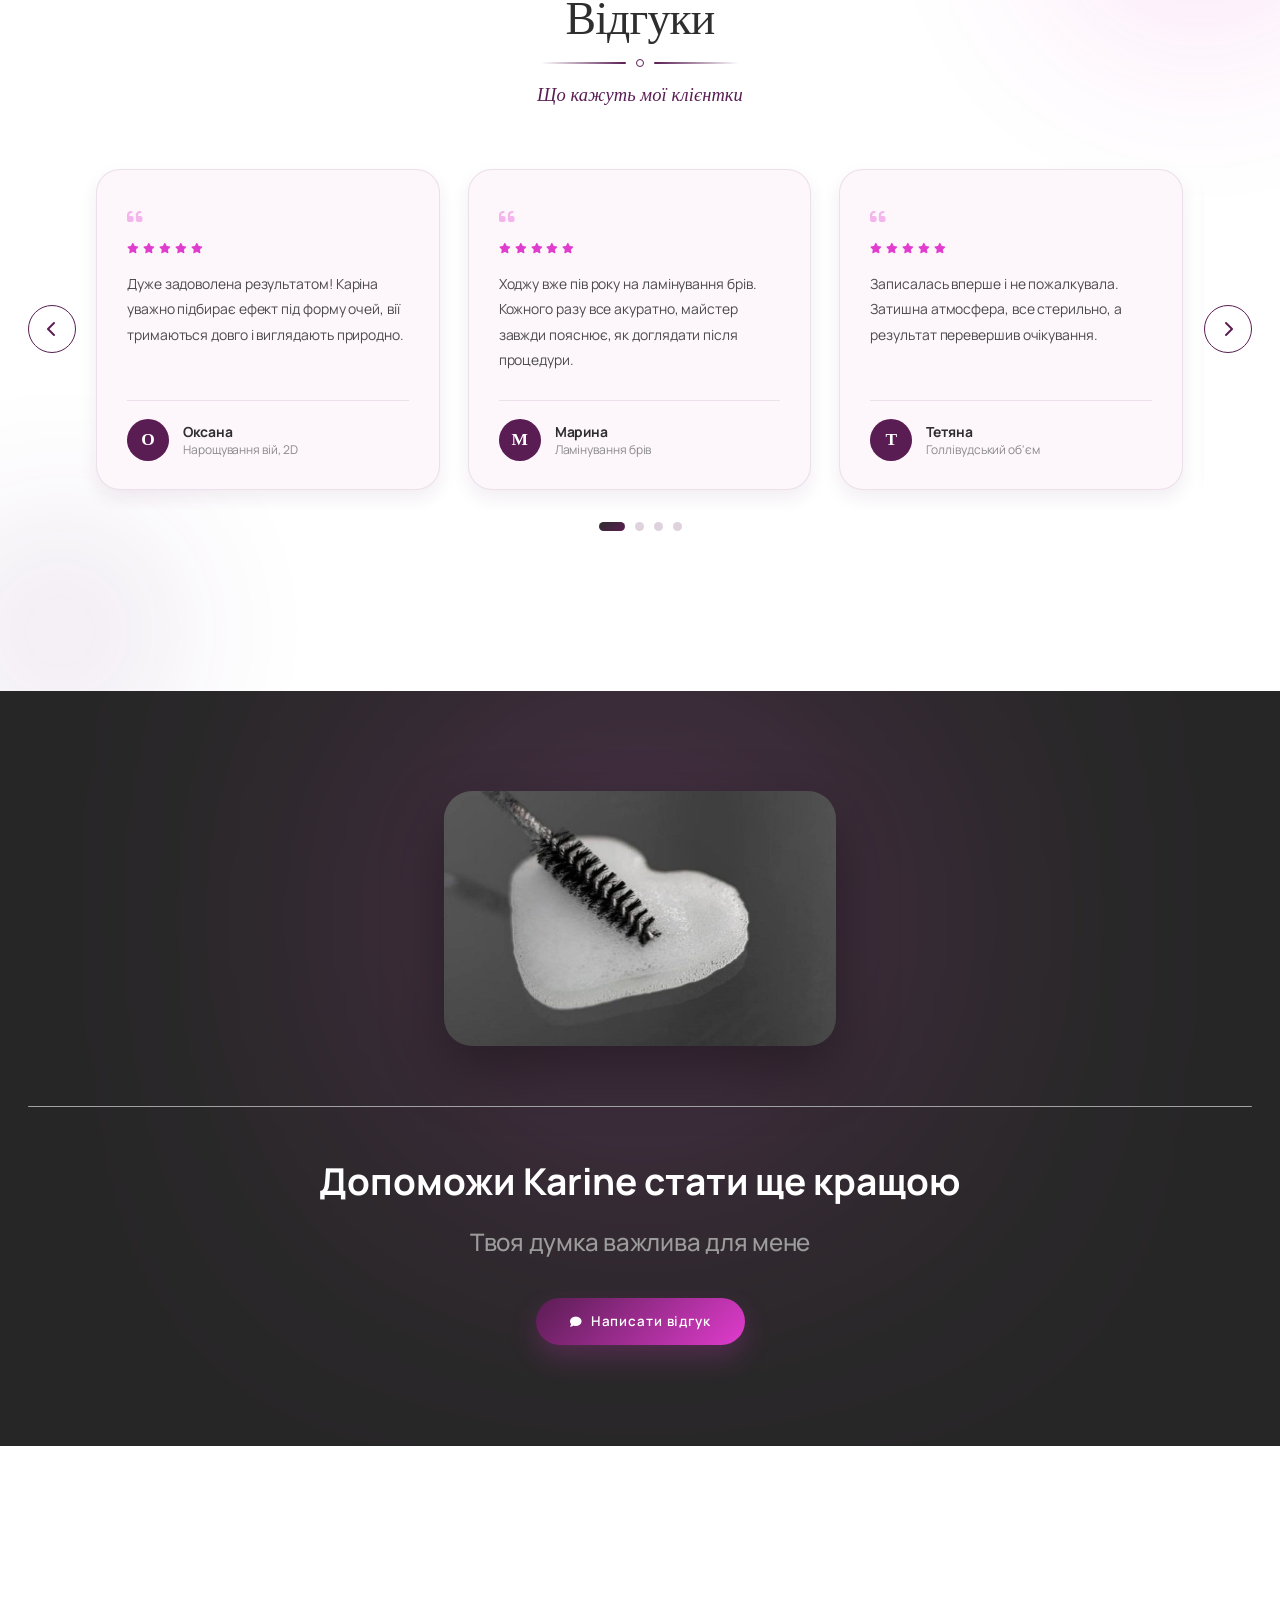
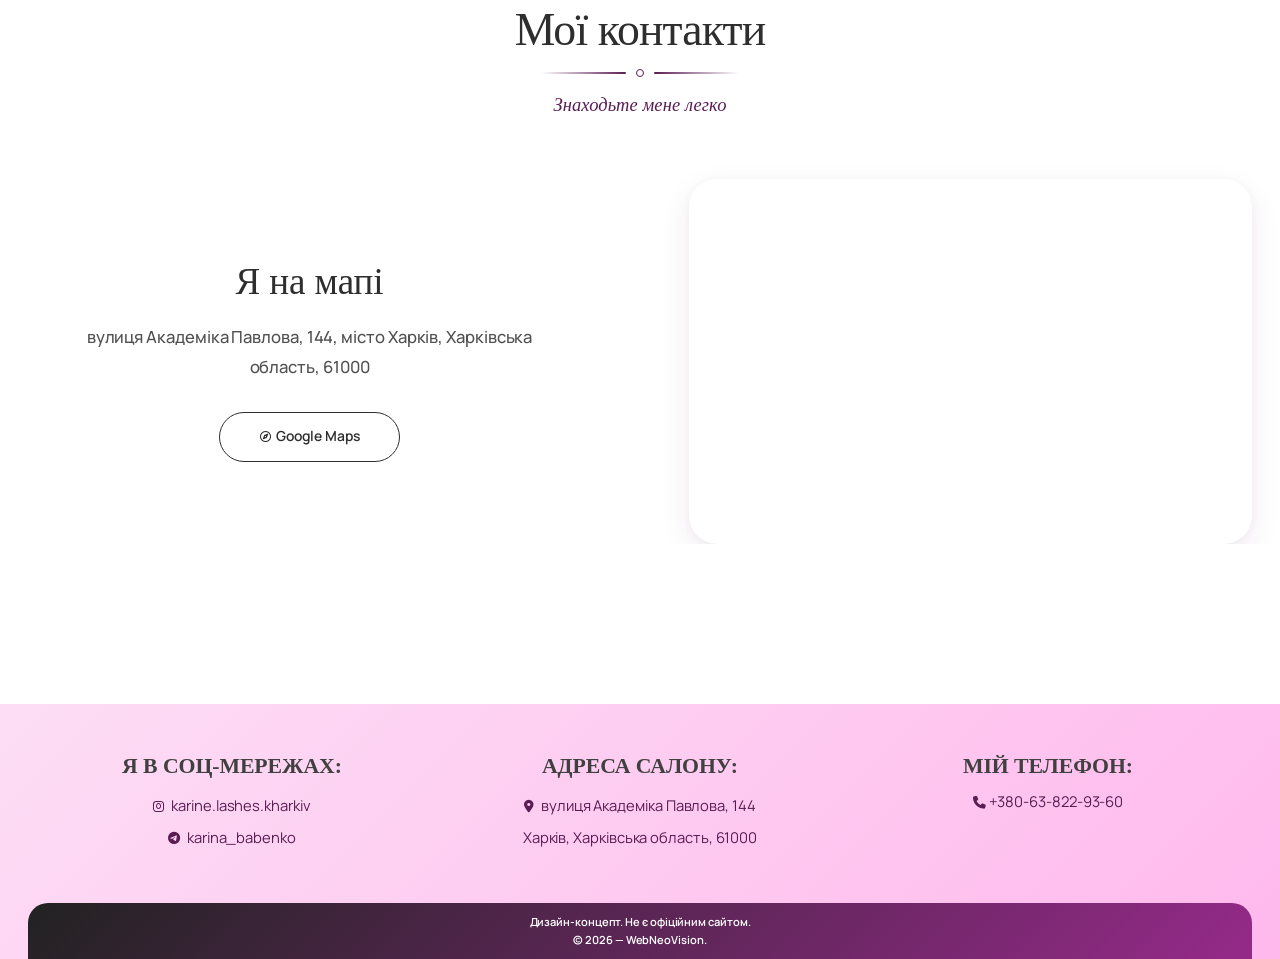
==== commit ae05dd02: "Third commit" ====
--- a/index.html
+++ b/index.html
@@ -33,6 +33,7 @@
                 <li><a href="#price">Прайс</a></li>
                 <li><a href="#works">Мої роботи</a></li>
                 <li><a href="#faq">FAQ</a></li>
+                <li><a href="#reviews">Відгуки</a></li>
                 <li><a href="#contacts">Контакти</a></li>
             </ul>
 
@@ -54,6 +55,7 @@
         <li><a href="#price">Прайс</a></li>
         <li><a href="#works">Мої роботи</a></li>
         <li><a href="#faq">FAQ</a></li>
+        <li><a href="#reviews">Відгуки</a></li>
         <li><a href="#contacts">Контакти</a></li>
     </ul>
 
@@ -239,6 +241,157 @@
             <div class="faq__item reveal"><button class="faq__question"><span>Що не можна робити з нарощеними віями?</span><i class="fa-solid fa-chevron-down"></i></button><div class="faq__answer"><img class="answer_img" src="img/portrait.jpg" alt="karine">Не рекомендується сильно терти очі, використовувати жирні косметичні засоби в зоні повік, спати обличчям у подушку та механічно пошкоджувати вії. Також важливо дотримуватися рекомендацій щодо догляду після процедури.</div></div>
             <div class="faq__item reveal"><button class="faq__question"><span>Чи потрібно якось готуватися до процедури нарощування вій?</span><i class="fa-solid fa-chevron-down"></i></button><div class="faq__answer"><img class="answer_img" src="img/portrait.jpg" alt="karine">Спеціальної підготовки не потрібно, але для найкращого результату рекомендую прийти без макіяжу очей, не використовувати жирні креми та олії в зоні повік у день процедури, а також за добу до нарощування уникати сауни, лазні та процедур із сильним розпарюванням обличчя.</div></div>
             <div class="faq__item reveal"><button class="faq__question"><span>Чи потрібна передоплата?</span><i class="fa-solid fa-chevron-down"></i></button><div class="faq__answer"><img class="answer_img" src="img/portrait.jpg" alt="karine">Так, для підтвердження запису необхідно внести передоплату. Це допомагає забронювати обраний час і зробити розклад максимально зручним для всіх клієнтів. Розмір передоплати та спосіб її внесення обговорюються під час запису.</div></div>
+        </div>
+    </section>
+
+    <!-- ==================== ВІДГУКИ ==================== -->
+    <section class="reviews" id="reviews">
+        <div class="container">
+
+            <h1 class="my_features">Відгуки</h1>
+            <div class="hr_wr"><div class="hr1_usual"></div><i class="square-outline"></i><div class="hr2_usual"></div></div>
+            <h2 class="my_features_sub">Що кажуть мої клієнтки</h2>
+
+            <div class="reviews-slider reveal">
+
+                <button class="reviews-slider__arrow reviews-slider__arrow--prev" aria-label="Попередній відгук">
+                    <i class="fa-solid fa-chevron-left"></i>
+                </button>
+
+                <div class="reviews-slider__viewport">
+                    <div class="reviews-slider__track">
+
+                        <div class="review-card">
+                            <i class="fa-solid fa-quote-left review-card__quote-icon"></i>
+                            <div class="review-card__stars">
+                                <i class="fa-solid fa-star"></i><i class="fa-solid fa-star"></i>
+                                <i class="fa-solid fa-star"></i><i class="fa-solid fa-star"></i>
+                                <i class="fa-solid fa-star"></i>
+                            </div>
+                            <p class="review-card__text">
+                                Дуже задоволена результатом! Каріна уважно підбирає ефект під форму очей,
+                                вії тримаються довго і виглядають природно.
+                            </p>
+                            <div class="review-card__footer">
+                                <div class="review-card__avatar">О</div>
+                                <div class="review-card__meta">
+                                    <span class="review-card__name">Оксана</span>
+                                    <span class="review-card__service">Нарощування вій, 2D</span>
+                                </div>
+                            </div>
+                        </div>
+
+                        <div class="review-card">
+                            <i class="fa-solid fa-quote-left review-card__quote-icon"></i>
+                            <div class="review-card__stars">
+                                <i class="fa-solid fa-star"></i><i class="fa-solid fa-star"></i>
+                                <i class="fa-solid fa-star"></i><i class="fa-solid fa-star"></i>
+                                <i class="fa-solid fa-star"></i>
+                            </div>
+                            <p class="review-card__text">
+                                Ходжу вже пів року на ламінування брів. Кожного разу все акуратно,
+                                майстер завжди пояснює, як доглядати після процедури.
+                            </p>
+                            <div class="review-card__footer">
+                                <div class="review-card__avatar">М</div>
+                                <div class="review-card__meta">
+                                    <span class="review-card__name">Марина</span>
+                                    <span class="review-card__service">Ламінування брів</span>
+                                </div>
+                            </div>
+                        </div>
+
+                        <div class="review-card">
+                            <i class="fa-solid fa-quote-left review-card__quote-icon"></i>
+                            <div class="review-card__stars">
+                                <i class="fa-solid fa-star"></i><i class="fa-solid fa-star"></i>
+                                <i class="fa-solid fa-star"></i><i class="fa-solid fa-star"></i>
+                                <i class="fa-solid fa-star"></i>
+                            </div>
+                            <p class="review-card__text">
+                                Записалась вперше і не пожалкувала. Затишна атмосфера, все стерильно,
+                                а результат перевершив очікування.
+                            </p>
+                            <div class="review-card__footer">
+                                <div class="review-card__avatar">Т</div>
+                                <div class="review-card__meta">
+                                    <span class="review-card__name">Тетяна</span>
+                                    <span class="review-card__service">Голлівудський об'єм</span>
+                                </div>
+                            </div>
+                        </div>
+
+                        <div class="review-card">
+                            <i class="fa-solid fa-quote-left review-card__quote-icon"></i>
+                            <div class="review-card__stars">
+                                <i class="fa-solid fa-star"></i><i class="fa-solid fa-star"></i>
+                                <i class="fa-solid fa-star"></i><i class="fa-solid fa-star"></i>
+                                <i class="fa-solid fa-star"></i>
+                            </div>
+                            <p class="review-card__text">
+                                Дуже дбайлива й уважна майстриня. Порадила ефект, який ідеально
+                                підійшов під форму моїх очей — виглядає дуже природно.
+                            </p>
+                            <div class="review-card__footer">
+                                <div class="review-card__avatar">К</div>
+                                <div class="review-card__meta">
+                                    <span class="review-card__name">Катерина</span>
+                                    <span class="review-card__service">Нарощування вій, 3D</span>
+                                </div>
+                            </div>
+                        </div>
+
+                        <div class="review-card">
+                            <i class="fa-solid fa-quote-left review-card__quote-icon"></i>
+                            <div class="review-card__stars">
+                                <i class="fa-solid fa-star"></i><i class="fa-solid fa-star"></i>
+                                <i class="fa-solid fa-star"></i><i class="fa-solid fa-star"></i>
+                                <i class="fa-solid fa-star"></i>
+                            </div>
+                            <p class="review-card__text">
+                                Прийшла на корекцію брів і залишилась в захваті — форма ідеальна,
+                                симетрія на найвищому рівні. Точно повернусь ще!
+                            </p>
+                            <div class="review-card__footer">
+                                <div class="review-card__avatar">Н</div>
+                                <div class="review-card__meta">
+                                    <span class="review-card__name">Наталія</span>
+                                    <span class="review-card__service">Корекція + фарбування брів</span>
+                                </div>
+                            </div>
+                        </div>
+
+                        <div class="review-card">
+                            <i class="fa-solid fa-quote-left review-card__quote-icon"></i>
+                            <div class="review-card__stars">
+                                <i class="fa-solid fa-star"></i><i class="fa-solid fa-star"></i>
+                                <i class="fa-solid fa-star"></i><i class="fa-solid fa-star"></i>
+                                <i class="fa-solid fa-star"></i>
+                            </div>
+                            <p class="review-card__text">
+                                Дякую за терпіння і професіоналізм! Пояснила кожен етап процедури,
+                                результат тримається набагато довше, ніж я очікувала.
+                            </p>
+                            <div class="review-card__footer">
+                                <div class="review-card__avatar">Ю</div>
+                                <div class="review-card__meta">
+                                    <span class="review-card__name">Юлія</span>
+                                    <span class="review-card__service">Ламінування вій</span>
+                                </div>
+                            </div>
+                        </div>
+
+                    </div>
+                </div>
+
+                <button class="reviews-slider__arrow reviews-slider__arrow--next" aria-label="Наступний відгук">
+                    <i class="fa-solid fa-chevron-right"></i>
+                </button>
+
+            </div>
+
+            <div class="reviews-slider__dots"></div>
+
         </div>
     </section>
 
@@ -366,5 +519,105 @@
         }, { threshold: 0.15 });
         document.querySelectorAll('.reveal').forEach(el => revealObserver.observe(el));
     </script>
+    <script>
+        (function () {
+            const track = document.querySelector('.reviews-slider__track');
+            const viewport = document.querySelector('.reviews-slider__viewport');
+            const prevBtn = document.querySelector('.reviews-slider__arrow--prev');
+            const nextBtn = document.querySelector('.reviews-slider__arrow--next');
+            const dotsWrap = document.querySelector('.reviews-slider__dots');
+
+            if (!track || !viewport) return;
+
+            const cards = Array.from(track.children);
+            let currentIndex = 0;
+            let cardsPerView = 3;
+            let autoplayTimer = null;
+
+            function getCardsPerView() {
+                const width = window.innerWidth;
+                if (width <= 700) return 1;
+                if (width <= 1000) return 2;
+                return 3;
+            }
+
+            function getMaxIndex() {
+                return Math.max(0, cards.length - cardsPerView);
+            }
+
+            function renderDots() {
+                dotsWrap.innerHTML = '';
+                const dotCount = getMaxIndex() + 1;
+
+                for (let i = 0; i < dotCount; i++) {
+                    const dot = document.createElement('button');
+                    dot.classList.add('reviews-slider__dot');
+                    if (i === currentIndex) dot.classList.add('is-active');
+                    dot.setAttribute('aria-label', `Слайд ${i + 1}`);
+                    dot.addEventListener('click', () => goTo(i));
+                    dotsWrap.appendChild(dot);
+                }
+            }
+
+            function updateSlider() {
+                const cardWidth = cards[0].getBoundingClientRect().width;
+                const gap = parseFloat(getComputedStyle(track).gap) || 0;
+                const offset = currentIndex * (cardWidth + gap);
+                track.style.transform = `translateX(-${offset}px)`;
+
+                document.querySelectorAll('.reviews-slider__dot').forEach((dot, i) => {
+                    dot.classList.toggle('is-active', i === currentIndex);
+                });
+            }
+
+            function goTo(index) {
+                const maxIndex = getMaxIndex();
+                currentIndex = Math.max(0, Math.min(index, maxIndex));
+                updateSlider();
+                resetAutoplay();
+            }
+
+            function next() {
+                const maxIndex = getMaxIndex();
+                currentIndex = currentIndex >= maxIndex ? 0 : currentIndex + 1;
+                updateSlider();
+            }
+
+            function prev() {
+                const maxIndex = getMaxIndex();
+                currentIndex = currentIndex <= 0 ? maxIndex : currentIndex - 1;
+                updateSlider();
+            }
+
+            function resetAutoplay() {
+                clearInterval(autoplayTimer);
+                autoplayTimer = setInterval(next, 5000);
+            }
+
+            function handleResize() {
+                cardsPerView = getCardsPerView();
+                currentIndex = Math.min(currentIndex, getMaxIndex());
+                renderDots();
+                updateSlider();
+            }
+
+            nextBtn.addEventListener('click', () => {
+                next();
+                resetAutoplay();
+            });
+
+            prevBtn.addEventListener('click', () => {
+                prev();
+                resetAutoplay();
+            });
+
+            window.addEventListener('resize', handleResize);
+
+            cardsPerView = getCardsPerView();
+            renderDots();
+            updateSlider();
+            resetAutoplay();
+        })();
+    </script>
 </body>
 </html>
--- a/css/main.css
+++ b/css/main.css
@@ -1031,9 +1031,10 @@
     padding-top: 0px;
     padding-bottom: 160px;
     position: relative;
-}
-
-.works::before {
+    background: #fff;
+}
+
+/*.works::before {
     content: "";
     position: absolute;
     width: 140px;
@@ -1059,7 +1060,7 @@
     left: 10%;
     transform: translateX(-50%);
     z-index: -1;
-}
+}*/
 
 .works_header_container {
     display: flex;
@@ -1081,7 +1082,7 @@
     text-align: center;
 }
 
-.my_works::after {
+/*.my_works::after {
     content: "";
     position: absolute;
     width: 20px;
@@ -1093,7 +1094,7 @@
     left: 44%;
     transform: translateX(-50%);
     z-index: -1;
-}
+}*/
 
 .works__grid {
     display: flex;
@@ -1378,6 +1379,250 @@
     color: #e03ccd;
 }
 
+/* ==================== ВІДГУКИ ==================== */
+.reviews {
+    position: relative;
+    padding-top: 160px;
+    padding-bottom: 160px;
+    background: #fff;
+    overflow: hidden;
+}
+
+.reviews::before {
+    content: "";
+    position: absolute;
+    width: 320px;
+    height: 320px;
+    border-radius: 50%;
+    background: #e03ccd;
+    opacity: 0.12;
+    filter: blur(90px);
+    top: -100px;
+    right: -80px;
+    z-index: 0;
+}
+
+.reviews::after {
+    content: "";
+    position: absolute;
+    width: 240px;
+    height: 240px;
+    border-radius: 50%;
+    background: #62297d;
+    opacity: 0.1;
+    filter: blur(80px);
+    bottom: -60px;
+    left: -60px;
+    z-index: 0;
+}
+
+.reviews .container {
+    position: relative;
+    z-index: 1;
+}
+
+
+/* ==================== СЛАЙДЕР — КАРКАС ==================== */
+.reviews-slider {
+    display: flex;
+    align-items: center;
+    gap: 20px;
+    margin-top: 40px;
+}
+
+.reviews-slider__viewport {
+    flex: 1;
+    overflow: hidden;
+    padding: 20px 20px;      /* ← запас простору зверху й знизу для hover-підйому та тіні */
+    margin: -20px -20px;       /* ← компенсує doданий padding, щоб layout сторінки не зсунувся */
+}
+
+.reviews-slider__track {
+    display: flex;
+    gap: 28px;
+    transition: transform 0.5s cubic-bezier(0.25, 0.8, 0.25, 1);
+}
+
+
+/* ==================== СТРІЛКИ ==================== */
+.reviews-slider__arrow {
+    flex-shrink: 0;
+    width: 48px;
+    height: 48px;
+    display: flex;
+    align-items: center;
+    justify-content: center;
+    border: 1.5px solid #5a1d53;
+    background: #fff;
+    border-radius: 50%;
+    color: #5a1d53;
+    font-size: 16px;
+    cursor: pointer;
+    transition: 0.3s ease;
+}
+
+.reviews-slider__arrow:hover {
+    background: #5a1d53;
+    color: #fff;
+    transform: translateY(-2px);
+}
+
+
+/* ==================== ТОЧКИ-ІНДИКАТОРИ ==================== */
+.reviews-slider__dots {
+    display: flex;
+    justify-content: center;
+    gap: 10px;
+    margin-top: 32px;
+}
+
+.reviews-slider__dot {
+    width: 9px;
+    height: 9px;
+    border-radius: 50%;
+    background: rgba(90, 29, 83, 0.2);
+    border: none;
+    cursor: pointer;
+    padding: 0;
+    transition: 0.3s ease;
+}
+
+.reviews-slider__dot.is-active {
+    width: 26px;
+    border-radius: 5px;
+    background: linear-gradient(135deg, #2e2e2e 0%, #5a1d53 100%);
+}
+
+
+/* ==================== КАРТКА ВІДГУКУ ==================== */
+.review-card {
+    flex: 0 0 calc(33.333% - 19px);
+    padding: 36px 30px 28px;
+    background: #fdf6fb;
+    border: 1px solid rgba(90, 29, 83, 0.1);
+    border-radius: 24px;
+    box-shadow: 0 8px 18px rgba(90, 29, 83, 0.08);
+    transition: transform 0.4s ease, box-shadow 0.4s ease;
+}
+
+.review-card:hover {
+    transform: translateY(-6px);
+    box-shadow: 0 8px 18px rgba(90, 29, 83, 0.14);
+}
+
+.review-card__quote-icon {
+    font-size: 22px;
+    color: rgba(224, 60, 205, 0.35);
+    margin-bottom: 14px;
+    display: block;
+}
+
+.review-card__stars {
+    display: flex;
+    gap: 4px;
+    margin-bottom: 16px;
+}
+
+.review-card__stars i {
+    font-size: 13px;
+    color: #e03ccd;
+}
+
+.review-card__text {
+    font-size: 15px;
+    line-height: 1.7;
+    color: #4a4a4a;
+    margin-bottom: 24px;
+    min-height: 105px;
+}
+
+.review-card__footer {
+    display: flex;
+    align-items: center;
+    gap: 14px;
+    padding-top: 18px;
+    border-top: 1px solid rgba(90, 29, 83, 0.1);
+}
+
+.review-card__avatar {
+    width: 42px;
+    height: 42px;
+    flex-shrink: 0;
+    display: flex;
+    align-items: center;
+    justify-content: center;
+    border-radius: 50%;
+    background: linear-gradient(135deg, #5a1d53 0%, #5a1d53 100%);
+    color: #fff;
+    font-weight: 700;
+    font-size: 16px;
+    font-family: "EB Garamond", serif;
+}
+
+.review-card__meta {
+    display: flex;
+    flex-direction: column;
+}
+
+.review-card__name {
+    font-size: 15px;
+    font-weight: 700;
+    color: #2e2e2e;
+}
+
+.review-card__service {
+    font-size: 13px;
+    color: #8a8a8a;
+}
+
+
+/* ==================== CTA ==================== */
+.reviews__cta {
+    text-align: center;
+    margin-top: 60px;
+}
+
+.reviews__cta-text {
+    font-size: 17px;
+    font-weight: 600;
+    color: #62297d;
+    margin-bottom: 16px;
+    font-family: "EB Garamond", serif;
+    font-style: italic;
+}
+
+
+/* ==================== АДАПТИВНІСТЬ ==================== */
+@media (max-width: 1000px) {
+    .review-card {
+        flex: 0 0 calc(50% - 14px);
+    }
+}
+
+@media (max-width: 700px) {
+    .reviews {
+        padding-top: 100px;
+        padding-bottom: 100px;
+    }
+
+    .review-card {
+        flex: 0 0 100%;
+    }
+
+    .review-card__text {
+        min-height: unset;
+    }
+
+    .reviews-slider {
+        gap: 12px;
+    }
+
+    .reviews-slider__arrow {
+        width: 40px;
+        height: 40px;
+        font-size: 14px;
+    }
+}
 
 /* ==================== КОНТАКТИ ==================== */
 .contacts {
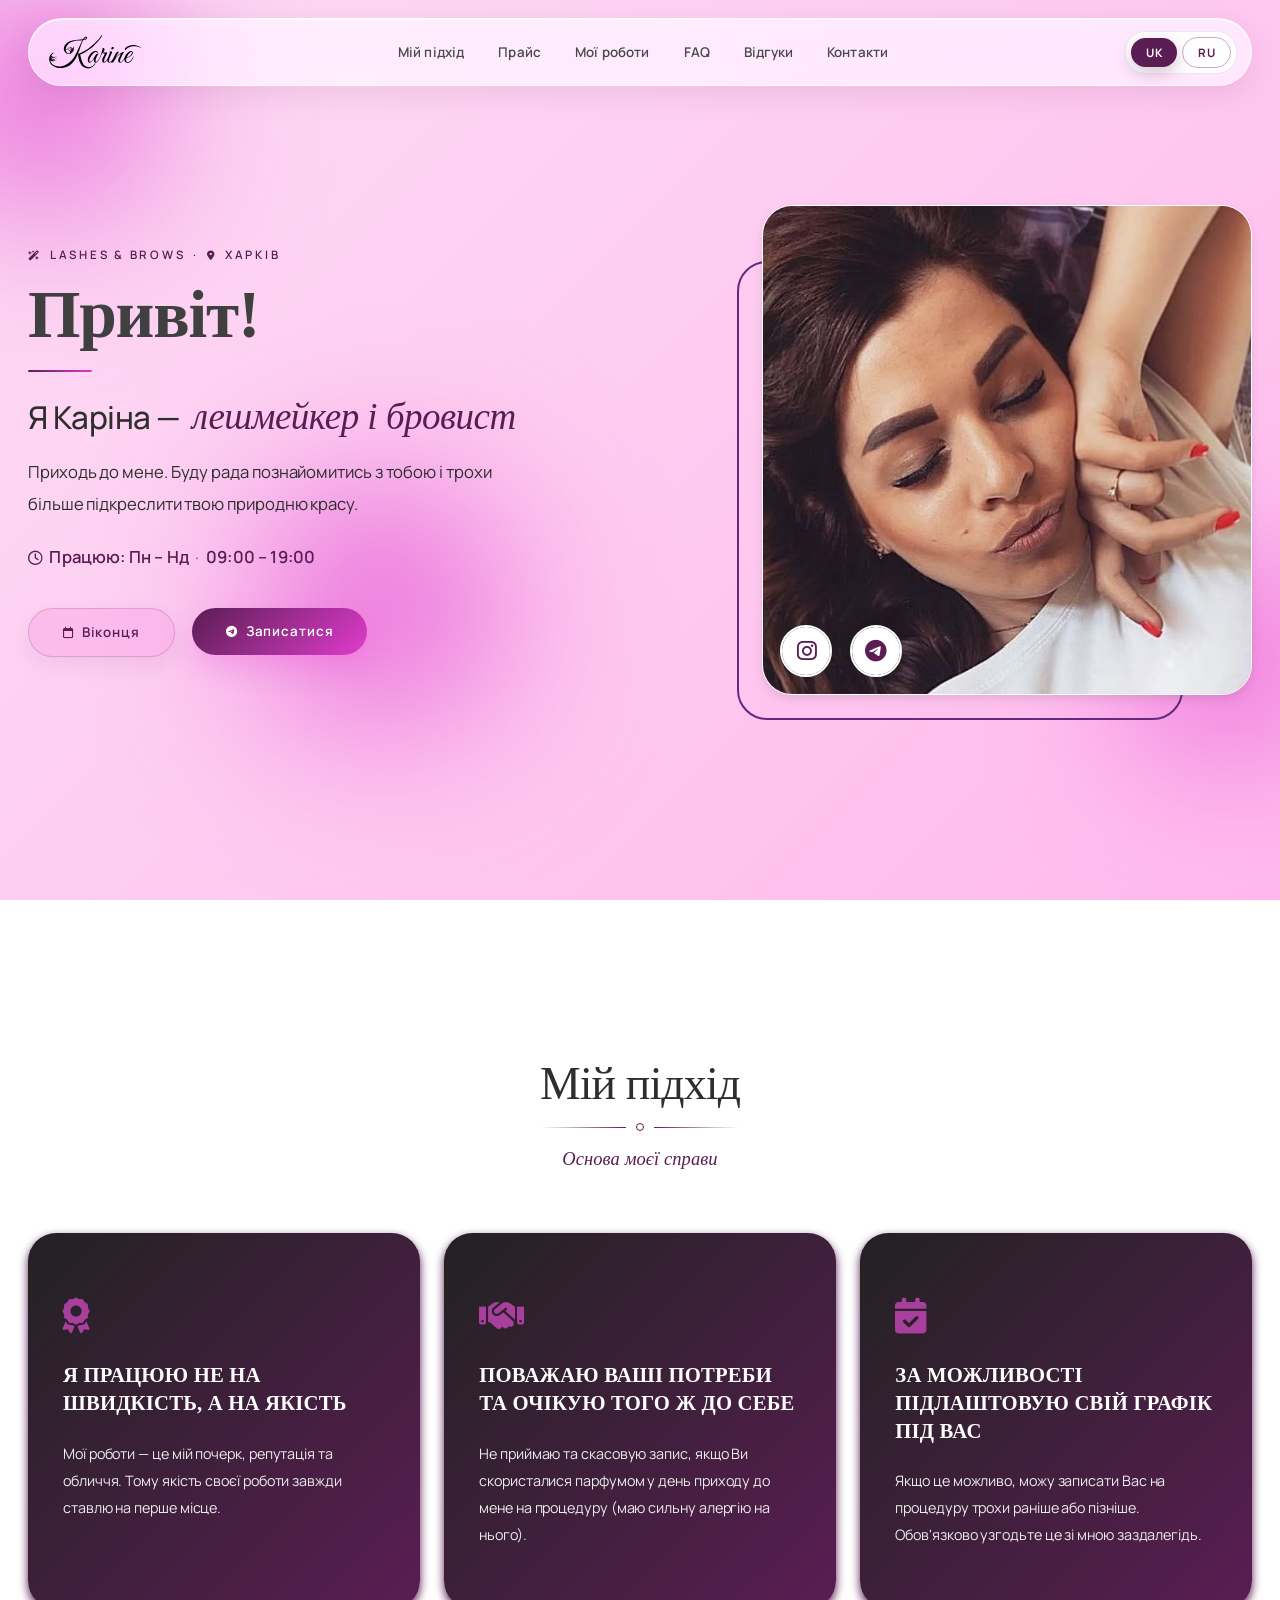
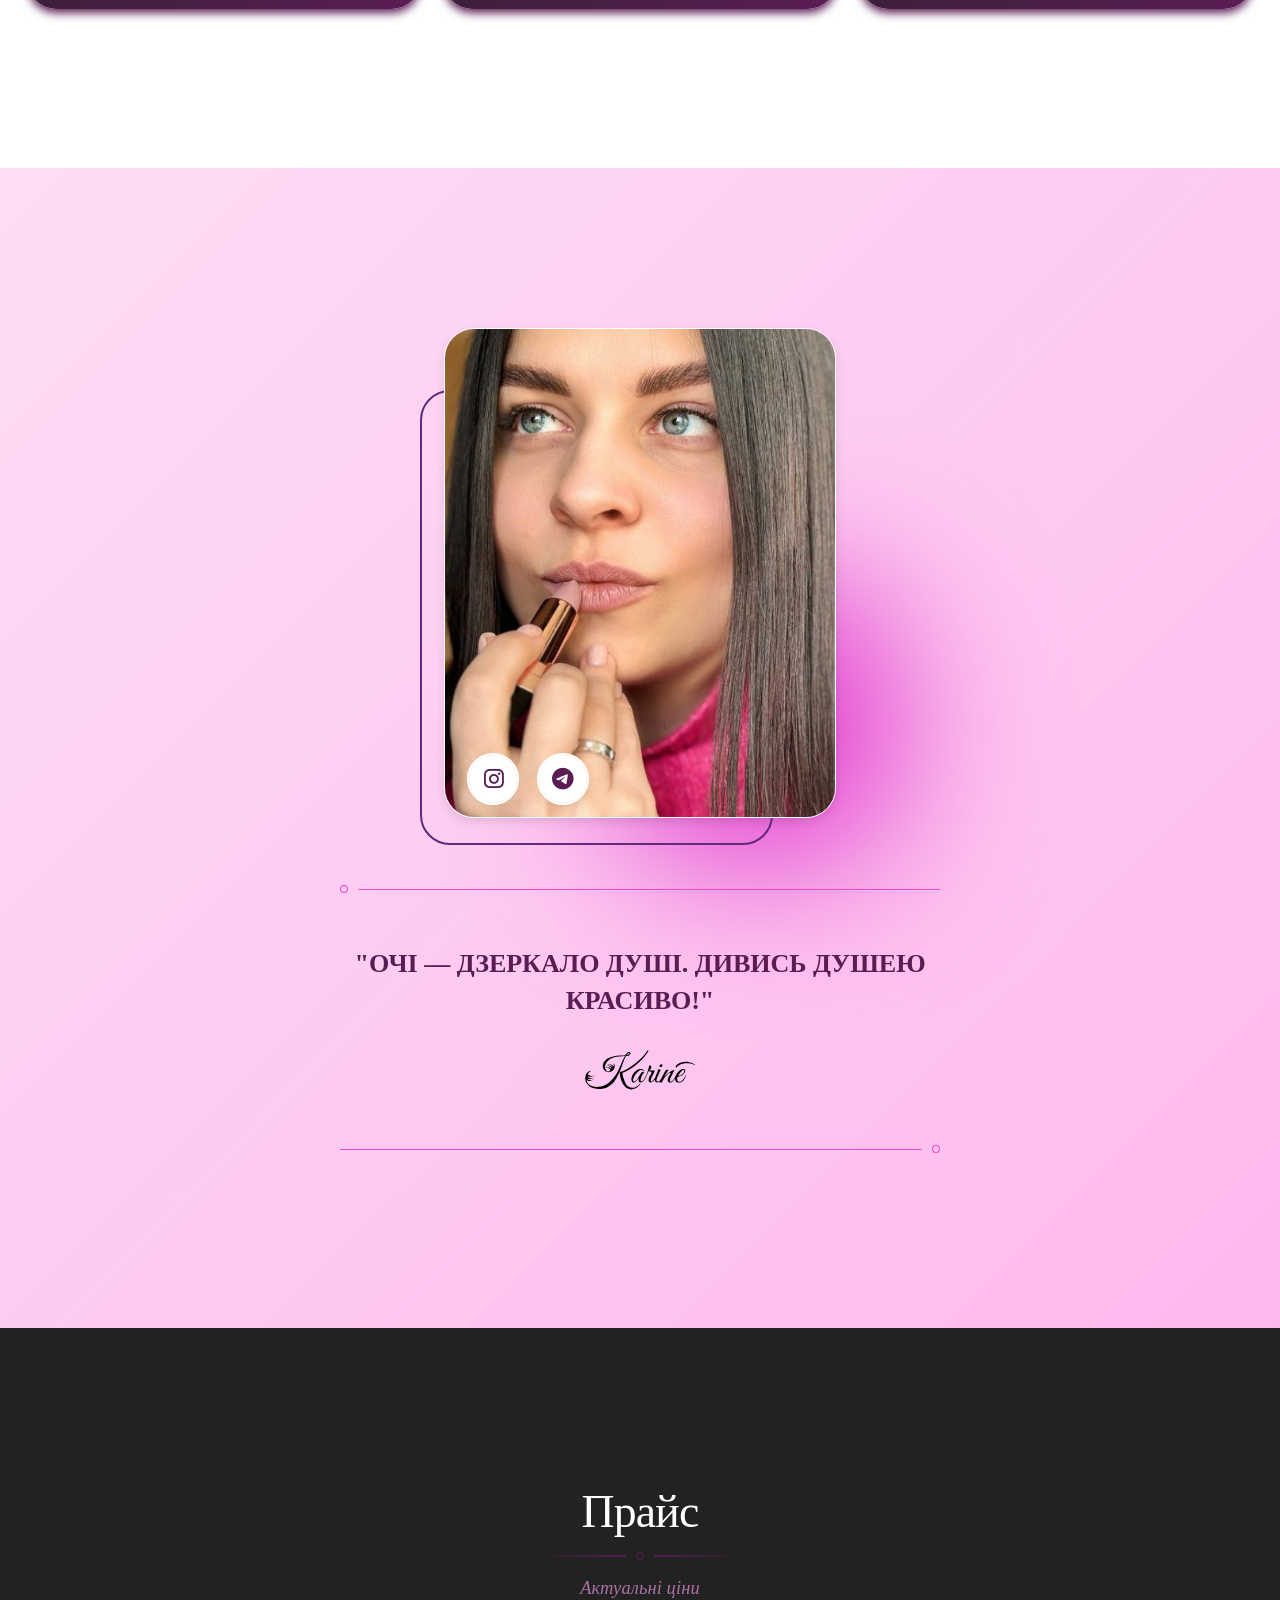
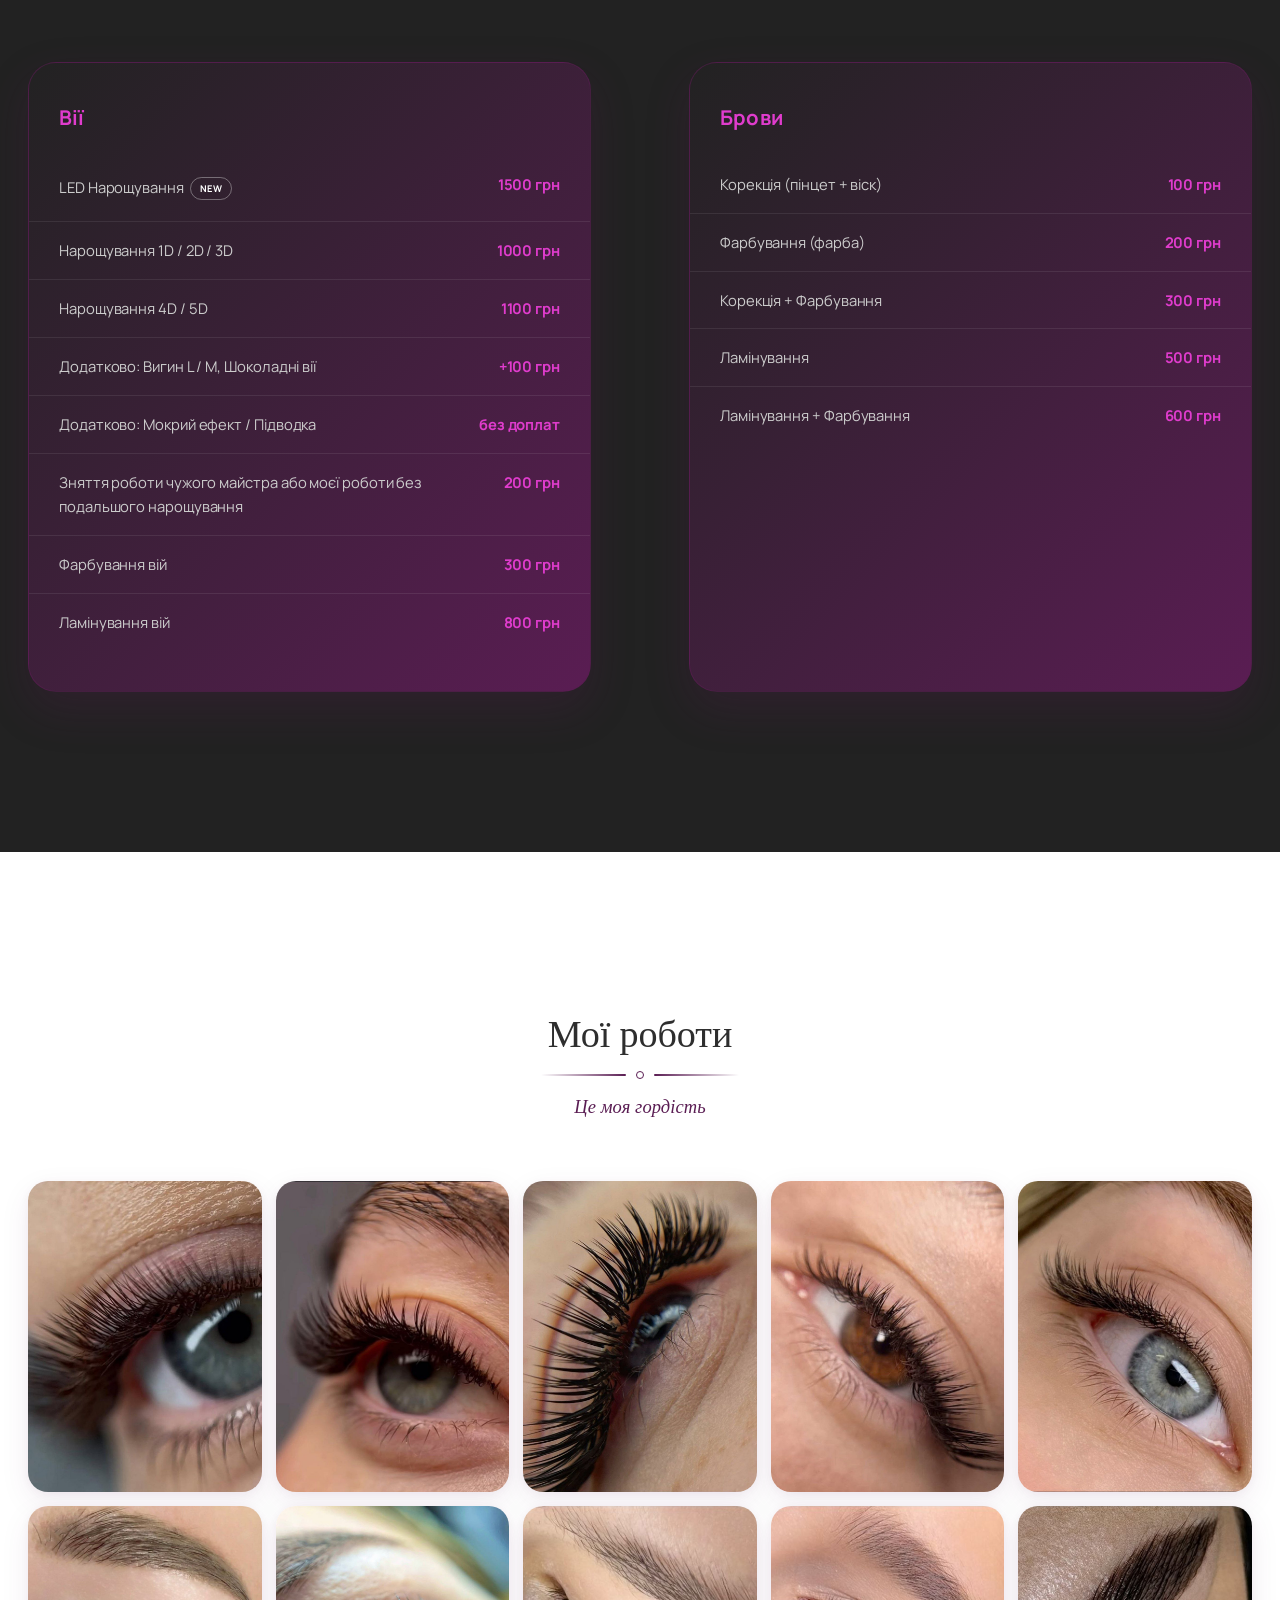
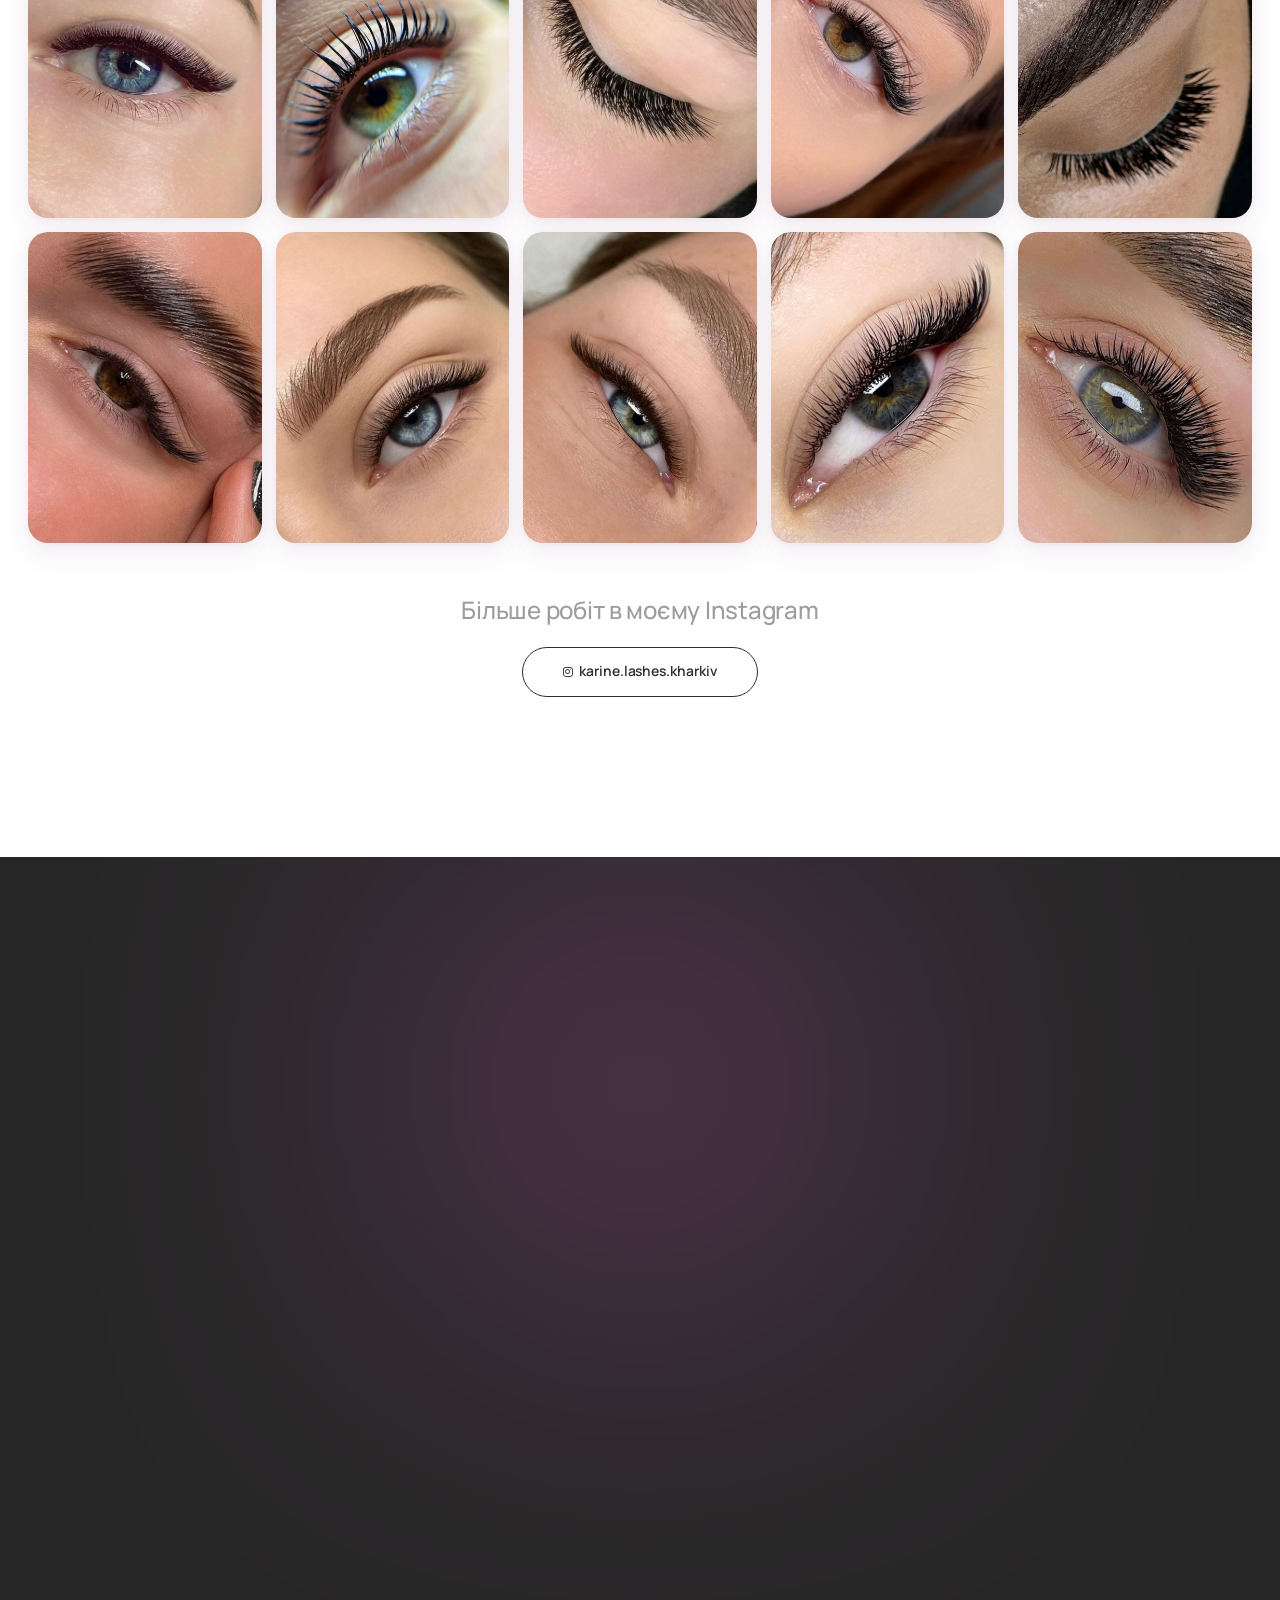
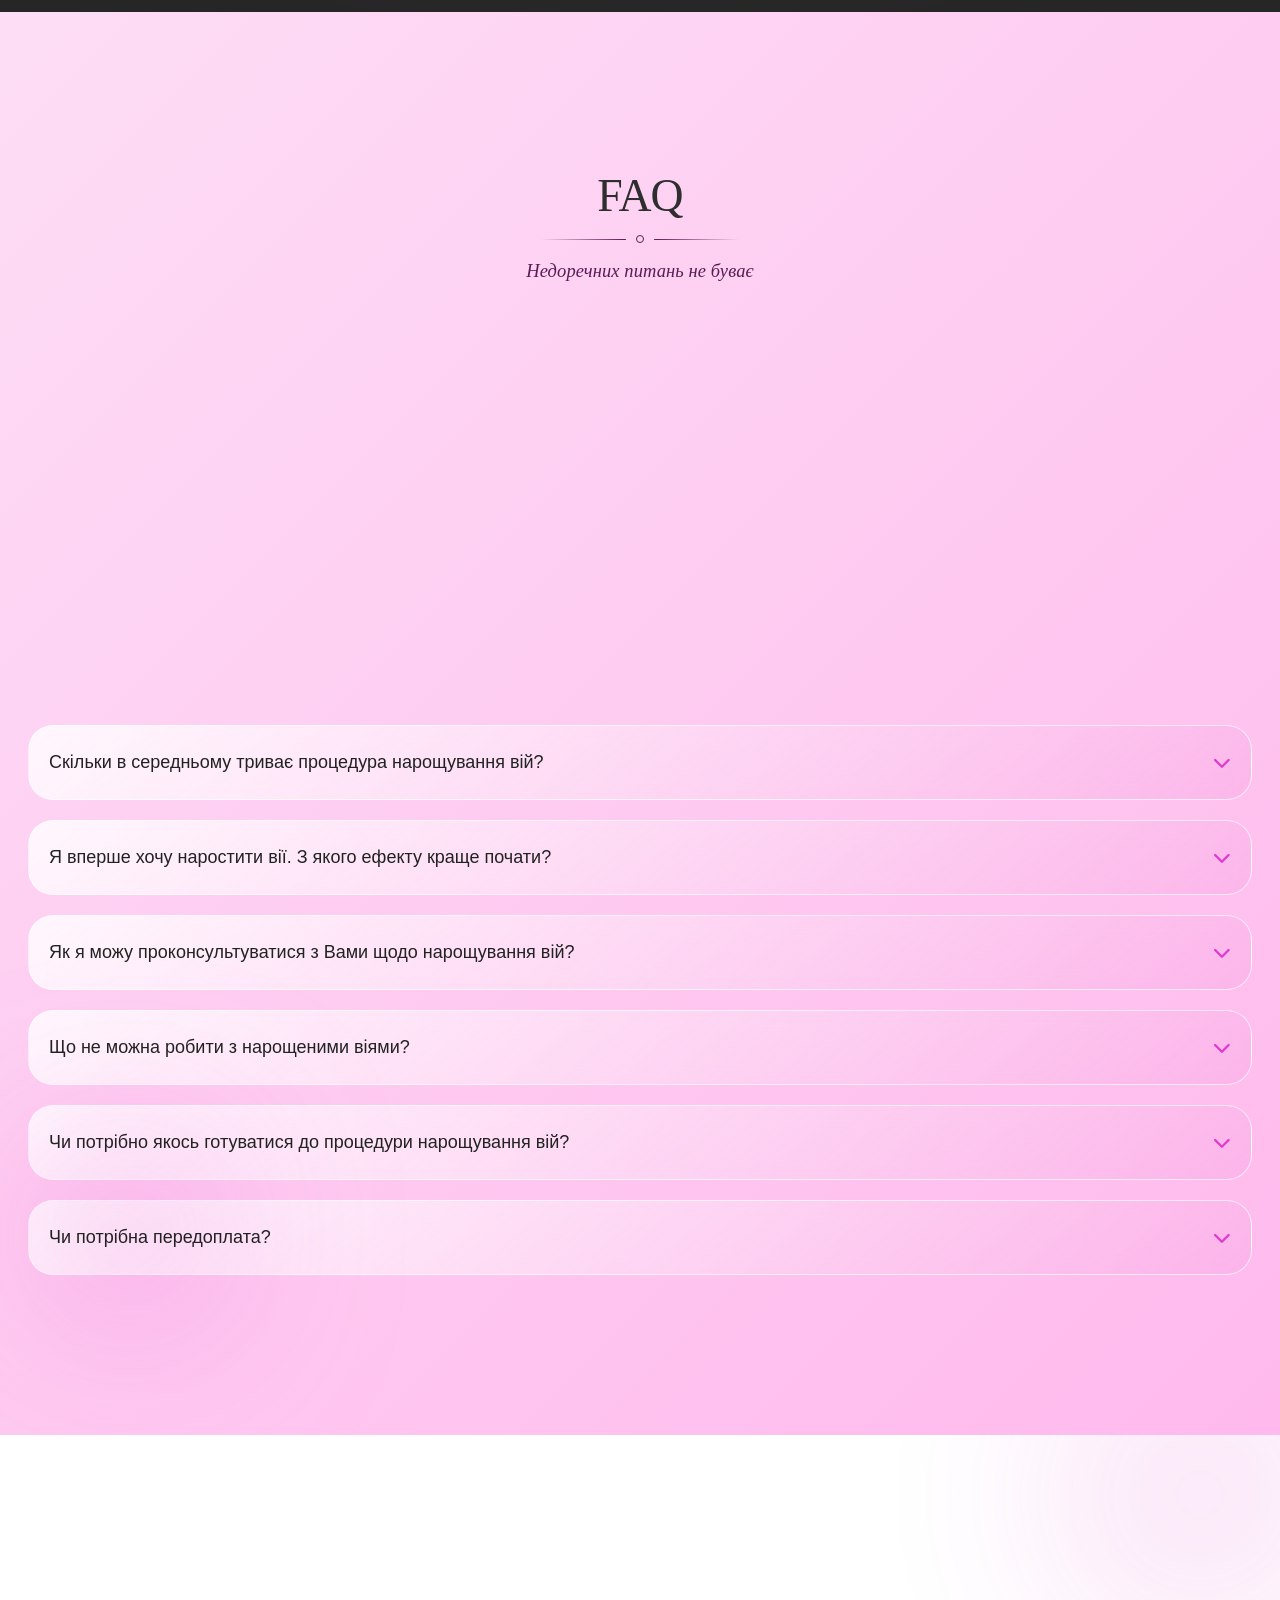
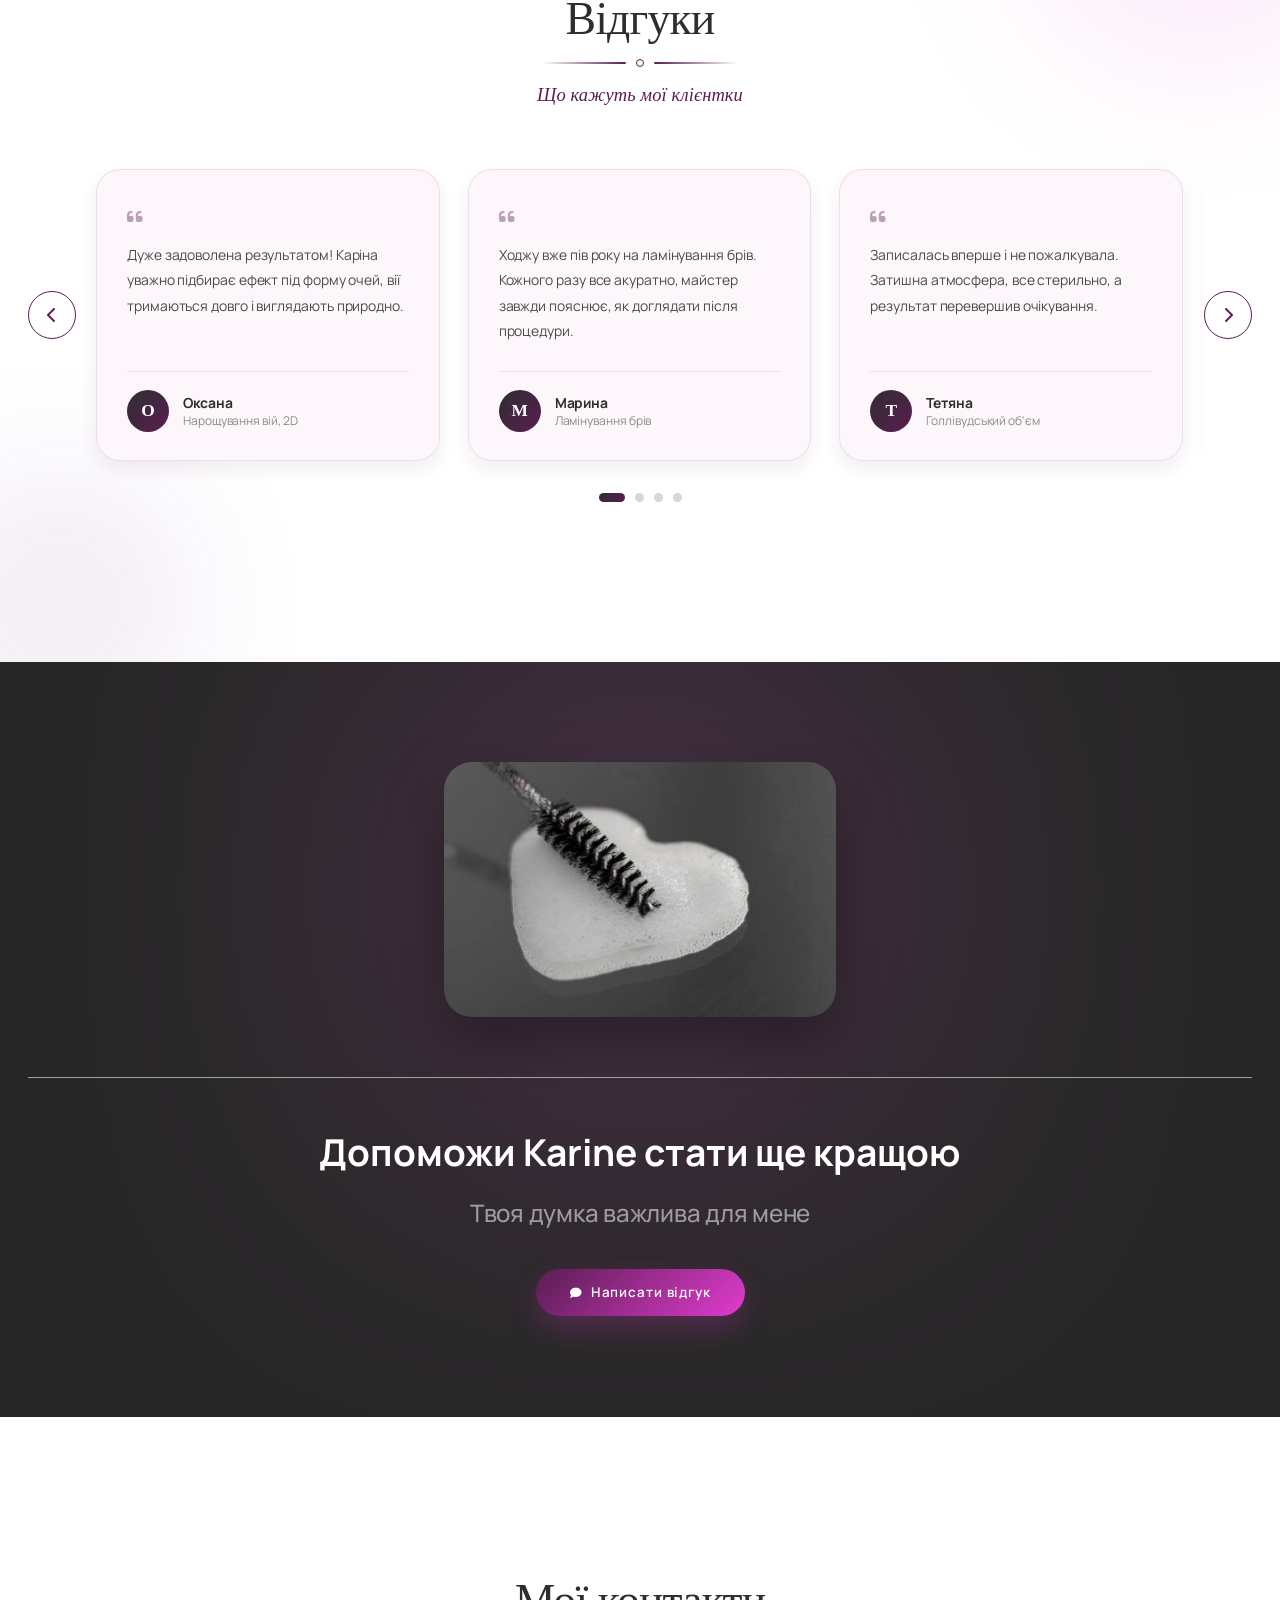
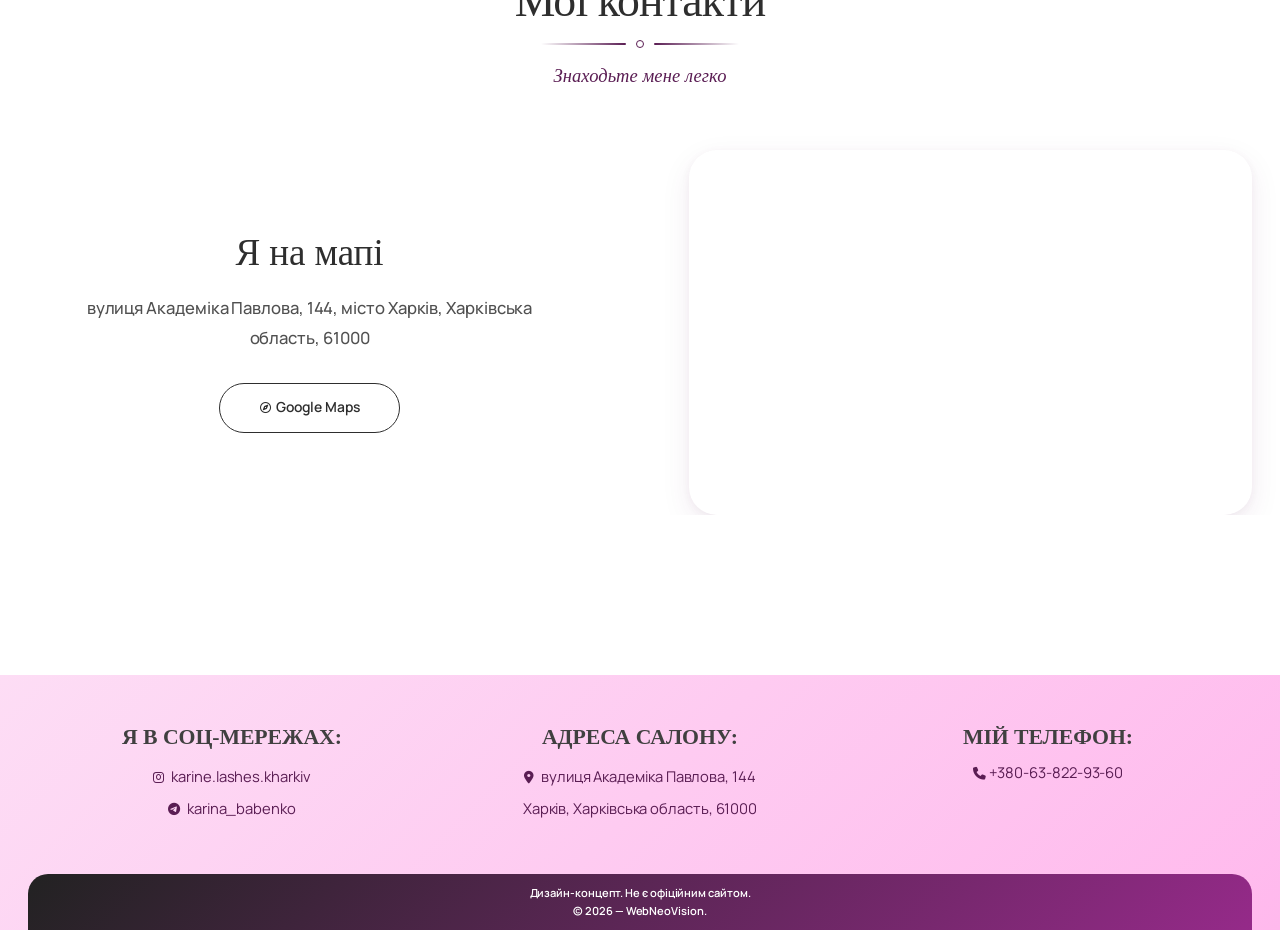
==== commit 3e3eea0d: "Fifth commit" ====
--- a/index.html
+++ b/index.html
@@ -263,11 +263,7 @@
 
                         <div class="review-card">
                             <i class="fa-solid fa-quote-left review-card__quote-icon"></i>
-                            <div class="review-card__stars">
-                                <i class="fa-solid fa-star"></i><i class="fa-solid fa-star"></i>
-                                <i class="fa-solid fa-star"></i><i class="fa-solid fa-star"></i>
-                                <i class="fa-solid fa-star"></i>
-                            </div>
+                            
                             <p class="review-card__text">
                                 Дуже задоволена результатом! Каріна уважно підбирає ефект під форму очей,
                                 вії тримаються довго і виглядають природно.
@@ -283,11 +279,7 @@
 
                         <div class="review-card">
                             <i class="fa-solid fa-quote-left review-card__quote-icon"></i>
-                            <div class="review-card__stars">
-                                <i class="fa-solid fa-star"></i><i class="fa-solid fa-star"></i>
-                                <i class="fa-solid fa-star"></i><i class="fa-solid fa-star"></i>
-                                <i class="fa-solid fa-star"></i>
-                            </div>
+                            
                             <p class="review-card__text">
                                 Ходжу вже пів року на ламінування брів. Кожного разу все акуратно,
                                 майстер завжди пояснює, як доглядати після процедури.
@@ -303,11 +295,7 @@
 
                         <div class="review-card">
                             <i class="fa-solid fa-quote-left review-card__quote-icon"></i>
-                            <div class="review-card__stars">
-                                <i class="fa-solid fa-star"></i><i class="fa-solid fa-star"></i>
-                                <i class="fa-solid fa-star"></i><i class="fa-solid fa-star"></i>
-                                <i class="fa-solid fa-star"></i>
-                            </div>
+                            
                             <p class="review-card__text">
                                 Записалась вперше і не пожалкувала. Затишна атмосфера, все стерильно,
                                 а результат перевершив очікування.
@@ -323,11 +311,7 @@
 
                         <div class="review-card">
                             <i class="fa-solid fa-quote-left review-card__quote-icon"></i>
-                            <div class="review-card__stars">
-                                <i class="fa-solid fa-star"></i><i class="fa-solid fa-star"></i>
-                                <i class="fa-solid fa-star"></i><i class="fa-solid fa-star"></i>
-                                <i class="fa-solid fa-star"></i>
-                            </div>
+                            
                             <p class="review-card__text">
                                 Дуже дбайлива й уважна майстриня. Порадила ефект, який ідеально
                                 підійшов під форму моїх очей — виглядає дуже природно.
@@ -343,11 +327,7 @@
 
                         <div class="review-card">
                             <i class="fa-solid fa-quote-left review-card__quote-icon"></i>
-                            <div class="review-card__stars">
-                                <i class="fa-solid fa-star"></i><i class="fa-solid fa-star"></i>
-                                <i class="fa-solid fa-star"></i><i class="fa-solid fa-star"></i>
-                                <i class="fa-solid fa-star"></i>
-                            </div>
+                            
                             <p class="review-card__text">
                                 Прийшла на корекцію брів і залишилась в захваті — форма ідеальна,
                                 симетрія на найвищому рівні. Точно повернусь ще!
@@ -363,11 +343,7 @@
 
                         <div class="review-card">
                             <i class="fa-solid fa-quote-left review-card__quote-icon"></i>
-                            <div class="review-card__stars">
-                                <i class="fa-solid fa-star"></i><i class="fa-solid fa-star"></i>
-                                <i class="fa-solid fa-star"></i><i class="fa-solid fa-star"></i>
-                                <i class="fa-solid fa-star"></i>
-                            </div>
+                            
                             <p class="review-card__text">
                                 Дякую за терпіння і професіоналізм! Пояснила кожен етап процедури,
                                 результат тримається набагато довше, ніж я очікувала.
--- a/css/main.css
+++ b/css/main.css
@@ -1512,9 +1512,10 @@
 
 .review-card__quote-icon {
     font-size: 22px;
-    color: rgba(224, 60, 205, 0.35);
+    color: #5a1d53;
     margin-bottom: 14px;
     display: block;
+    opacity: 0.4;
 }
 
 .review-card__stars {
@@ -1552,7 +1553,7 @@
     align-items: center;
     justify-content: center;
     border-radius: 50%;
-    background: linear-gradient(135deg, #5a1d53 0%, #5a1d53 100%);
+    background: linear-gradient(135deg, #2e2e2e 0%, #5a1d53 100%);
     color: #fff;
     font-weight: 700;
     font-size: 16px;
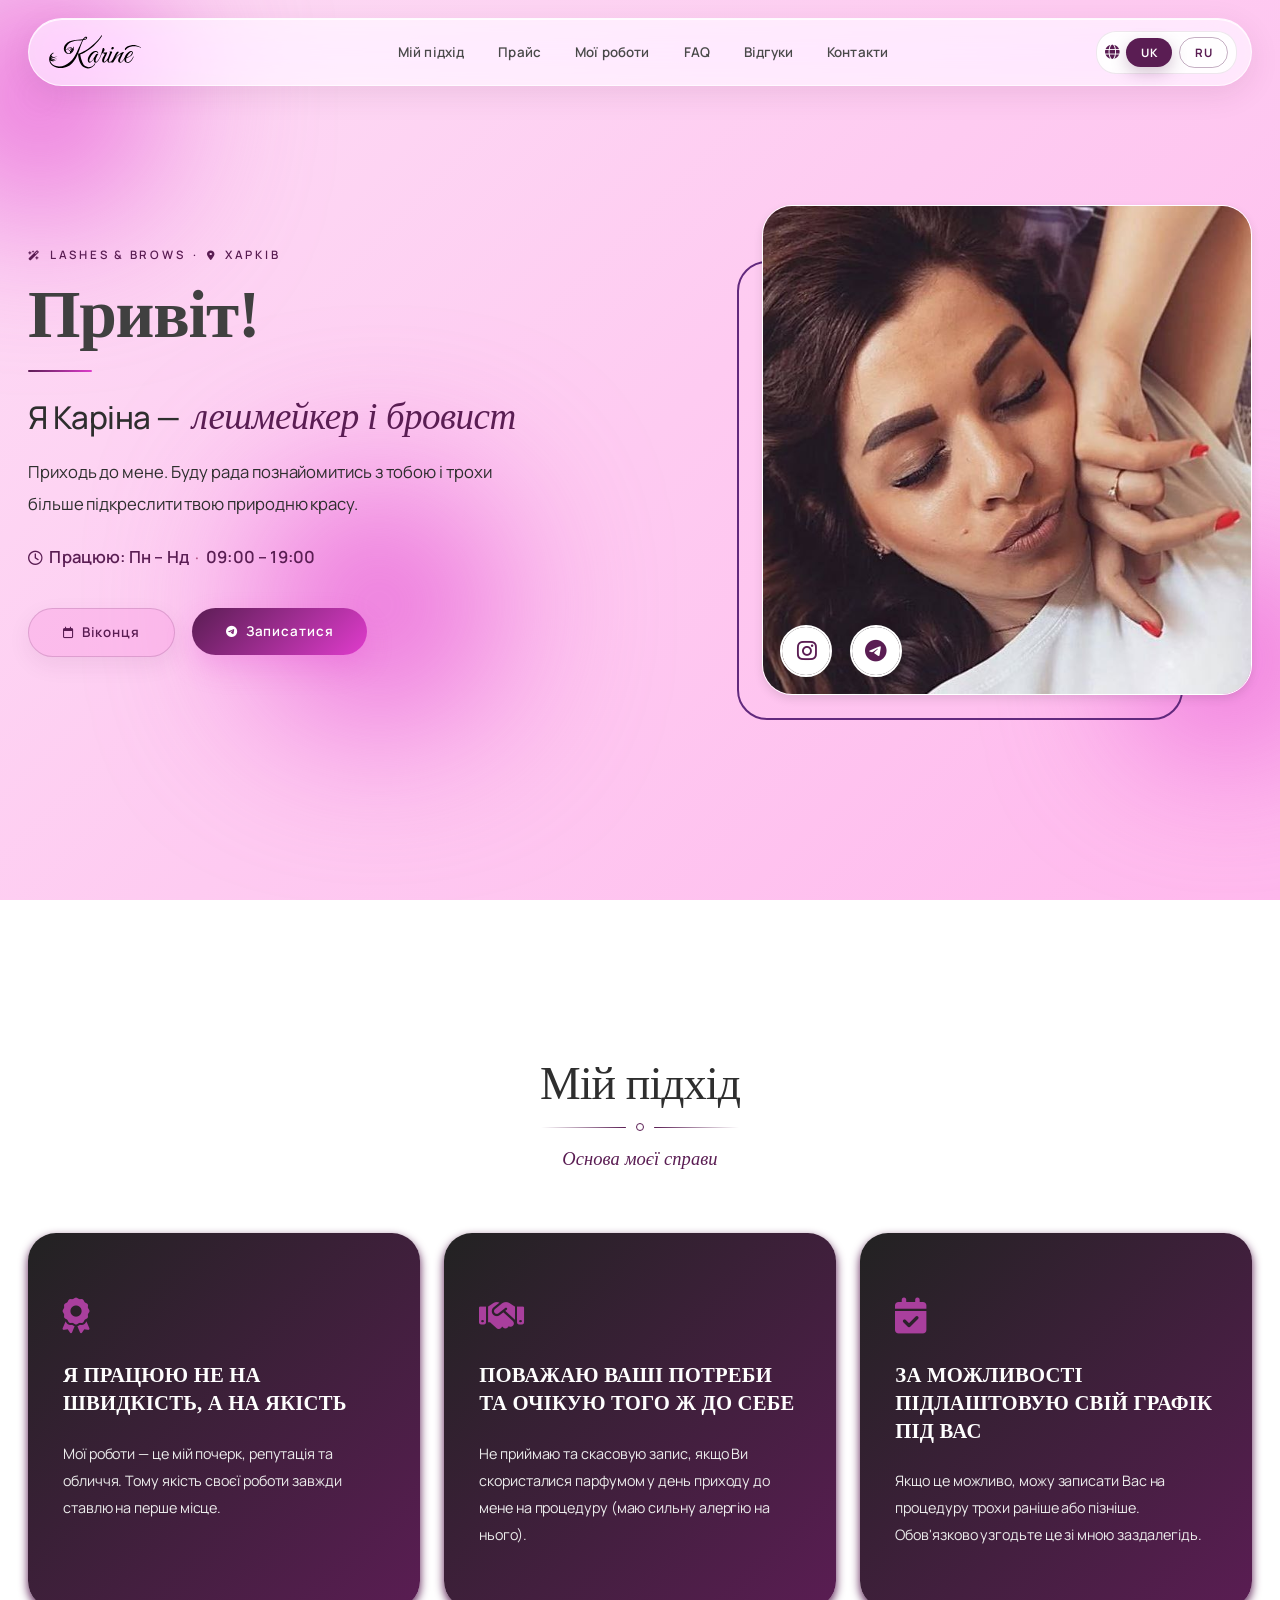
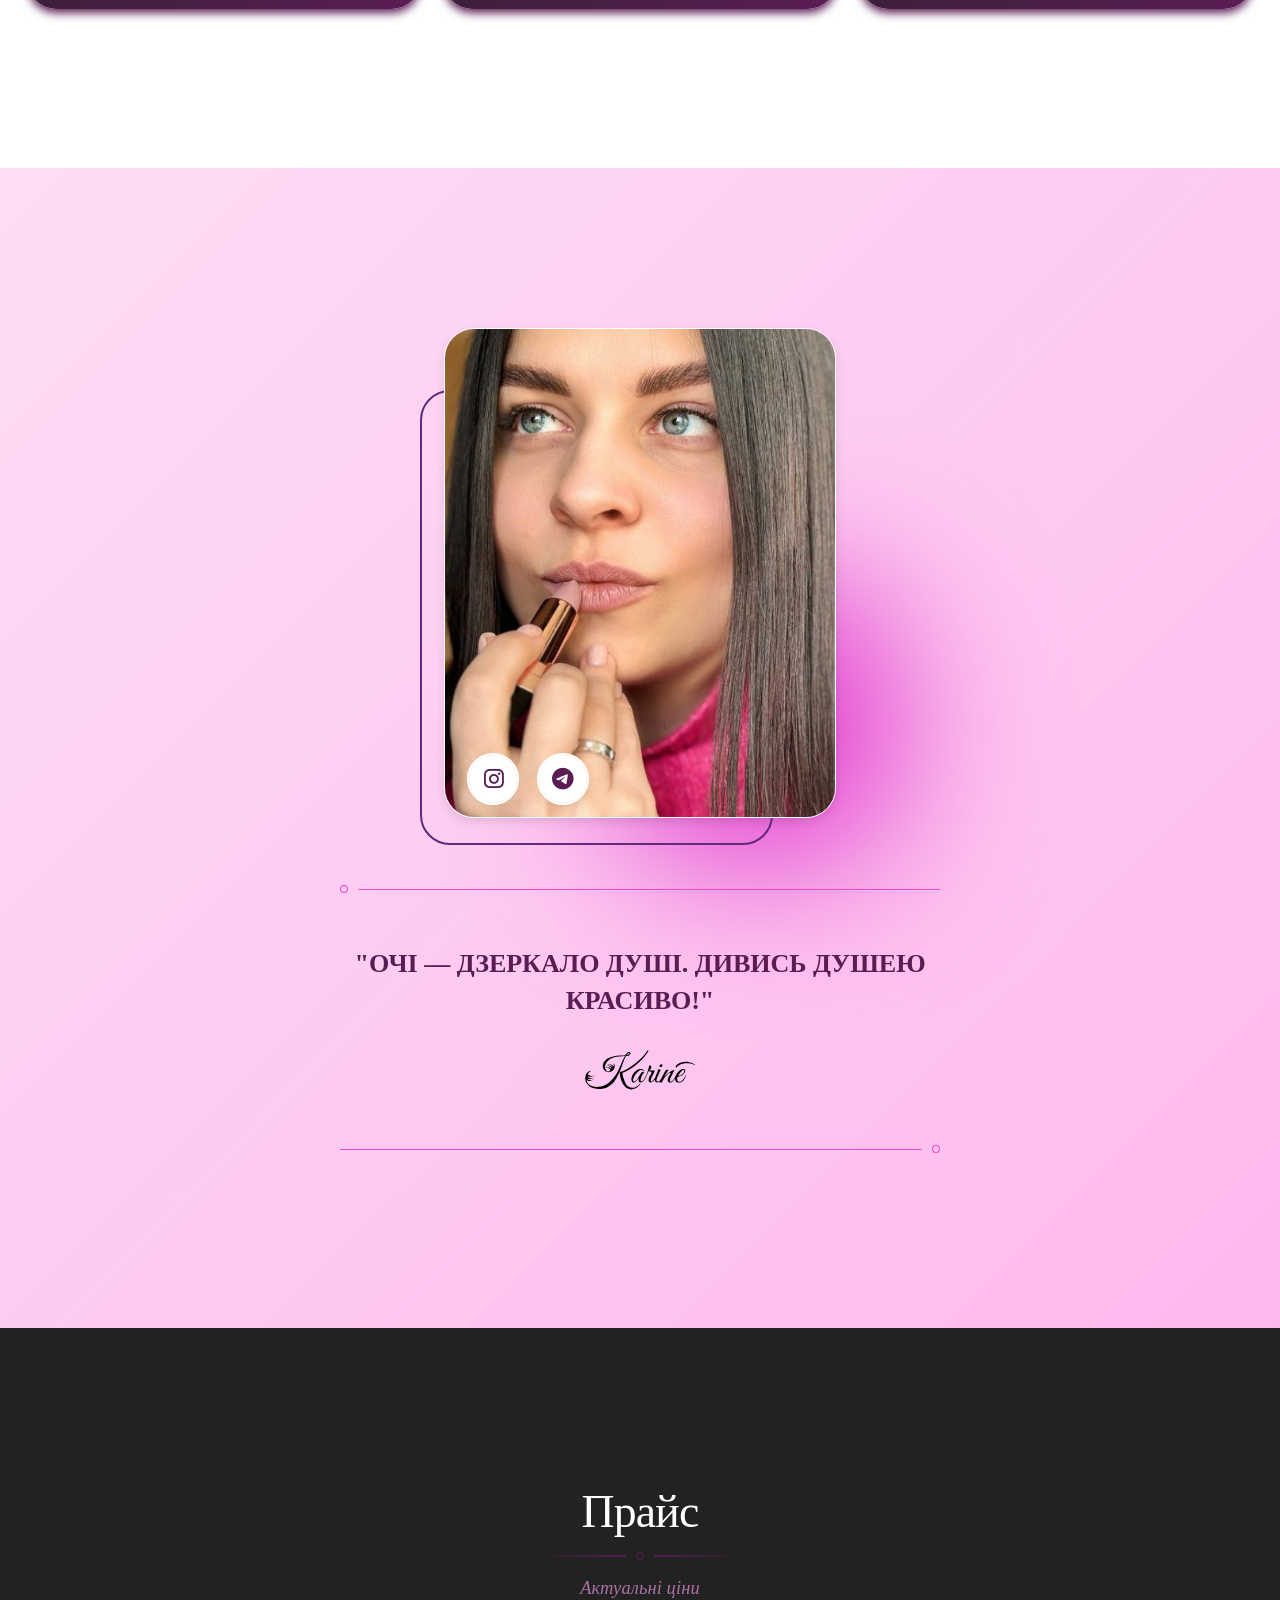
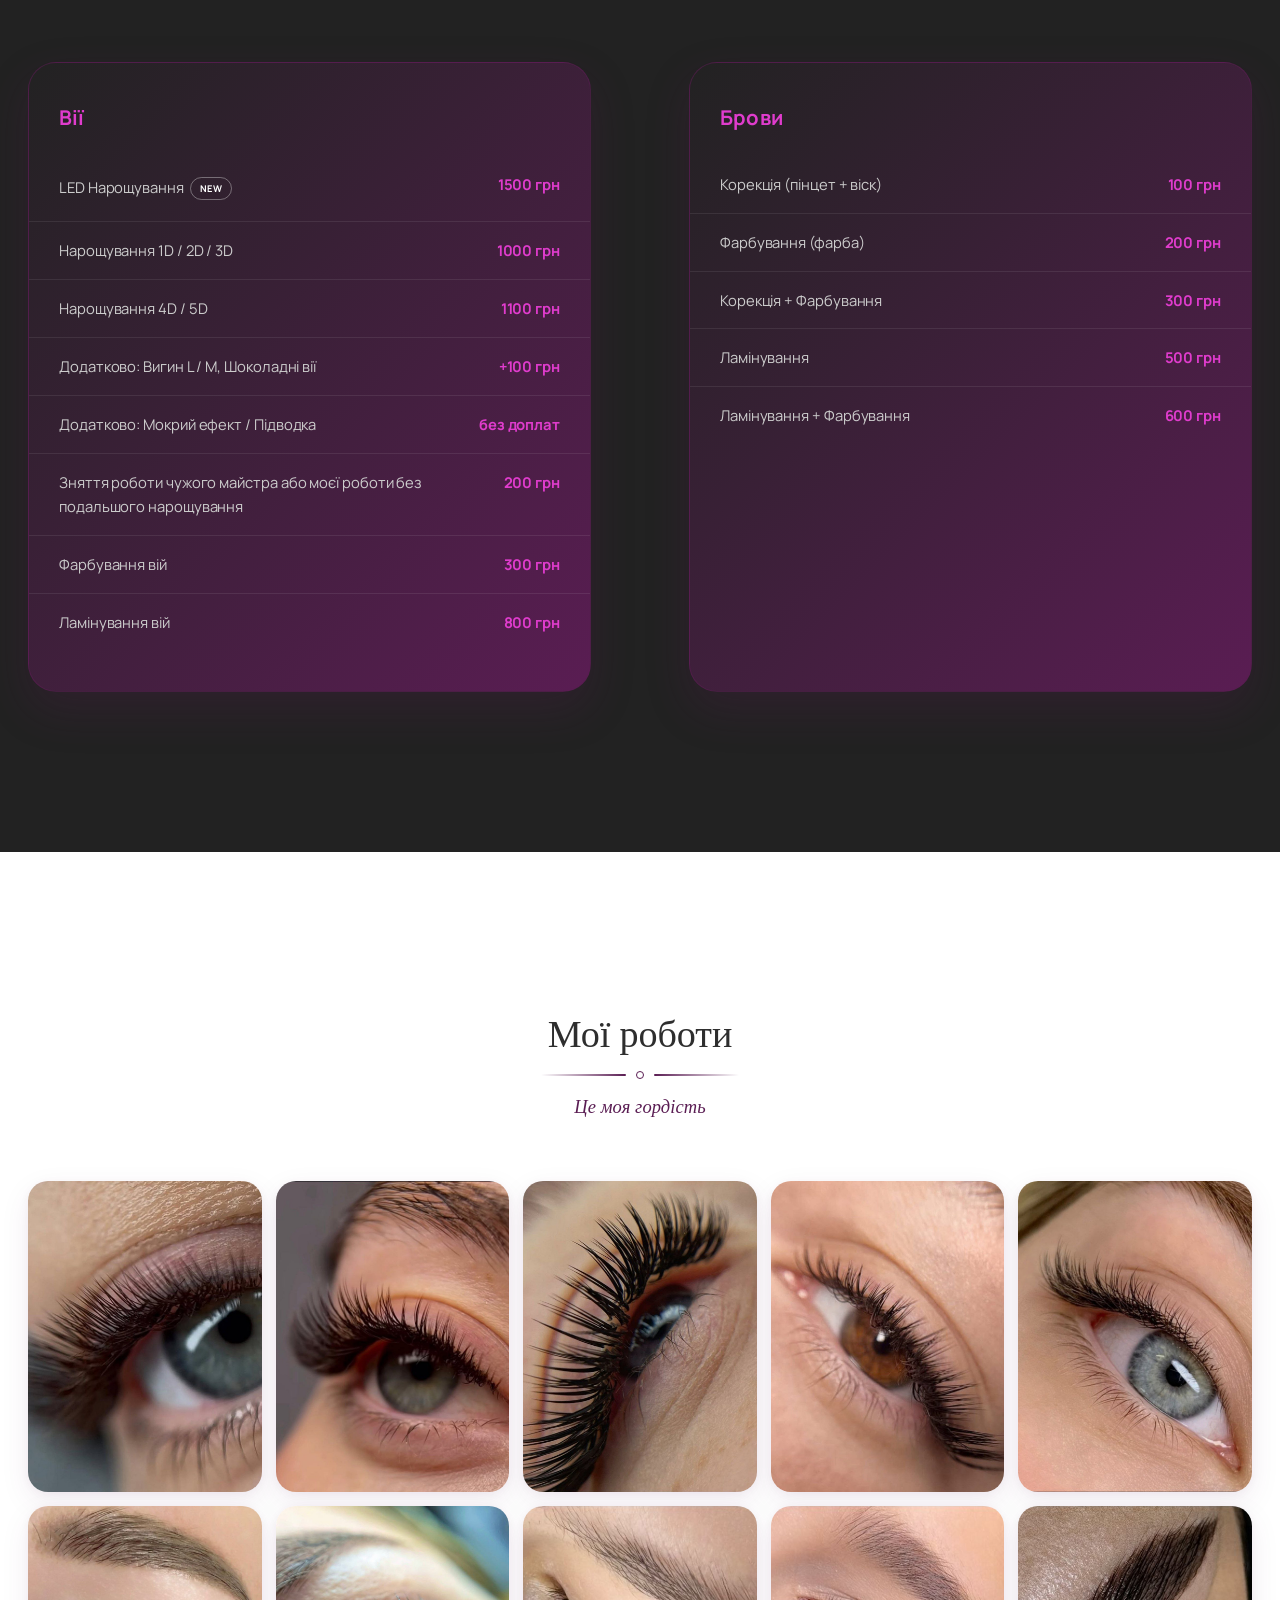
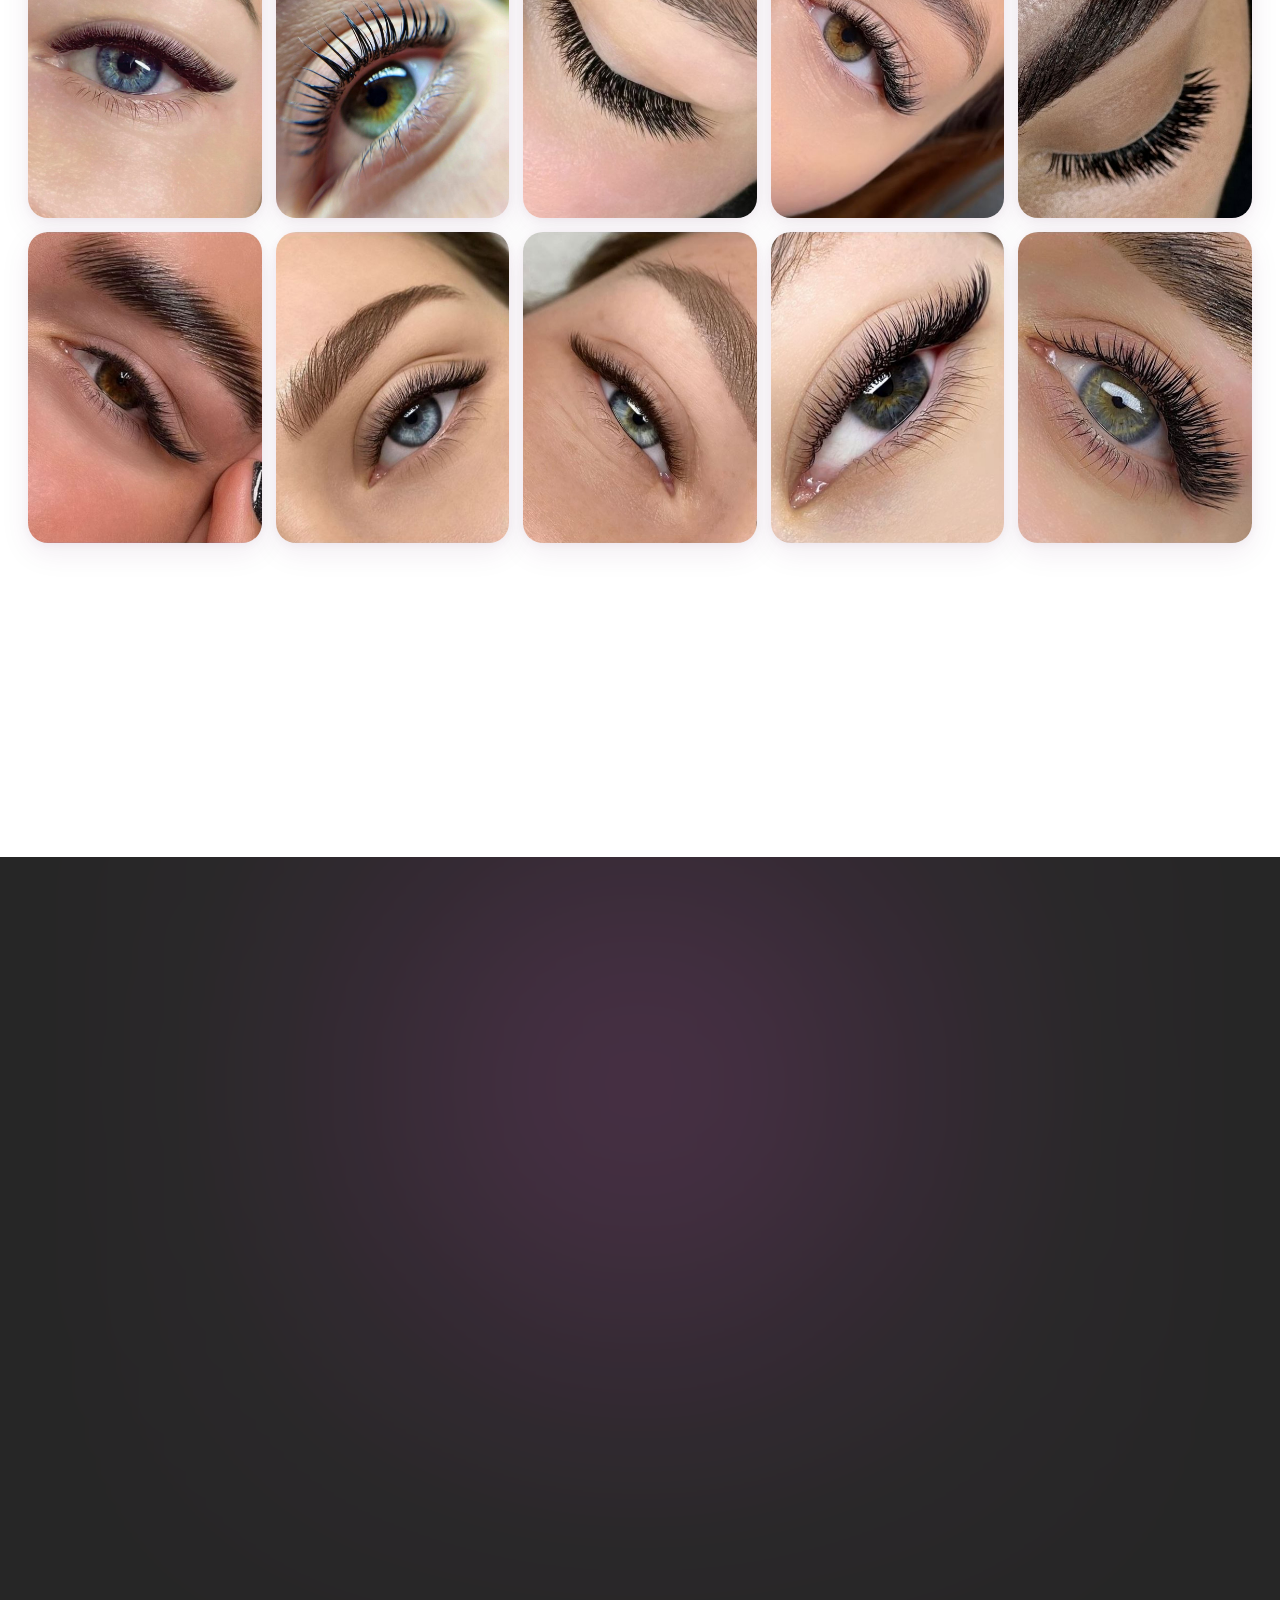
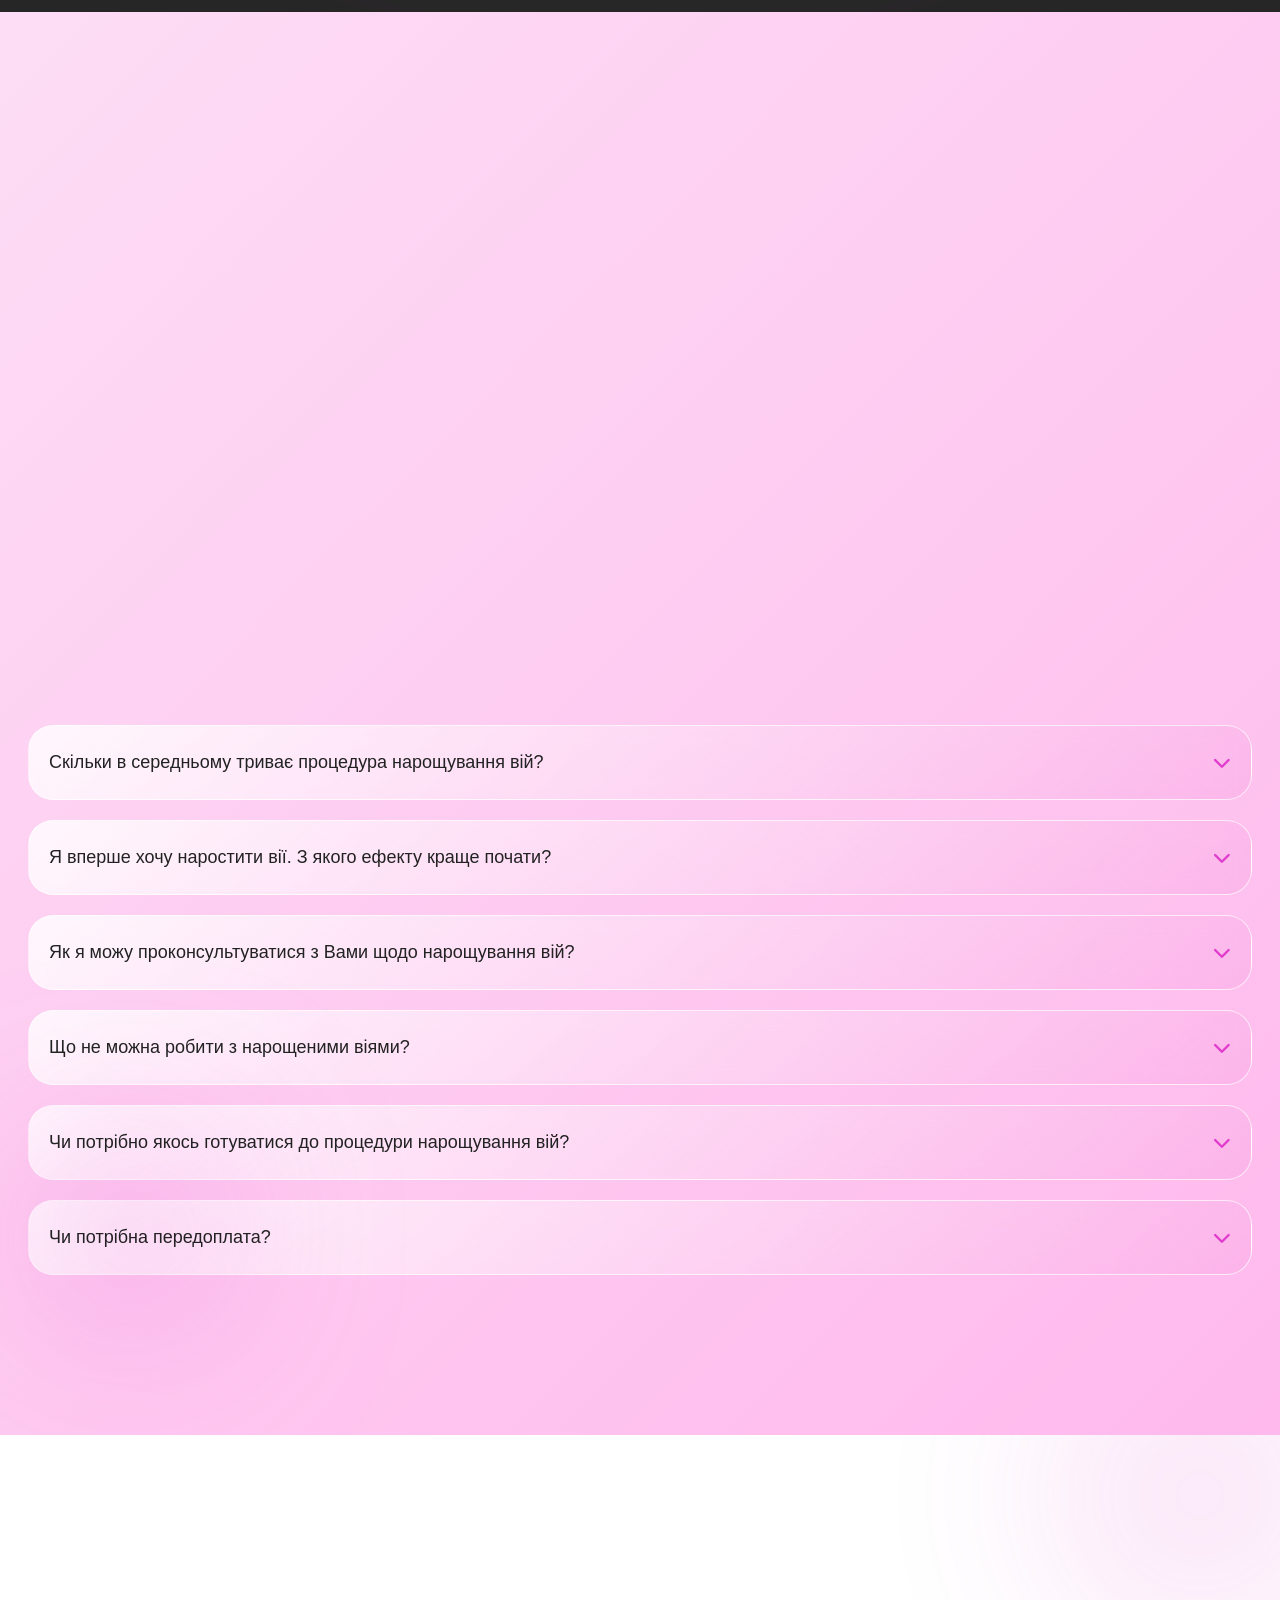
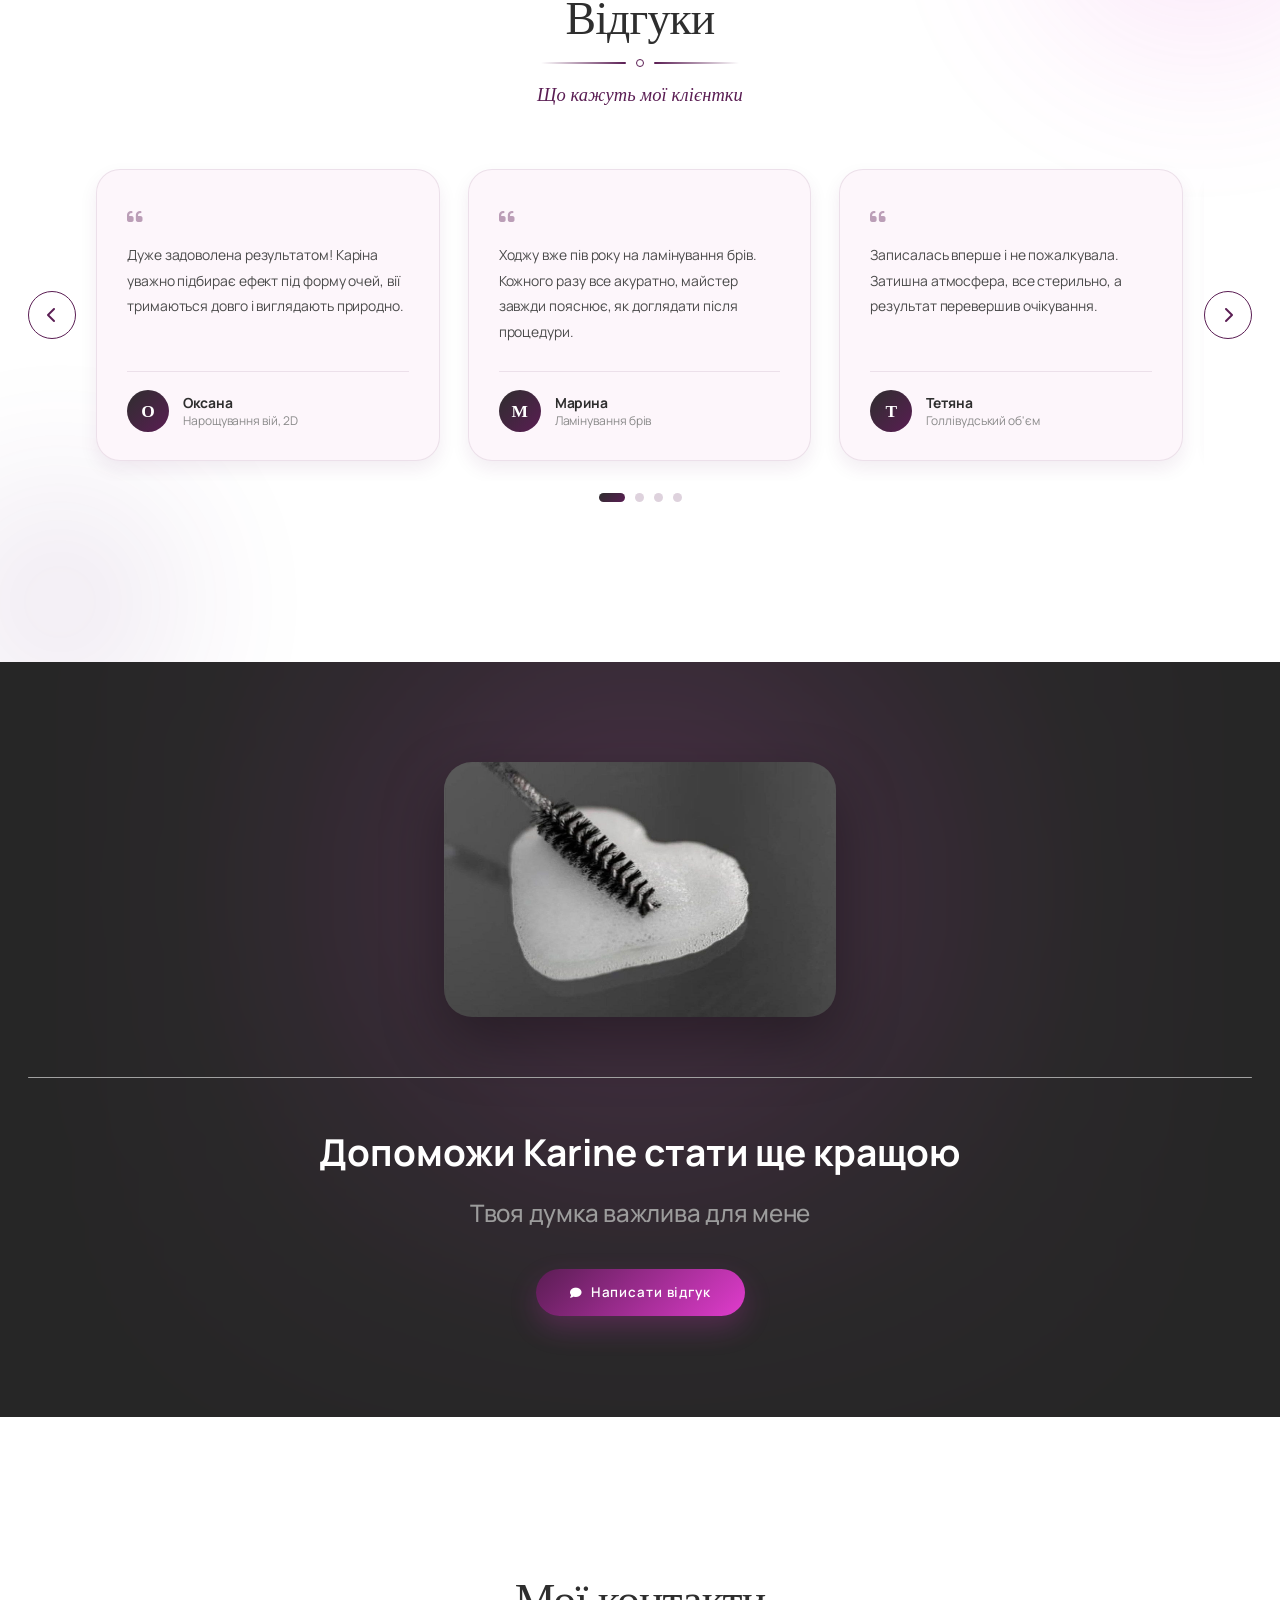
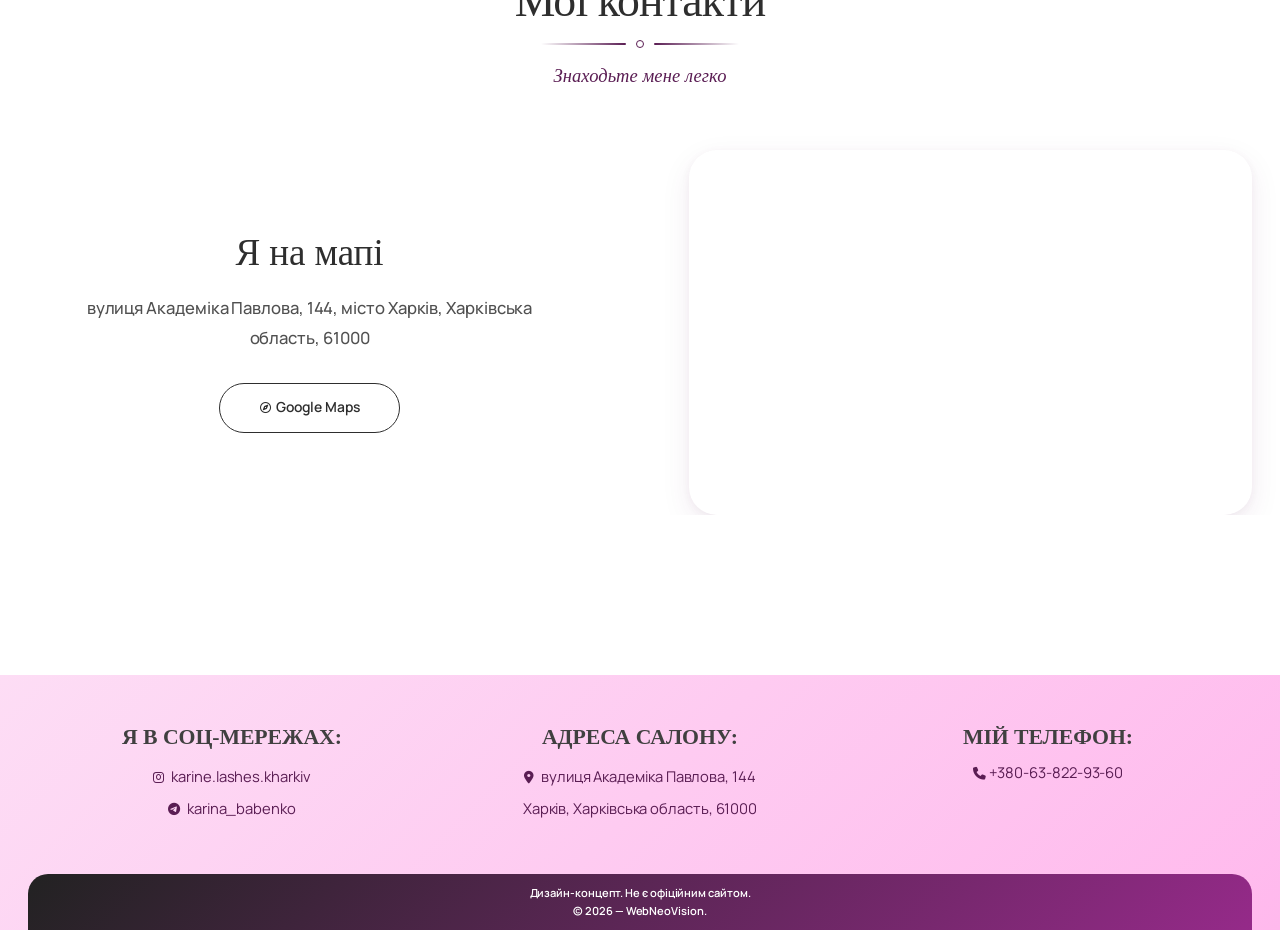
==== commit e946ac99: "Sixth commit" ====
--- a/index.html
+++ b/index.html
@@ -39,6 +39,7 @@
 
             <div class="site-header__right">
                 <div class="site-lang">
+                    <i class="fa-solid fa-globe"></i>
                     <a href="index.html" class="is-active">UK</a>
                     <a href="index-ru.html">RU</a>
                 </div>
@@ -76,6 +77,7 @@
 
     <div class="site-lang site-lang--drawer">
         <a href="index.html" class="is-active">UK</a>
+        <i class="fa-solid fa-globe"></i>
         <a href="index-ru.html">RU</a>
     </div>
 
@@ -107,9 +109,9 @@
     <!-- ==================== ПІДХІД ==================== -->
     <section class="intro2" id="features">
         <div class="container">
-            <h1 class="my_features">Мій підхід</h1>
-            <div class="hr_wr"><div class="hr1_usual"></div><i class="square-outline"></i><div class="hr2_usual"></div></div>
-            <h2 class="my_features_sub">Основа моєї справи</h2>
+            <h1 class="my_features reveal">Мій підхід</h1>
+            <div class="hr_wr reveal"><div class="hr1_usual"></div><i class="square-outline"></i><div class="hr2_usual"></div></div>
+            <h2 class="my_features_sub reveal">Основа моєї справи</h2>
             <div class="features">
                 <div class="features__item reveal">
                     <i class="fa-solid fa-award features__icon"></i>
@@ -152,9 +154,9 @@
     <!-- ==================== ПРАЙС ==================== -->
     <section class="price" id="price">
         <div class="container">
-            <h1 class="section-title">Прайс</h1>
-            <div class="hr_wr"><div class="hr1_usual"></div><i class="square-outline"></i><div class="hr2_usual"></div></div>
-            <h2 class="my_features_sub_price">Актуальні ціни</h2>
+            <h1 class="section-title reveal">Прайс</h1>
+            <div class="hr_wr reveal"><div class="hr1_usual"></div><i class="square-outline"></i><div class="hr2_usual"></div></div>
+            <h2 class="my_features_sub_price reveal">Актуальні ціни</h2>
             <div class="price__category_wr">
                 <div class="price__category_lashes reveal">
                     <h3 class="price__category-title">Вії</h3>
@@ -186,9 +188,9 @@
     <!-- ==================== МОЇ РОБОТИ ==================== -->
     <div class="works" id="works">
         <div class="container">
-            <h1 class="my_works">Мої роботи</h1>
-            <div class="hr_wr"><div class="hr1_usual"></div><i class="square-outline"></i><div class="hr2_usual"></div></div>
-            <h2 class="my_features_sub">Це моя гордість</h2>
+            <h1 class="my_works reveal">Мої роботи</h1>
+            <div class="hr_wr reveal"><div class="hr1_usual"></div><i class="square-outline"></i><div class="hr2_usual"></div></div>
+            <h2 class="my_features_sub reveal">Це моя гордість</h2>
             <div class="works__grid">
                 <div class="works__item reveal"><img class="works__photo" src="img/work1.jpg" alt="work"><div class="works__content"><div class="works__title">Шоколадні вії</div><div class="sep"></div><div class="works__text">вигин L</div></div></div>
                 <div class="works__item reveal"><img class="works__photo" src="img/work2.jpg" alt="work"><div class="works__content"><div class="works__title">Мокрий ефект</div><div class="sep"></div><div class="works__text">вигин С</div></div></div>
@@ -207,8 +209,8 @@
                 <div class="works__item reveal"><img class="works__photo" src="img/work15.jpg" alt="work"><div class="works__content"><div class="works__title">Мокрий ефект</div><div class="sep"></div><div class="works__text">вигини C, L</div></div></div>
             </div>
             <div class="way_to_inst reveal">
-                <h3 class="intro_title_download">Більше робіт в моєму Instagram</h3>
-                <a class="inst_special_link" href="https://www.instagram.com/karine.lashes.kharkiv/"><i class="fa-brands fa-instagram"></i>&nbsp; karine.lashes.kharkiv</a>
+                <h3 class="intro_title_download reveal">Більше робіт в моєму Instagram</h3>
+                <a class="inst_special_link reveal" href="https://www.instagram.com/karine.lashes.kharkiv/"><i class="fa-brands fa-instagram"></i>&nbsp; karine.lashes.kharkiv</a>
             </div>
         </div>
     </div>
@@ -227,9 +229,9 @@
     <!-- ==================== FAQ ==================== -->
     <section class="faq" id="faq">
         <div class="container">
-            <h2 class="my_features">FAQ</h2>
-            <div class="hr_wr"><div class="hr1_usual"></div><i class="square-outline"></i><div class="hr2_usual"></div></div>
-            <h2 class="my_features_sub">Недоречних питань не буває</h2>
+            <h2 class="my_features reveal">FAQ</h2>
+            <div class="hr_wr reveal"><div class="hr1_usual"></div><i class="square-outline"></i><div class="hr2_usual"></div></div>
+            <h2 class="my_features_sub reveal">Недоречних питань не буває</h2>
 
             <div class="faq__item reveal"><button class="faq__question"><span>Скільки тримаються нарощені вії?</span><i class="fa-solid fa-chevron-down"></i></button><div class="faq__answer"><img class="answer_img" src="img/portrait.jpg" alt="karine">У середньому нарощені вії тримаються 3–4 тижні (за умови правильного догляду та дотримання рекомендацій).</div></div>
             <div class="faq__item reveal"><button class="faq__question"><span>Чи можна приходити на процедуру з макіяжем?</span><i class="fa-solid fa-chevron-down"></i></button><div class="faq__answer"><img class="answer_img" src="img/portrait.jpg" alt="karine">Бажано приходити без макіяжу очей — це скоротить час процедури та забезпечить кращий результат.</div></div>
@@ -248,9 +250,9 @@
     <section class="reviews" id="reviews">
         <div class="container">
 
-            <h1 class="my_features">Відгуки</h1>
-            <div class="hr_wr"><div class="hr1_usual"></div><i class="square-outline"></i><div class="hr2_usual"></div></div>
-            <h2 class="my_features_sub">Що кажуть мої клієнтки</h2>
+            <h1 class="my_features reveal">Відгуки</h1>
+            <div class="hr_wr reveal"><div class="hr1_usual"></div><i class="square-outline"></i><div class="hr2_usual"></div></div>
+            <h2 class="my_features_sub reveal">Що кажуть мої клієнтки</h2>
 
             <div class="reviews-slider reveal">
 
@@ -366,7 +368,7 @@
 
             </div>
 
-            <div class="reviews-slider__dots"></div>
+            <div class="reviews-slider__dots reveal"></div>
 
         </div>
     </section>
@@ -385,9 +387,9 @@
     <!-- ==================== КОНТАКТИ ==================== -->
     <section class="contacts" id="contacts">
         <div class="container">
-            <h1 class="my_features">Мої контакти</h1>
-            <div class="hr_wr"><div class="hr1_usual"></div><i class="square-outline"></i><div class="hr2_usual"></div></div>
-            <h2 class="my_features_sub">Знаходьте мене легко</h2>
+            <h1 class="my_features reveal">Мої контакти</h1>
+            <div class="hr_wr reveal"><div class="hr1_usual"></div><i class="square-outline"></i><div class="hr2_usual"></div></div>
+            <h2 class="my_features_sub reveal">Знаходьте мене легко</h2>
             <div class="intro_wrapper_cont reveal">
                 <div class="text reveal">
                     <h1 class="intro_title_map">Я на мапі</h1>
--- a/css/header.css
+++ b/css/header.css
@@ -92,6 +92,11 @@
     backdrop-filter: blur(8px);
     -webkit-backdrop-filter: blur(8px);
     gap: 8px;
+}
+.site-lang i {
+    font-size: 18px;
+    font-weight: 700;
+    color: #5a1d53;
 }
 .site-lang a {
     font-size: 13px;
@@ -258,7 +263,7 @@
     transform: translateY(-2px);
 }
 
-@media (max-width: 900px) {
+@media (max-width: 1000px) {
     .site-nav { display: none; }
     .site-header__inner { grid-template-columns: 1fr auto auto; height: 60px; padding: 0 14px; }
     .site-burger { display: block; }
@@ -270,7 +275,7 @@
     .site-lang a { padding: 5px 10px; font-size: 12px; }
     .site-lang--drawer {
         display: flex;
-        width: 110px;
+        width: 140px;
     }
 }
 
--- a/css/main.css
+++ b/css/main.css
@@ -1440,7 +1440,8 @@
 .reviews-slider__track {
     display: flex;
     gap: 28px;
-    transition: transform 0.5s cubic-bezier(0.25, 0.8, 0.25, 1);
+    will-change: transform;
+    transition: transform 0.6s cubic-bezier(0.22, 1, 0.36, 1);
 }
 
 
@@ -2303,7 +2304,7 @@
     }
 }
 
-@media (max-width: 900px) {
+@media (max-width: 1000px) {
     .features__item:last-child {
         margin-bottom: 0px;
     }
--- a/css/modern.css
+++ b/css/modern.css
@@ -76,8 +76,8 @@
 .site-nav li a:hover::after { width: 22px; }
 
 .site-lang {
-    padding: 5px;
-    gap: 5px;
+    padding: 5px 8px;
+    gap: 7px;
     background: rgba(255,255,255,.85);
     border: 1px solid rgba(90,29,83,.10);
     box-shadow: inset 0 1px 0 rgba(255,255,255,.9);
@@ -321,7 +321,7 @@
     .my_features, .section-title { font-size: 36px; }
 }
 
-@media (max-width: 900px) {
+@media (max-width: 1000px) {
     .container { padding: 0 20px; }
     .works__grid { grid-template-columns: repeat(3, 1fr); gap: 12px; }
     .features__item { width: 100%; padding: 42px 30px; }
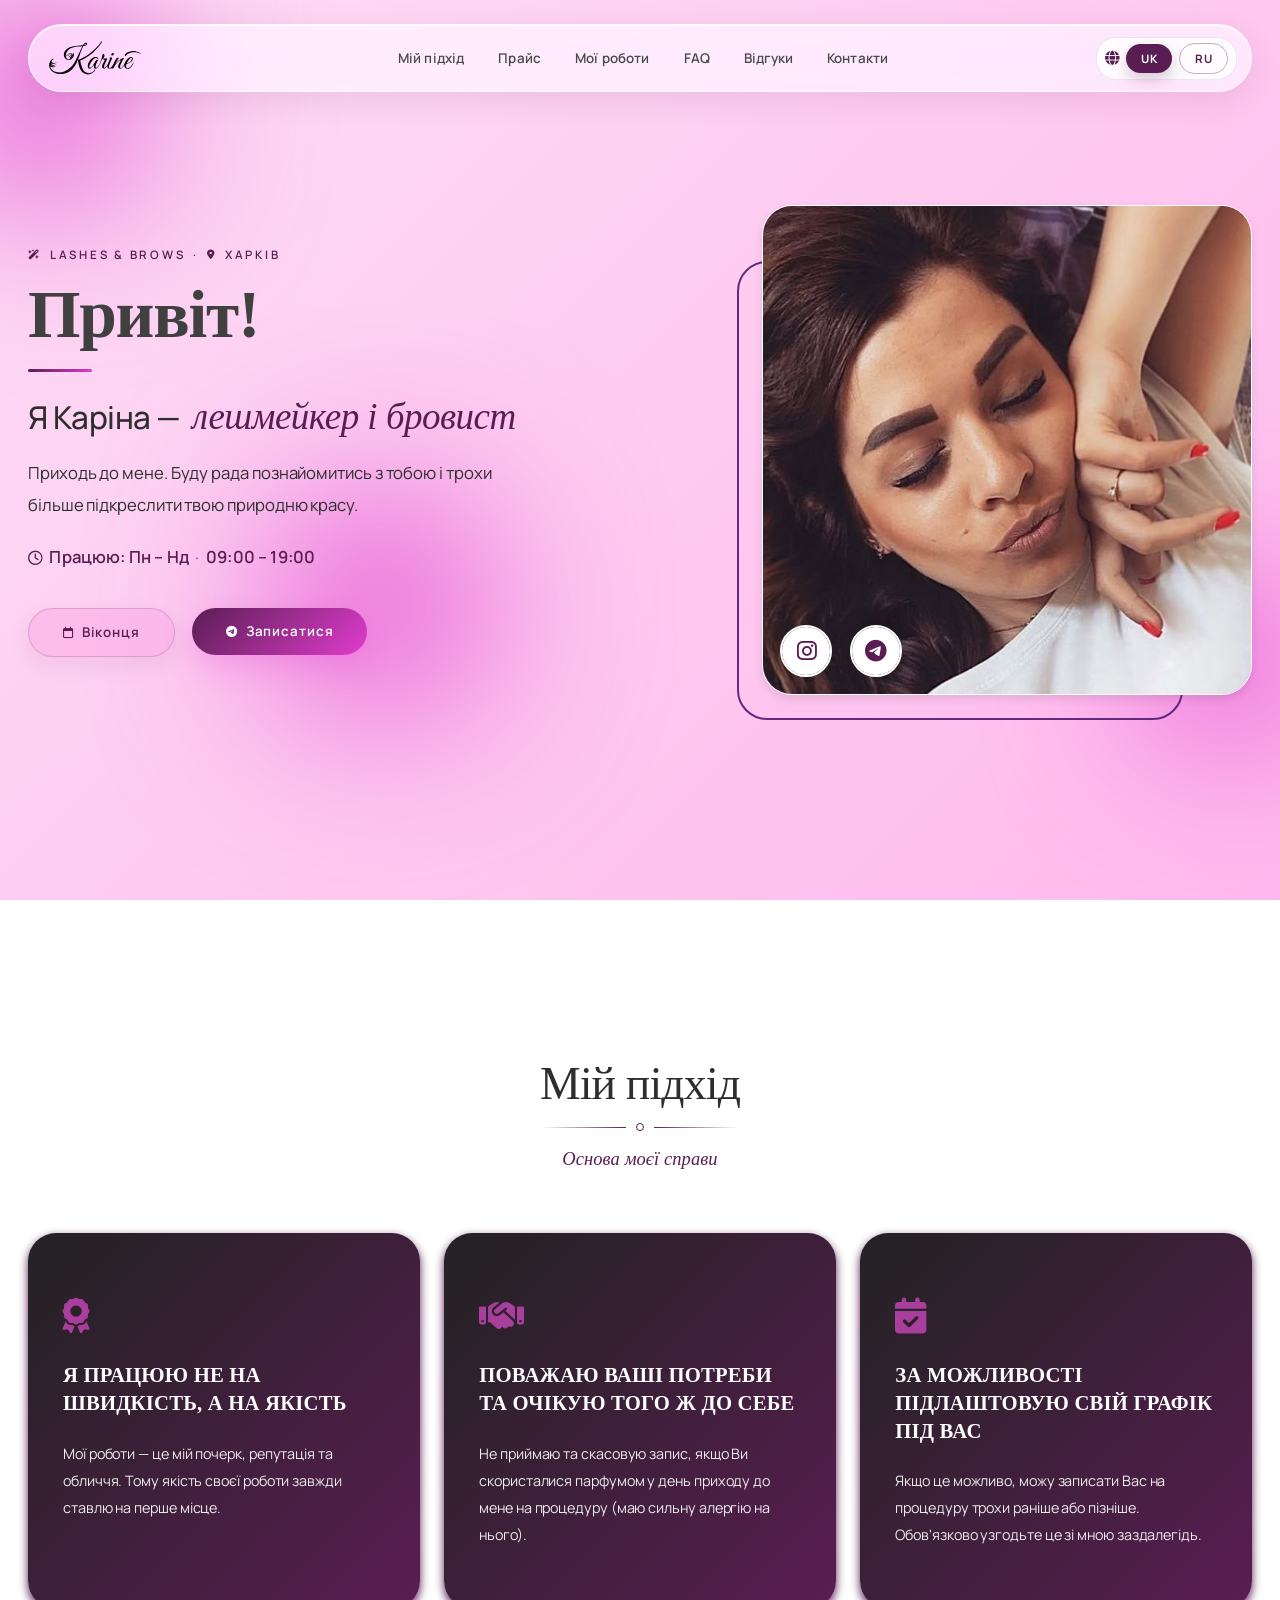
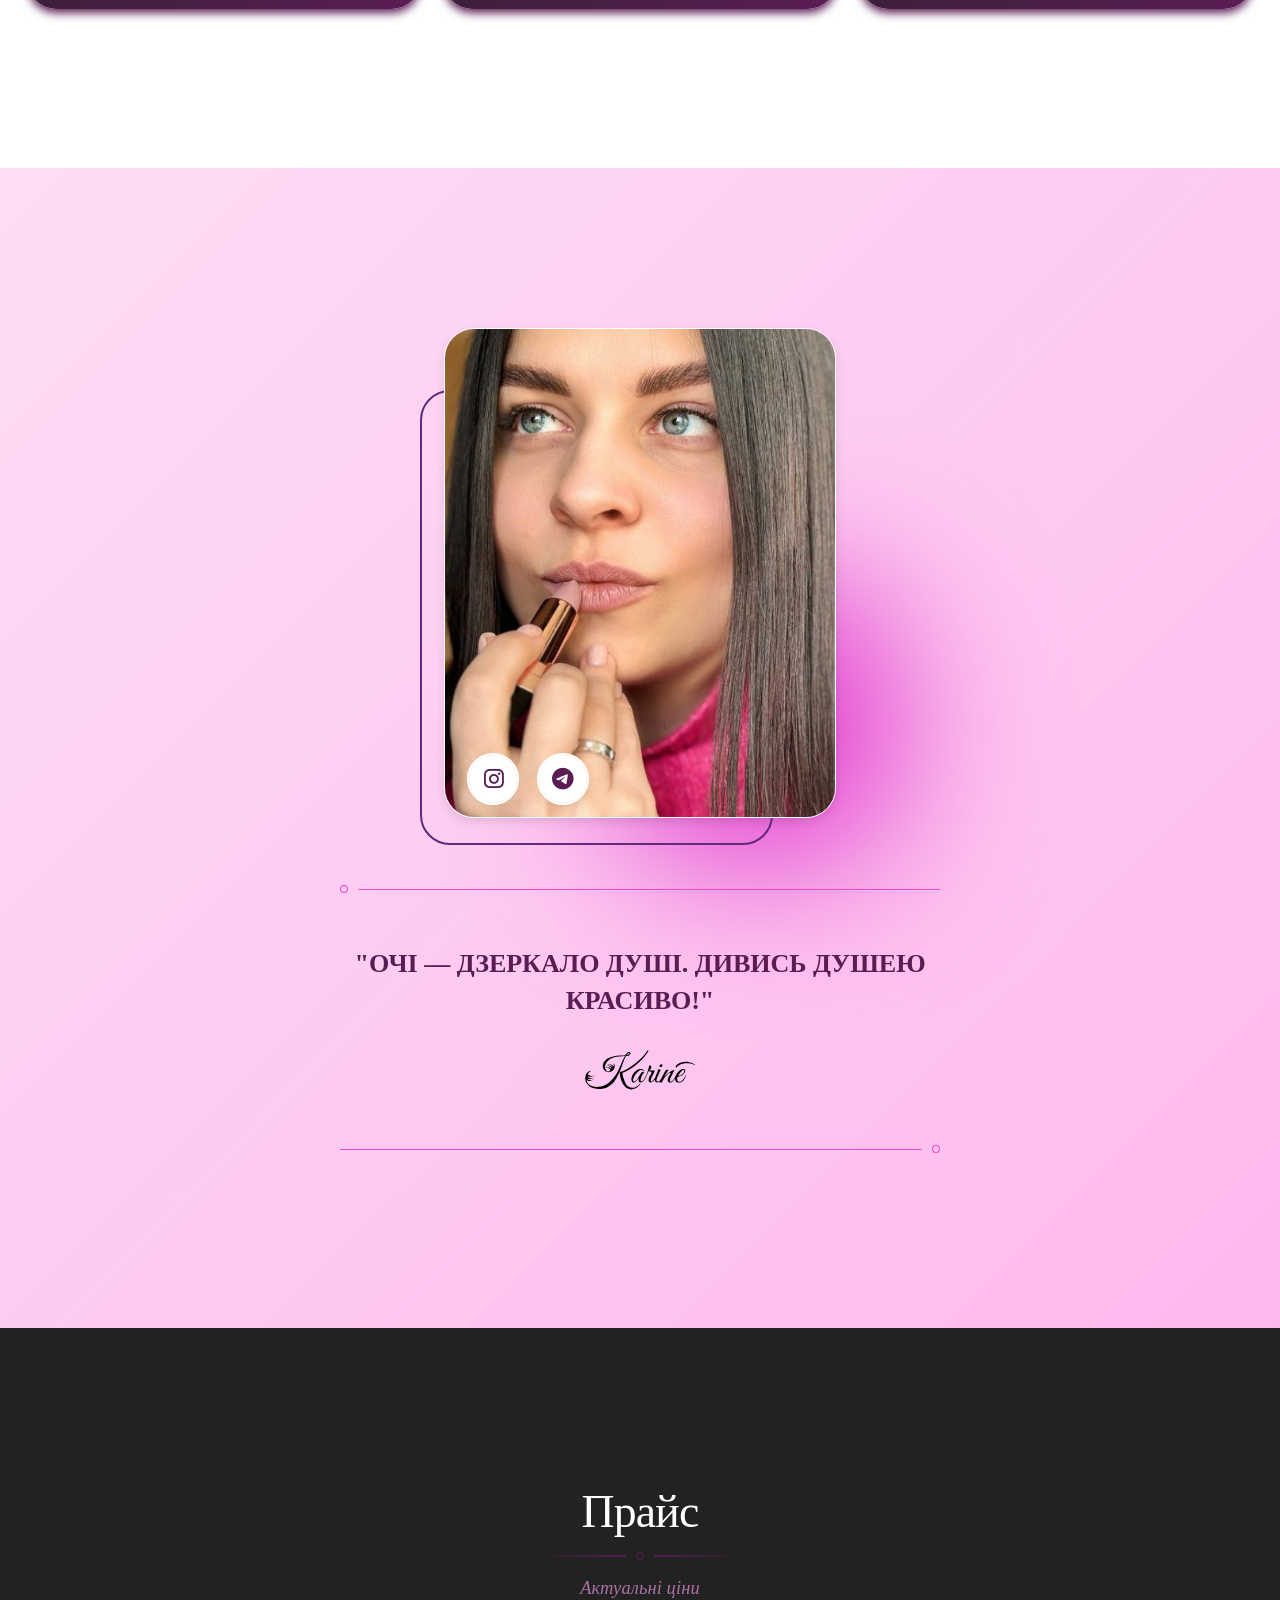
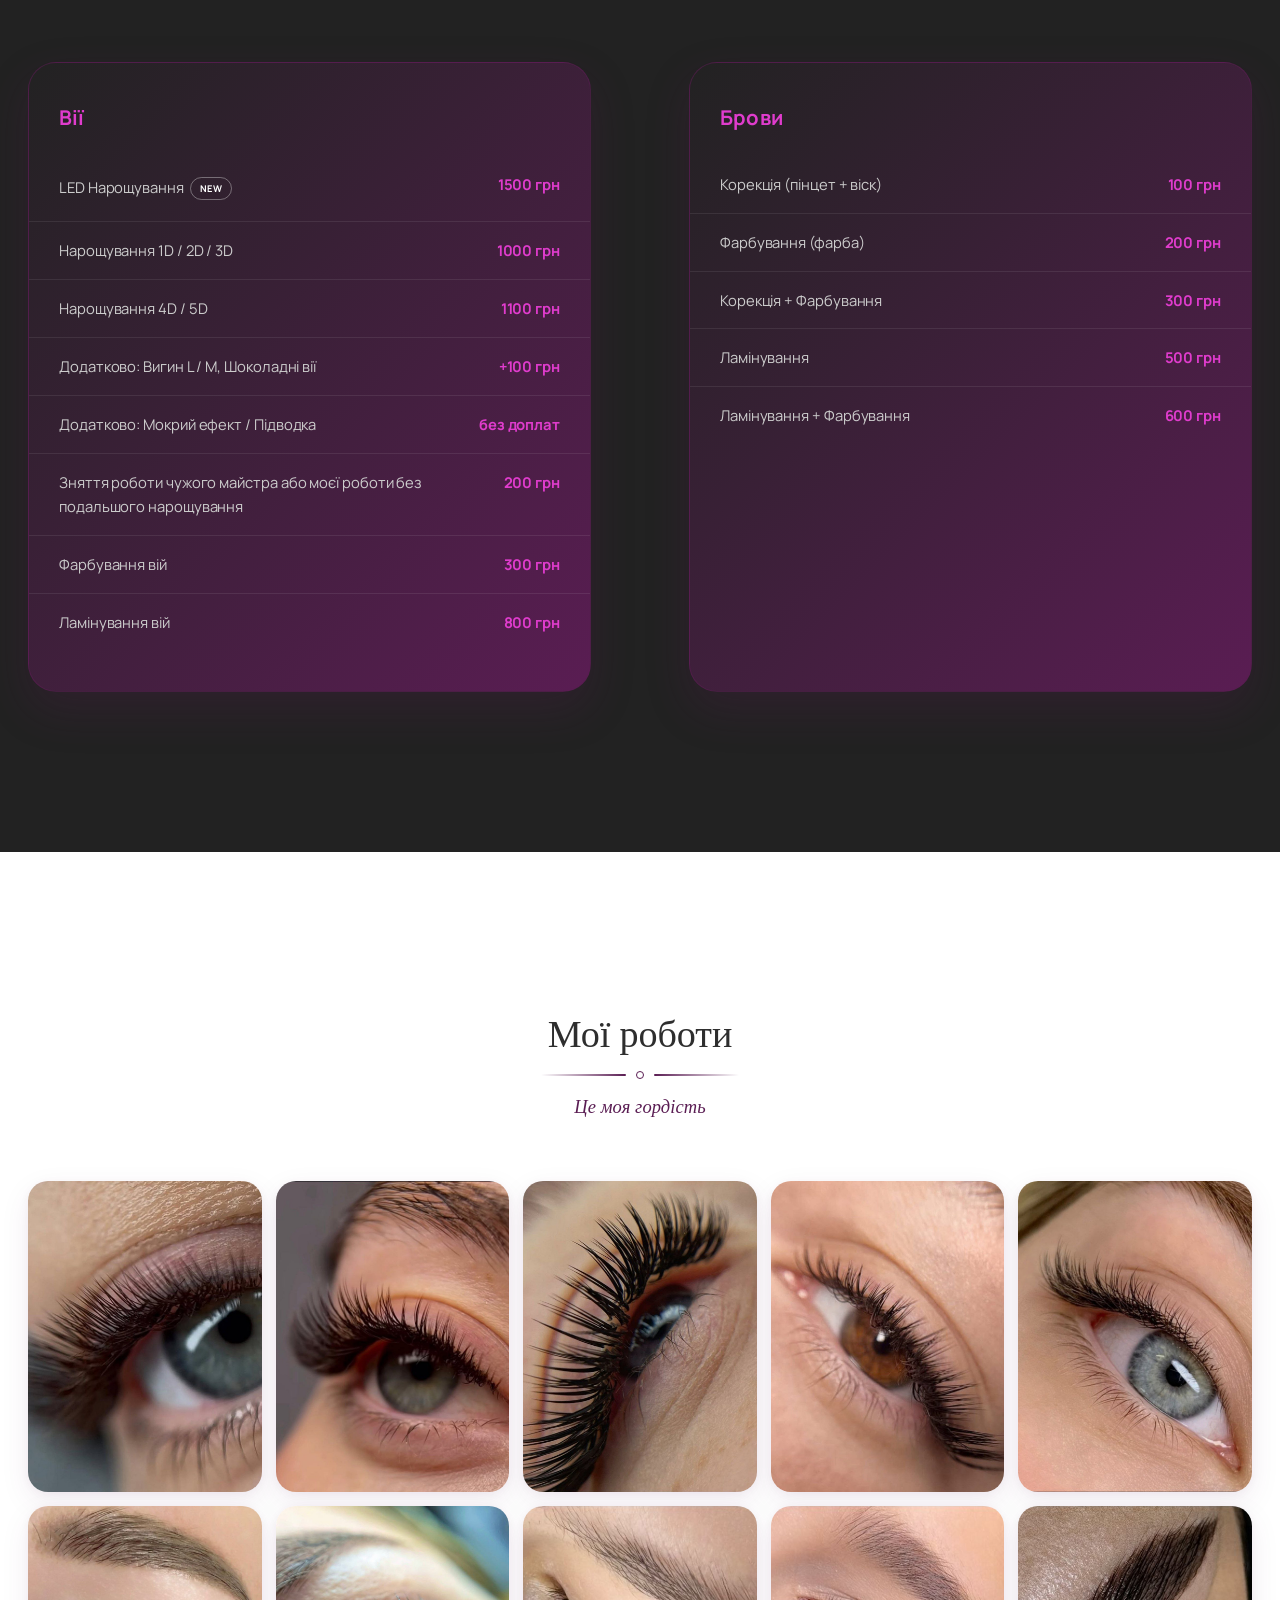
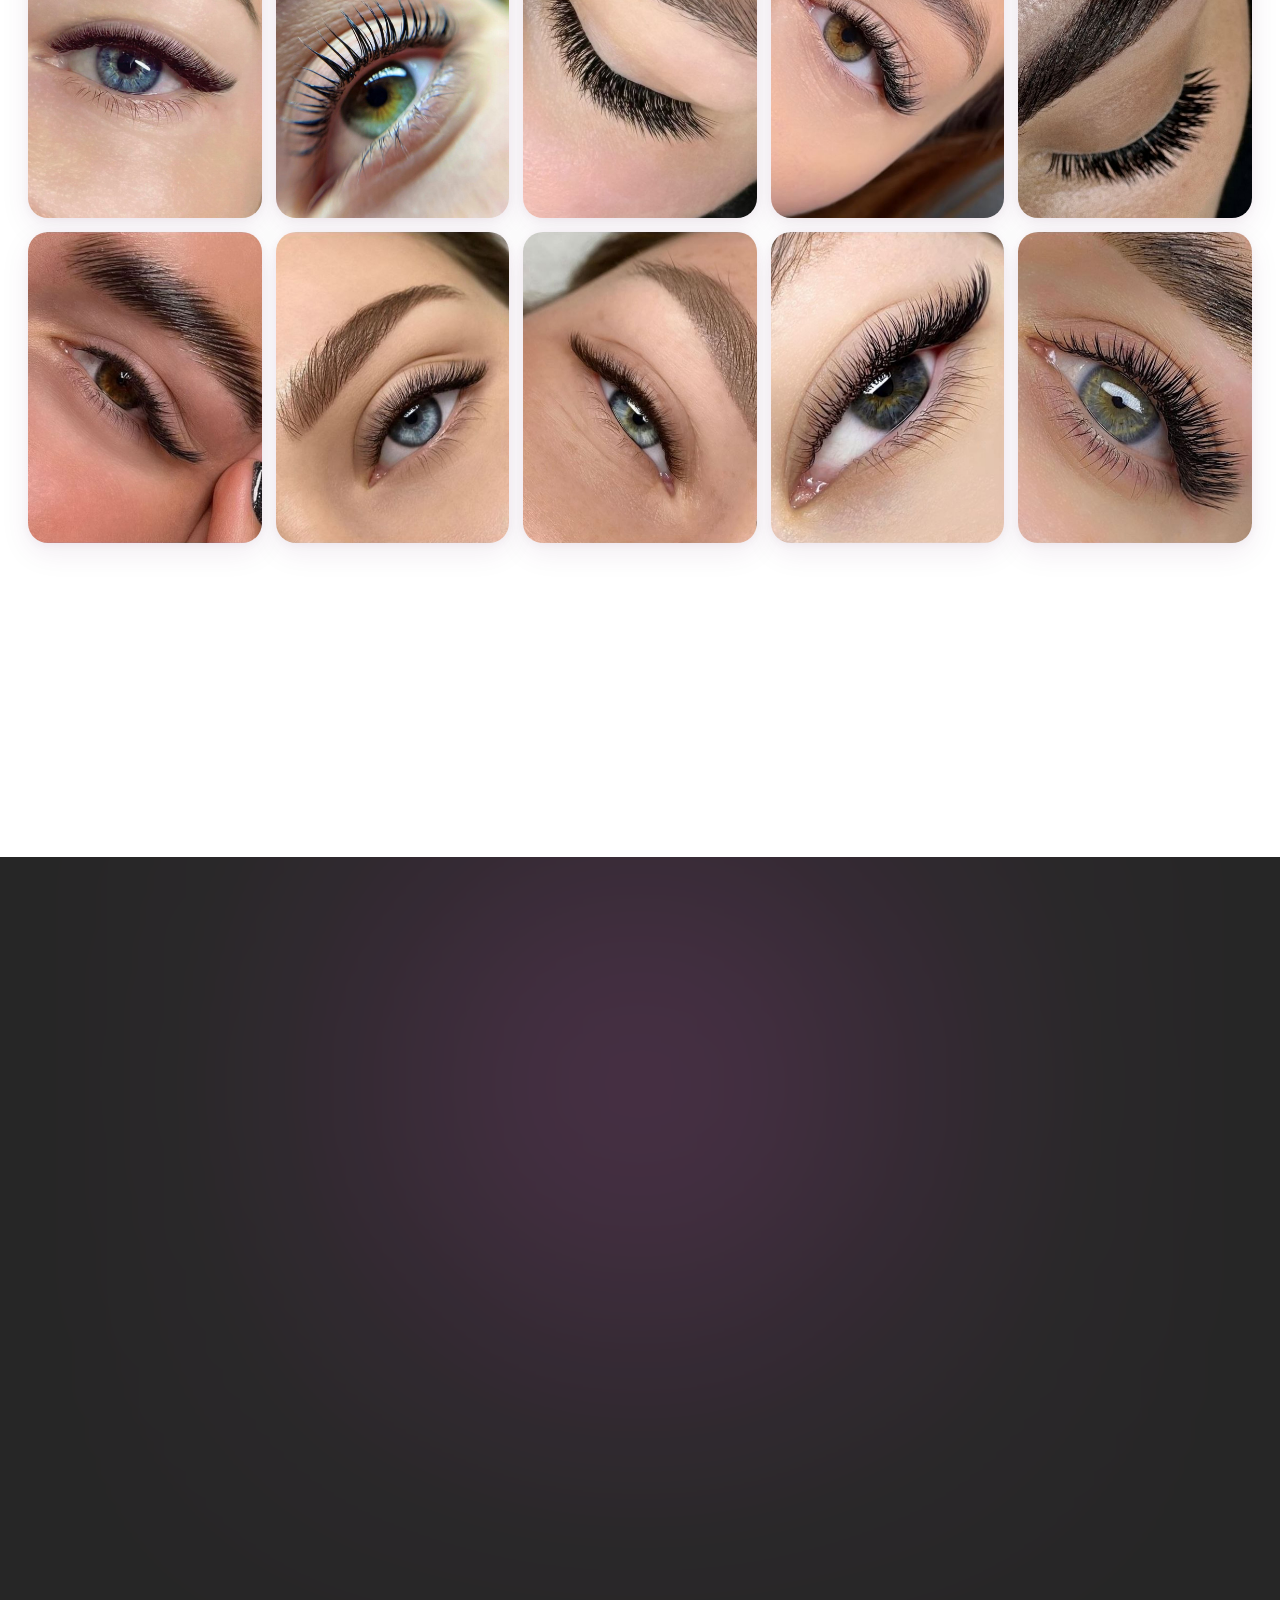
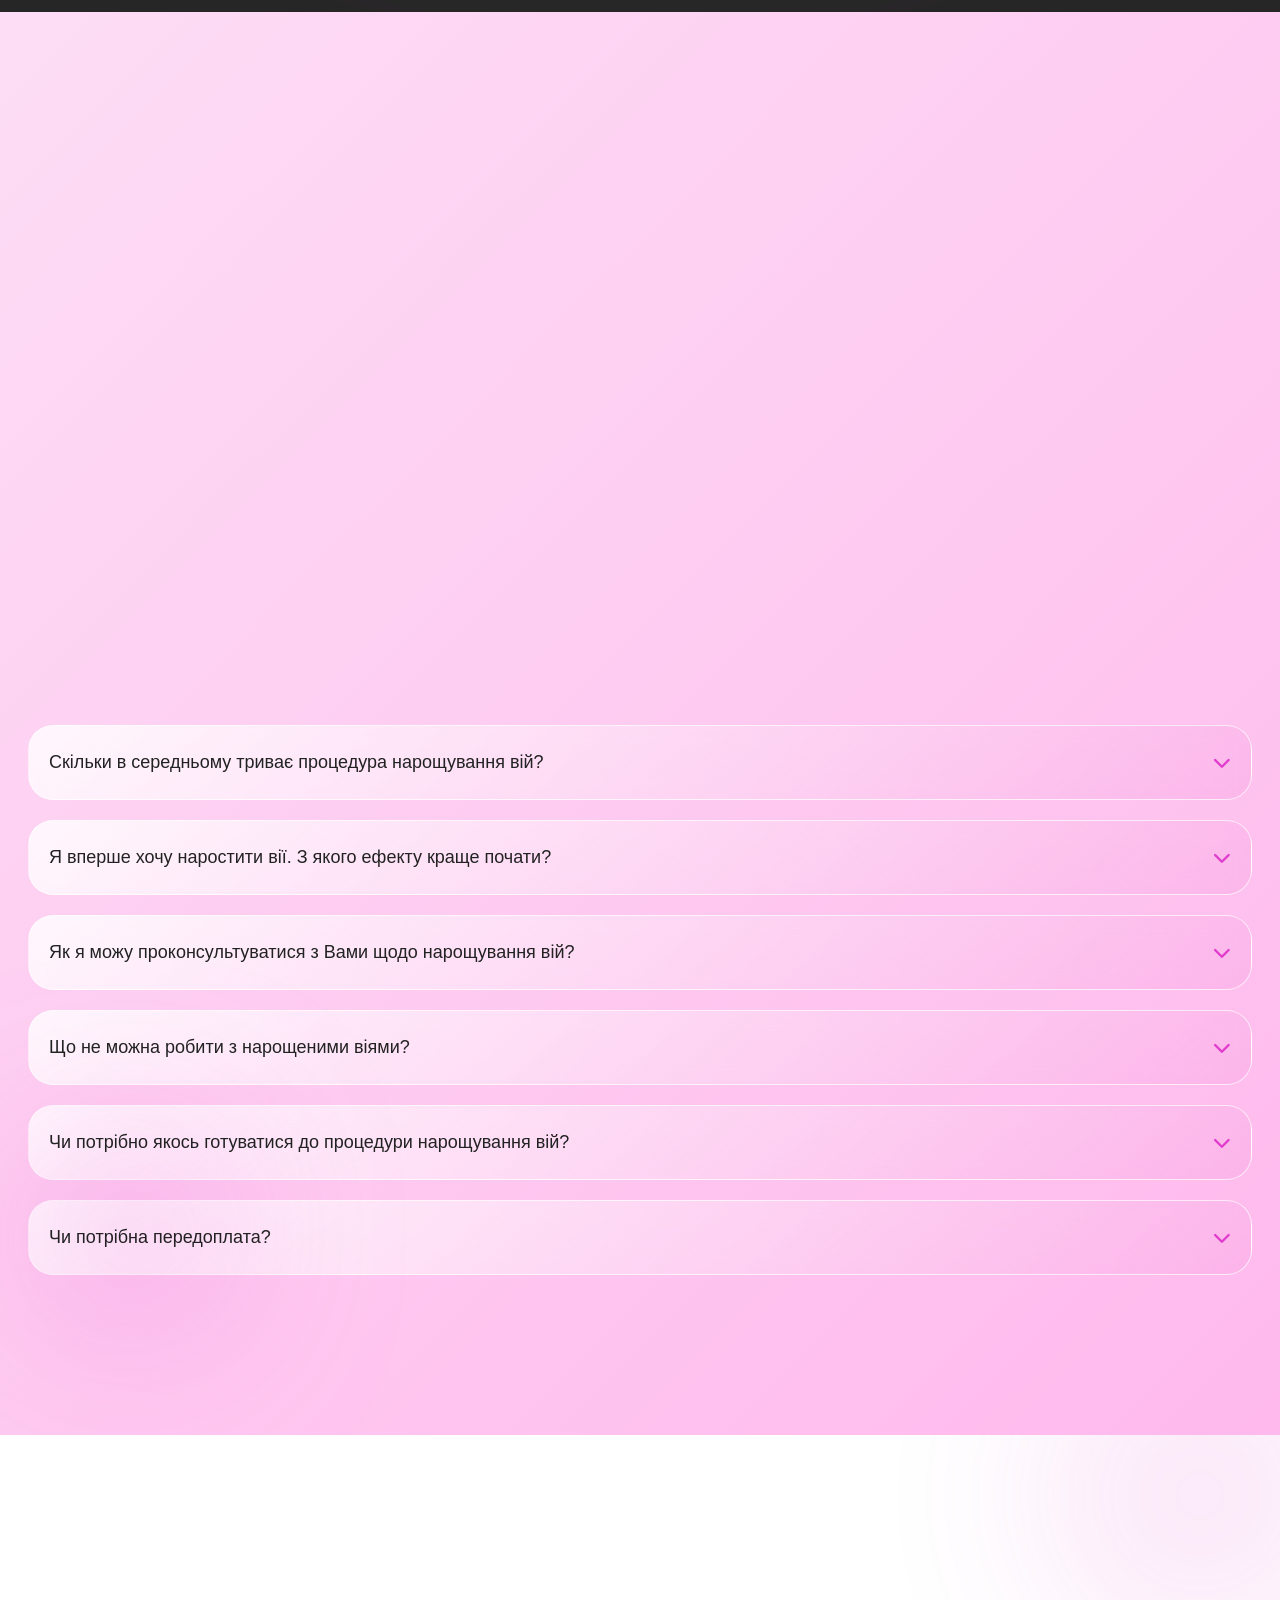
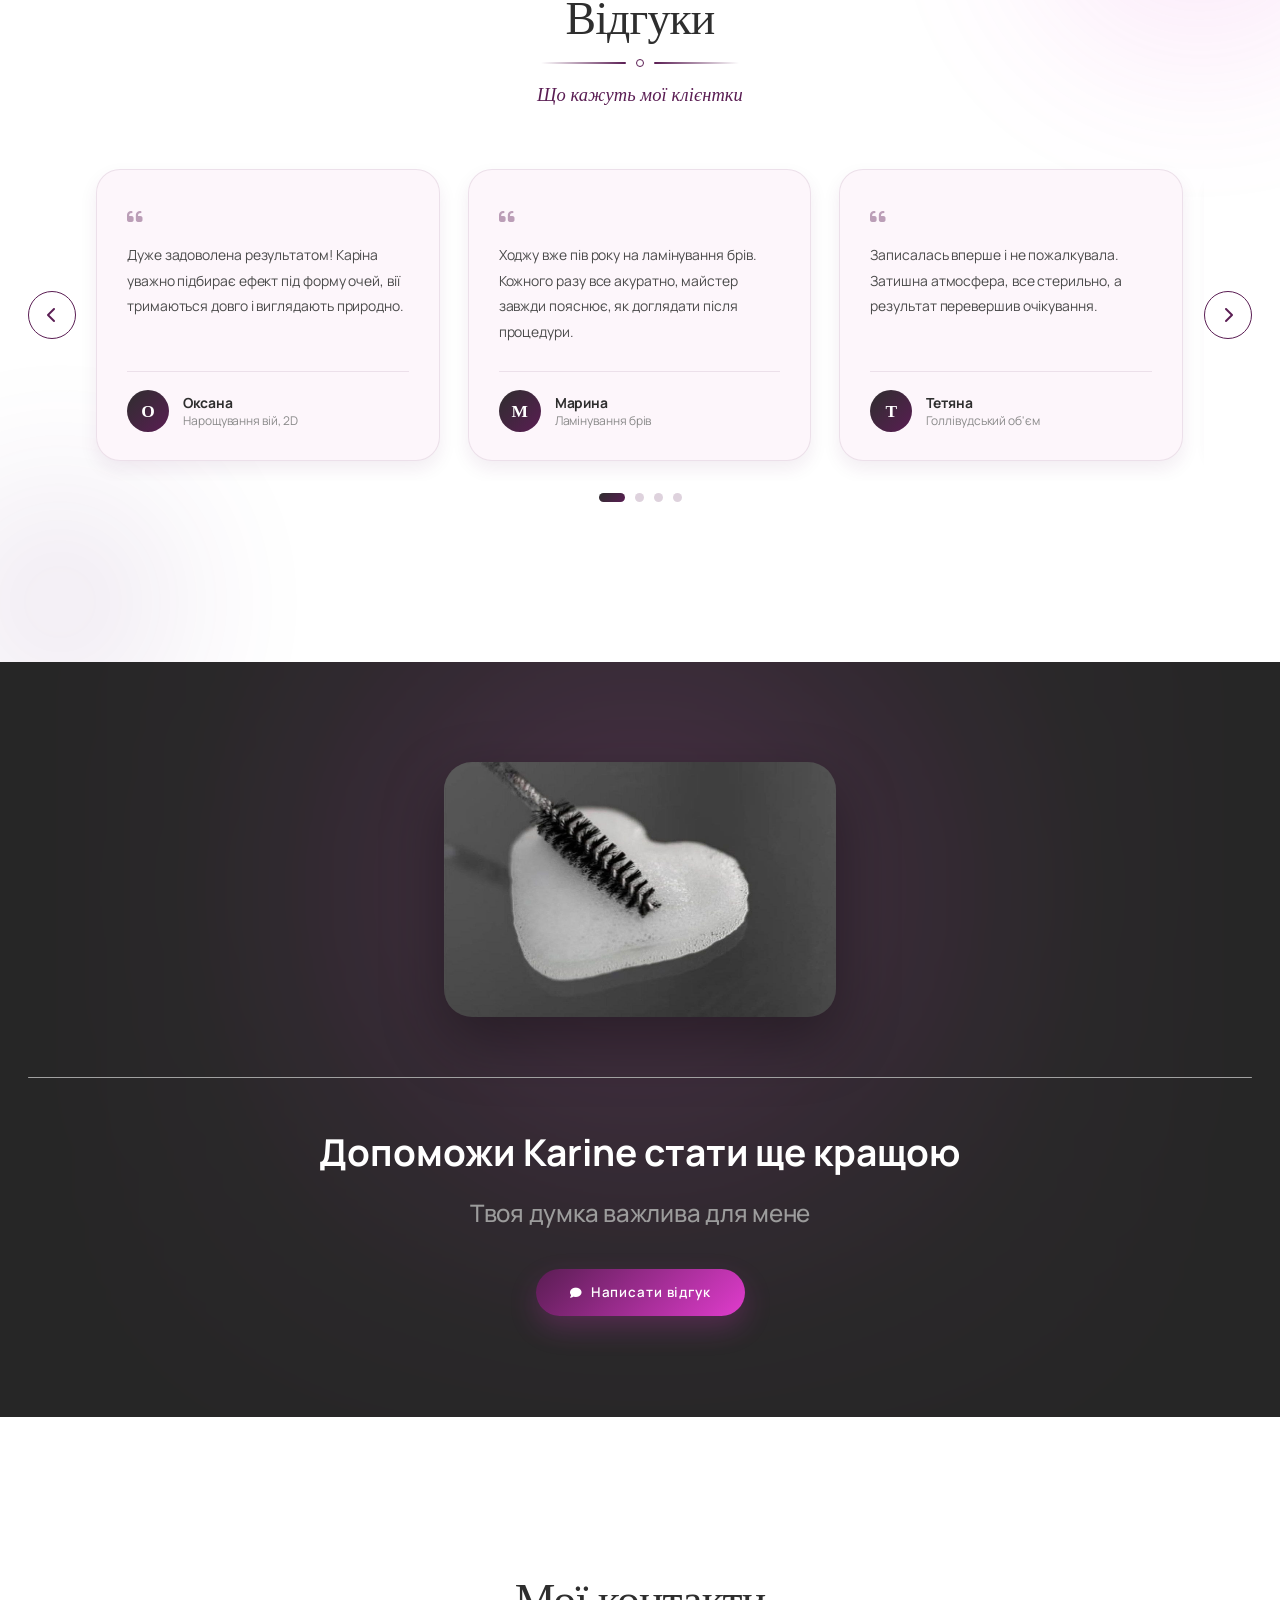
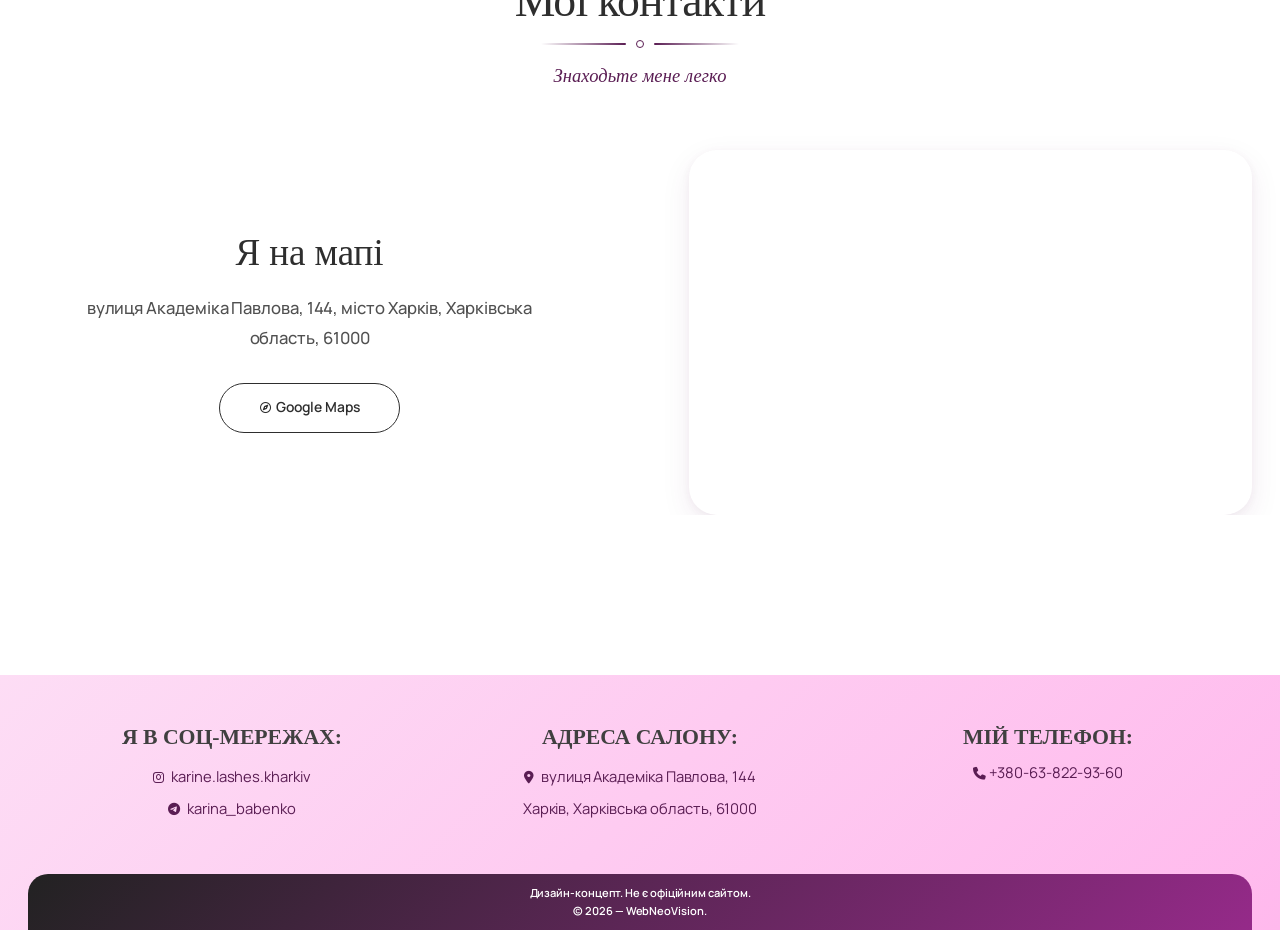
==== commit 215cb6fe: "Seventh commit" ====
--- a/index.html
+++ b/index.html
@@ -62,7 +62,7 @@
 
     <div class="site-drawer-divider"></div>
 
-    <div class="site-drawer-socials">
+    <!--<div class="site-drawer-socials">
         <a href="https://www.instagram.com/karine.lashes.kharkiv/" target="_blank" rel="noopener noreferrer" aria-label="Instagram">
             <i class="fa-brands fa-instagram"></i>
         </a>
@@ -72,14 +72,21 @@
         <a href="tel:+380638229360" class="footer__phone">
             <i class="fa-solid fa-phone"></i>
         </a>
-    </div>
-    </nav>
-
-    <div class="site-lang site-lang--drawer">
+    </div>-->
+
+    <div class="site-lang">
         <a href="index.html" class="is-active">UK</a>
         <i class="fa-solid fa-globe"></i>
         <a href="index-ru.html">RU</a>
     </div>
+
+    </nav>
+
+    <!--<div class="site-lang site-lang--drawer">
+        <a href="index.html" class="is-active">UK</a>
+        <i class="fa-solid fa-globe"></i>
+        <a href="index-ru.html">RU</a>
+    </div>-->
 
     <!-- ==================== INTRO ==================== -->
     <section class="intro">
--- a/css/header.css
+++ b/css/header.css
@@ -159,7 +159,7 @@
 /* Mobile drawer */
 .site-drawer {
     position: fixed;
-    top: 100px;
+    top: 115px;
     left: 20px;
     right: 20px;
     max-width: 1210px;
@@ -167,7 +167,7 @@
     z-index: 9998;
     padding: 20px;
     border-radius: 22px;
-    background: rgba(255, 255, 255, 0.75);
+    background: rgba(255, 255, 255, .85);
     backdrop-filter: blur(22px) saturate(170%);
     -webkit-backdrop-filter: blur(250px) saturate(170%);
     border: 1px solid rgba(255, 255, 255, 0.5);
@@ -176,12 +176,17 @@
     transform: translateY(-12px) scale(0.98);
     pointer-events: none;
     transition: opacity 0.28s ease, transform 0.28s ease;
-    display: none;
+    /* display: none; */
+    /* justify-content: center; */
+    /* align-items: center; */
+    align-content: center;
+    /* margin-bottom: 14px; */
 }
 .site-drawer.is-open {
     opacity: 1;
     transform: translateY(0) scale(1);
     pointer-events: auto;
+    text-align: center;
 }
 .site-drawer ul {
     list-style: none;
@@ -207,7 +212,7 @@
 .site-lang--drawer {
     display: none;
     position: fixed;
-    bottom: calc(30px + env(safe-area-inset-bottom));
+    bottom: calc(288px + env(safe-area-inset-bottom));
     left: 50%;
     transform: translateX(-50%);
     width: 25%;
@@ -226,7 +231,7 @@
 .site-drawer-divider {
     width: 100%;
     height: 1px;
-    margin: 20px 0 20px;
+    margin: 16px 0 20px;
     background: linear-gradient(
         90deg,
         transparent 0%,
@@ -275,7 +280,12 @@
     .site-lang a { padding: 5px 10px; font-size: 12px; }
     .site-lang--drawer {
         display: flex;
-        width: 140px;
+        width: calc(100% - 40px);
+        /* margin: 0 20px; */
+        /* margin: 0 auto; */
+        height: 68px;
+        border-radius: 999px;
+        /* margin-top: 16px; */
     }
 }
 
--- a/css/main.css
+++ b/css/main.css
@@ -2208,6 +2208,7 @@
     }
     .intro_subtitle_parameters {
         margin-top: 40px;
+        margin-bottom: 30px;
     }
     .intro_title_header {
         justify-content: center;
@@ -2305,6 +2306,12 @@
 }
 
 @media (max-width: 1000px) {
+    .site-header {
+        padding: 0 20px;
+    }
+    .container {
+        padding: 0 20px;
+    }
     .features__item:last-child {
         margin-bottom: 0px;
     }
@@ -2396,7 +2403,7 @@
 
     .intro_image img {
         width: 100%;
-        margin-top: 10px;
+        margin-top: 16px;
     }
 
     .marquee__text {
@@ -2662,7 +2669,7 @@
     nav {
         position: fixed;
         height: 100vh;
-        height: 100dvh;
+        height: calc(100dvh - 200px);
     }
 
     .lang-switch {
--- a/css/modern.css
+++ b/css/modern.css
@@ -28,7 +28,7 @@
 .container { max-width: 1280px; padding: 0 28px; }
 
 /* ==================== HEADER ==================== */
-.site-header { top: 18px; }
+.site-header { top: 24px; }
 
 .site-header__inner {
     height: 68px;
@@ -78,9 +78,9 @@
 .site-lang {
     padding: 5px 8px;
     gap: 7px;
-    background: rgba(255,255,255,.85);
-    border: 1px solid rgba(90,29,83,.10);
-    box-shadow: inset 0 1px 0 rgba(255,255,255,.9);
+    /* background: rgba(255, 255, 255, .85); */
+    border: 1px solid rgba(90, 29, 83, .10);
+    box-shadow: inset 0 1px 0 rgba(255, 255, 255, .9);
 }
 
 .site-lang a {
@@ -120,7 +120,7 @@
 .my_features_sub,
 .my_features_sub_price { font-size: 17px; line-height: 1.6; letter-spacing: .005em; text-align: center; font-family: "EB Garamond", serif; }
 
-.hr1_title { height: 2px; width: 64px; margin-top: 22px; margin-bottom: 24px; }
+.hr1_title { height: 3px; width: 64px; margin-top: 22px; margin-bottom: 24px; }
 
 /* ==================== КНОПКИ ==================== */
 .button,
